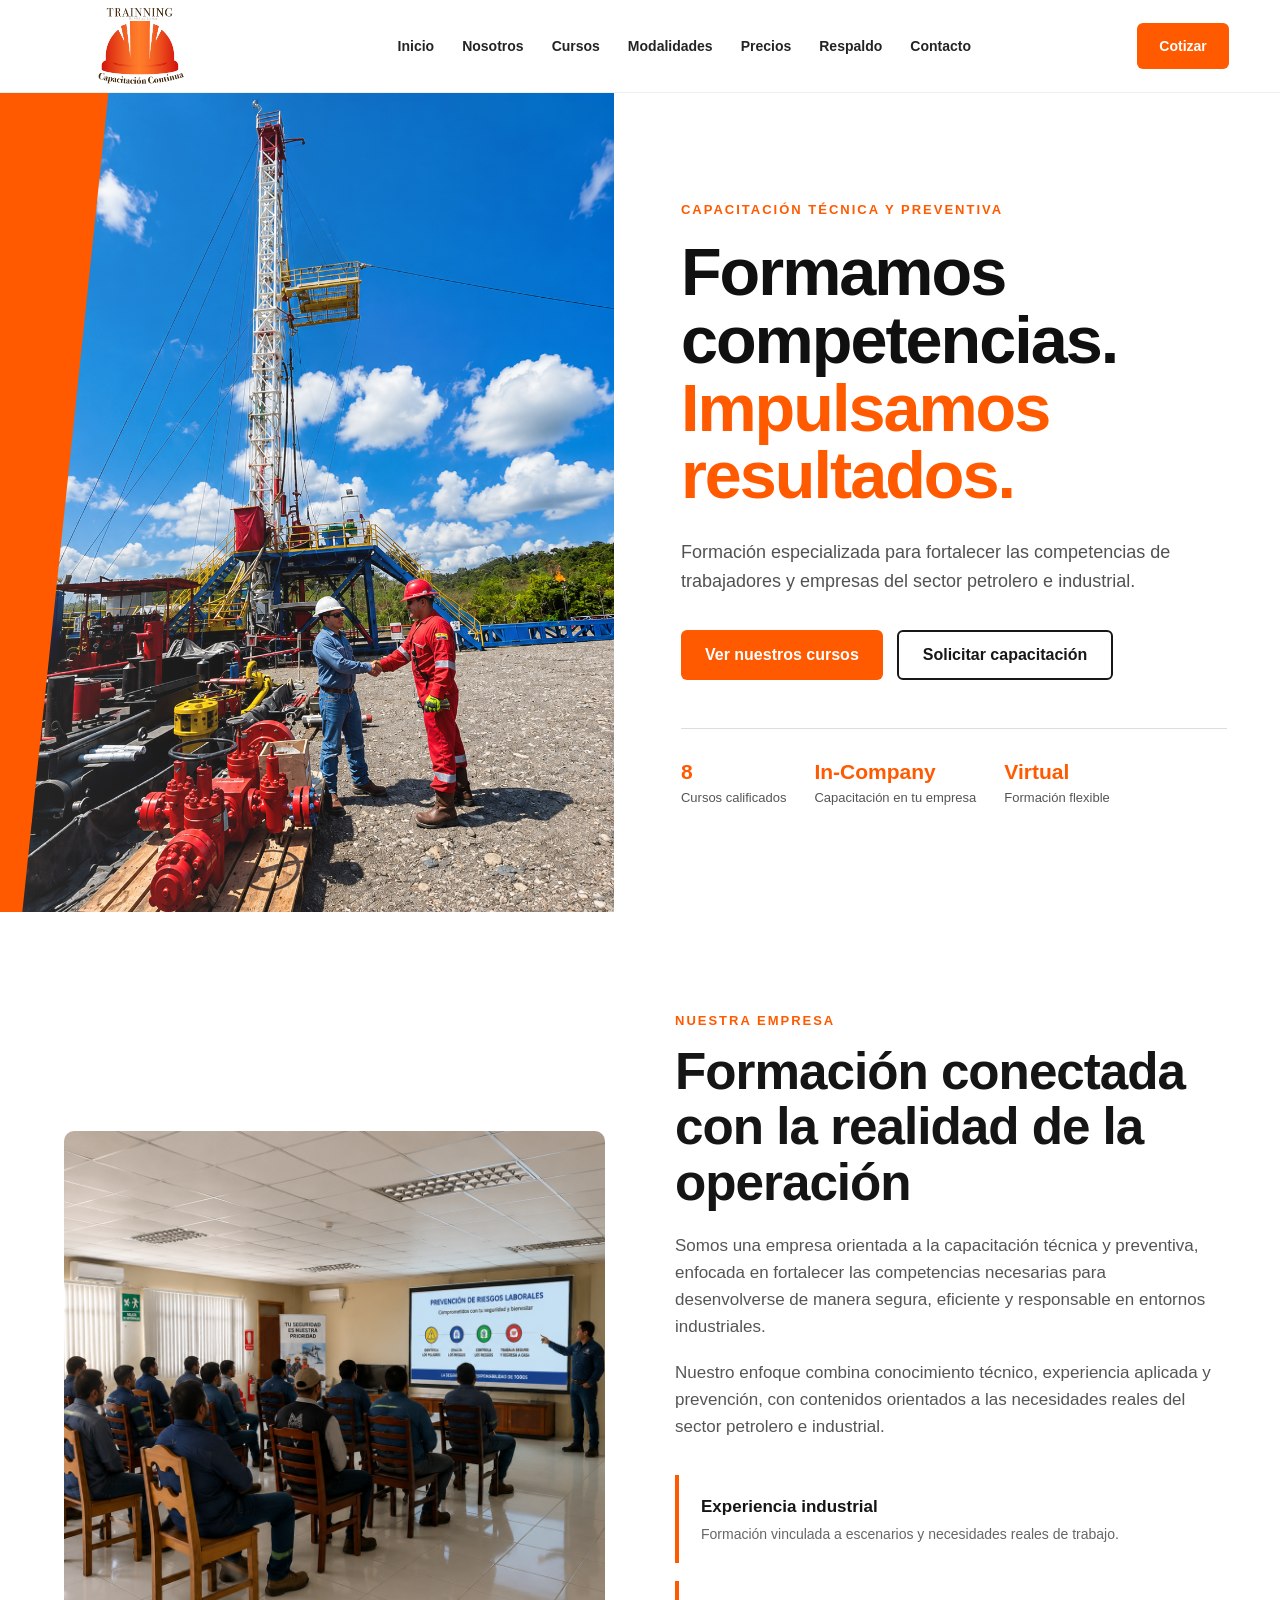
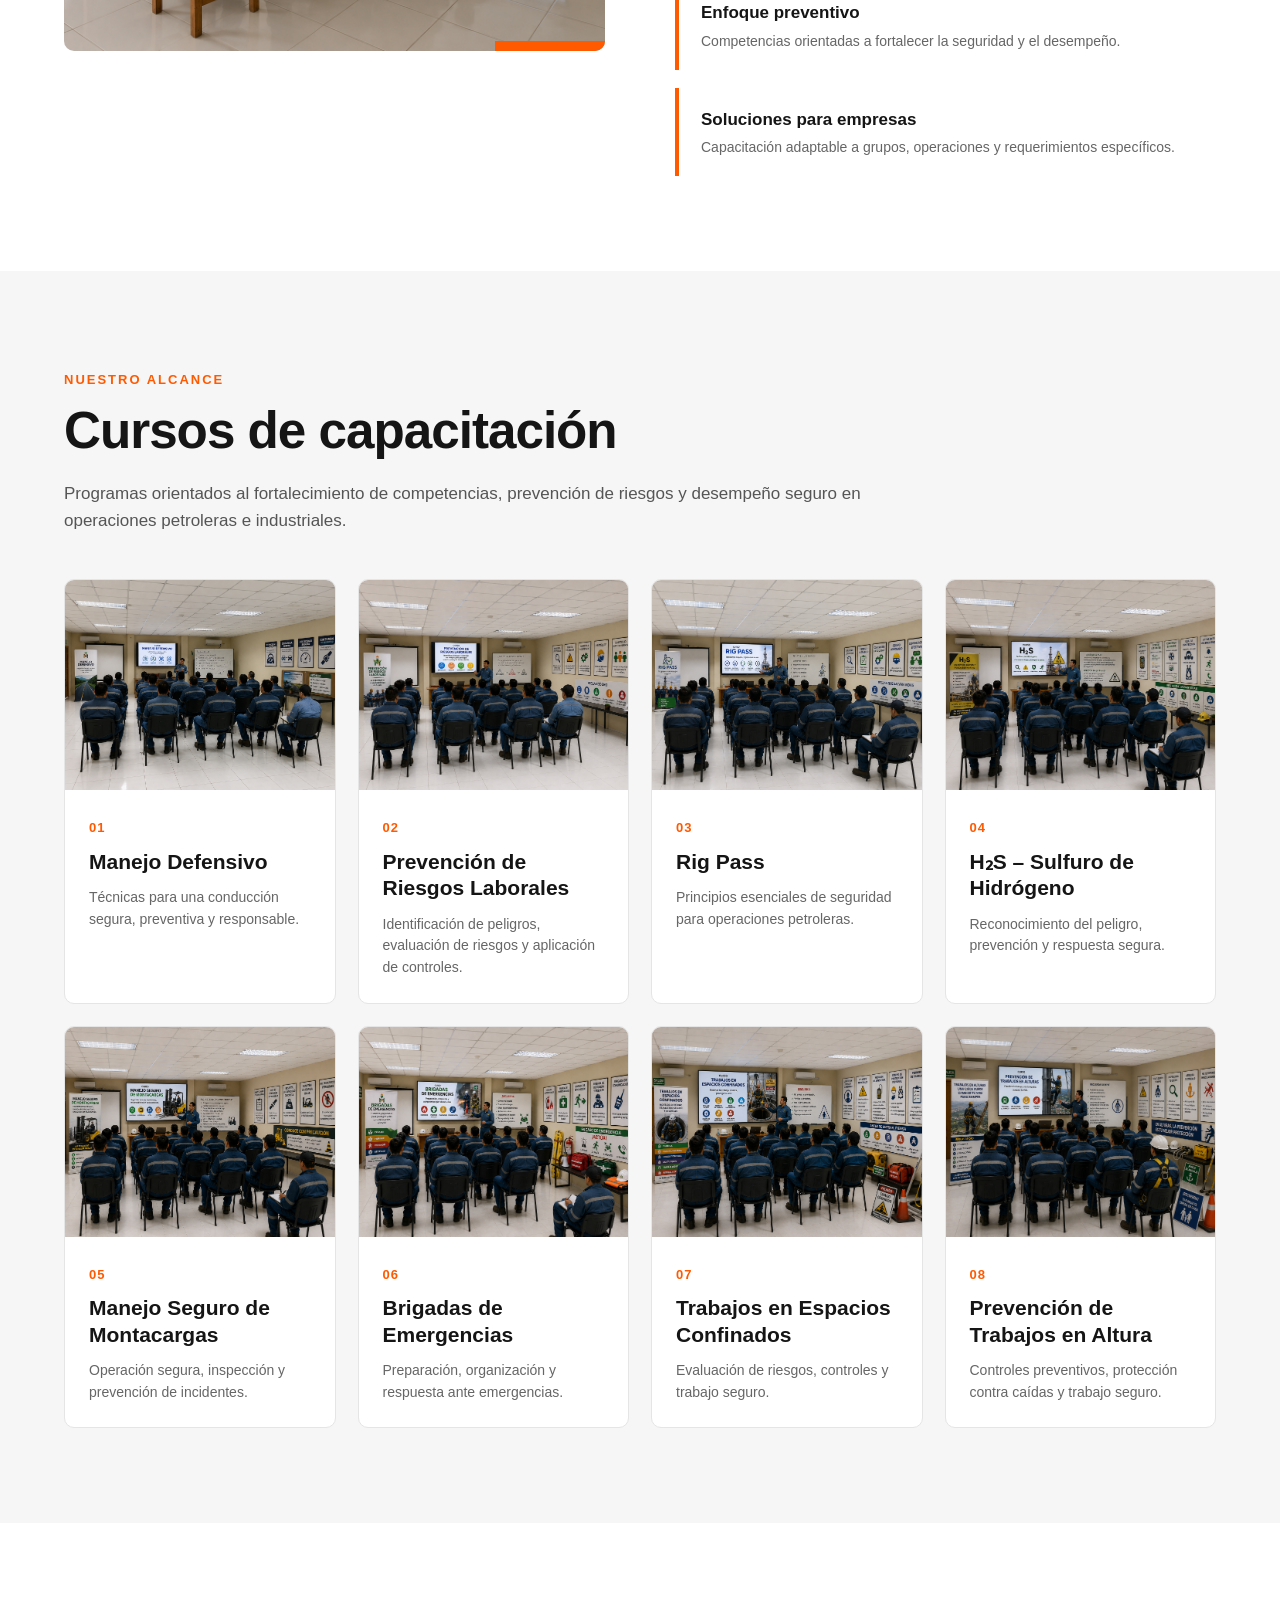
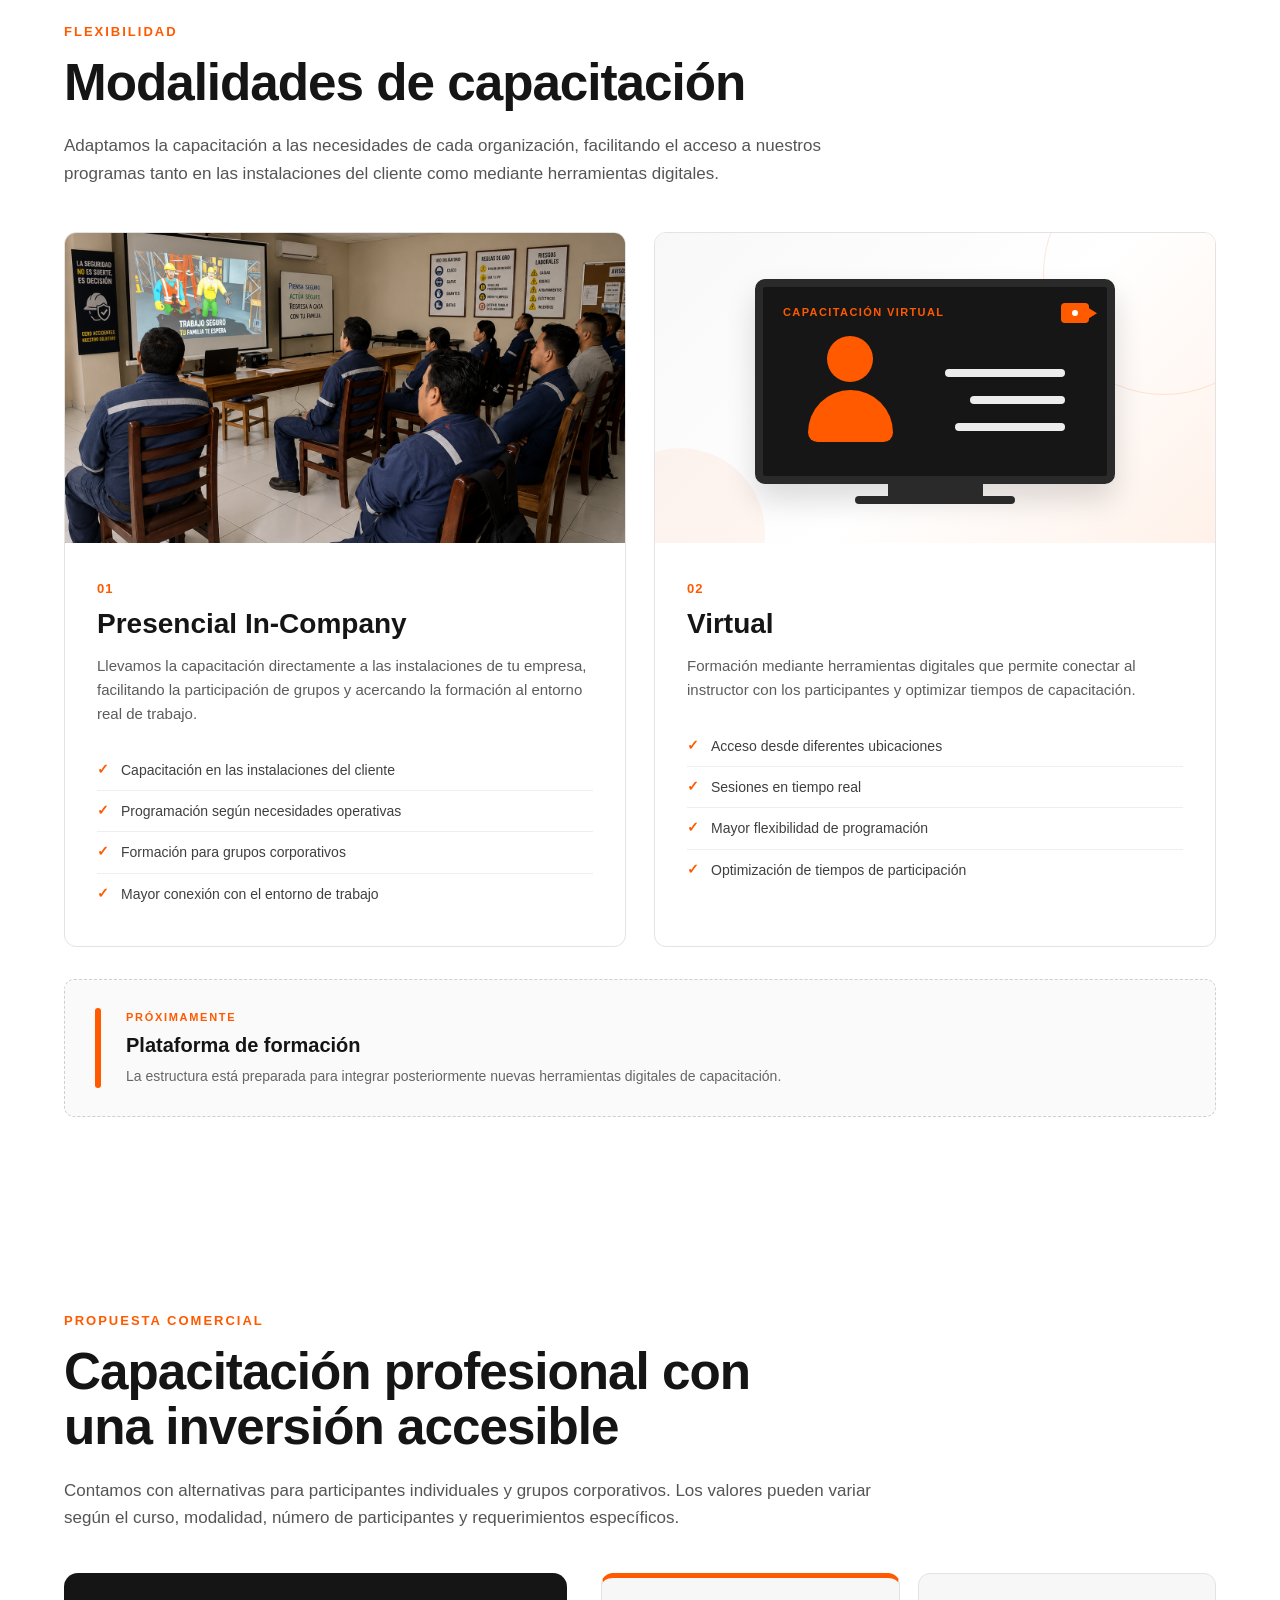
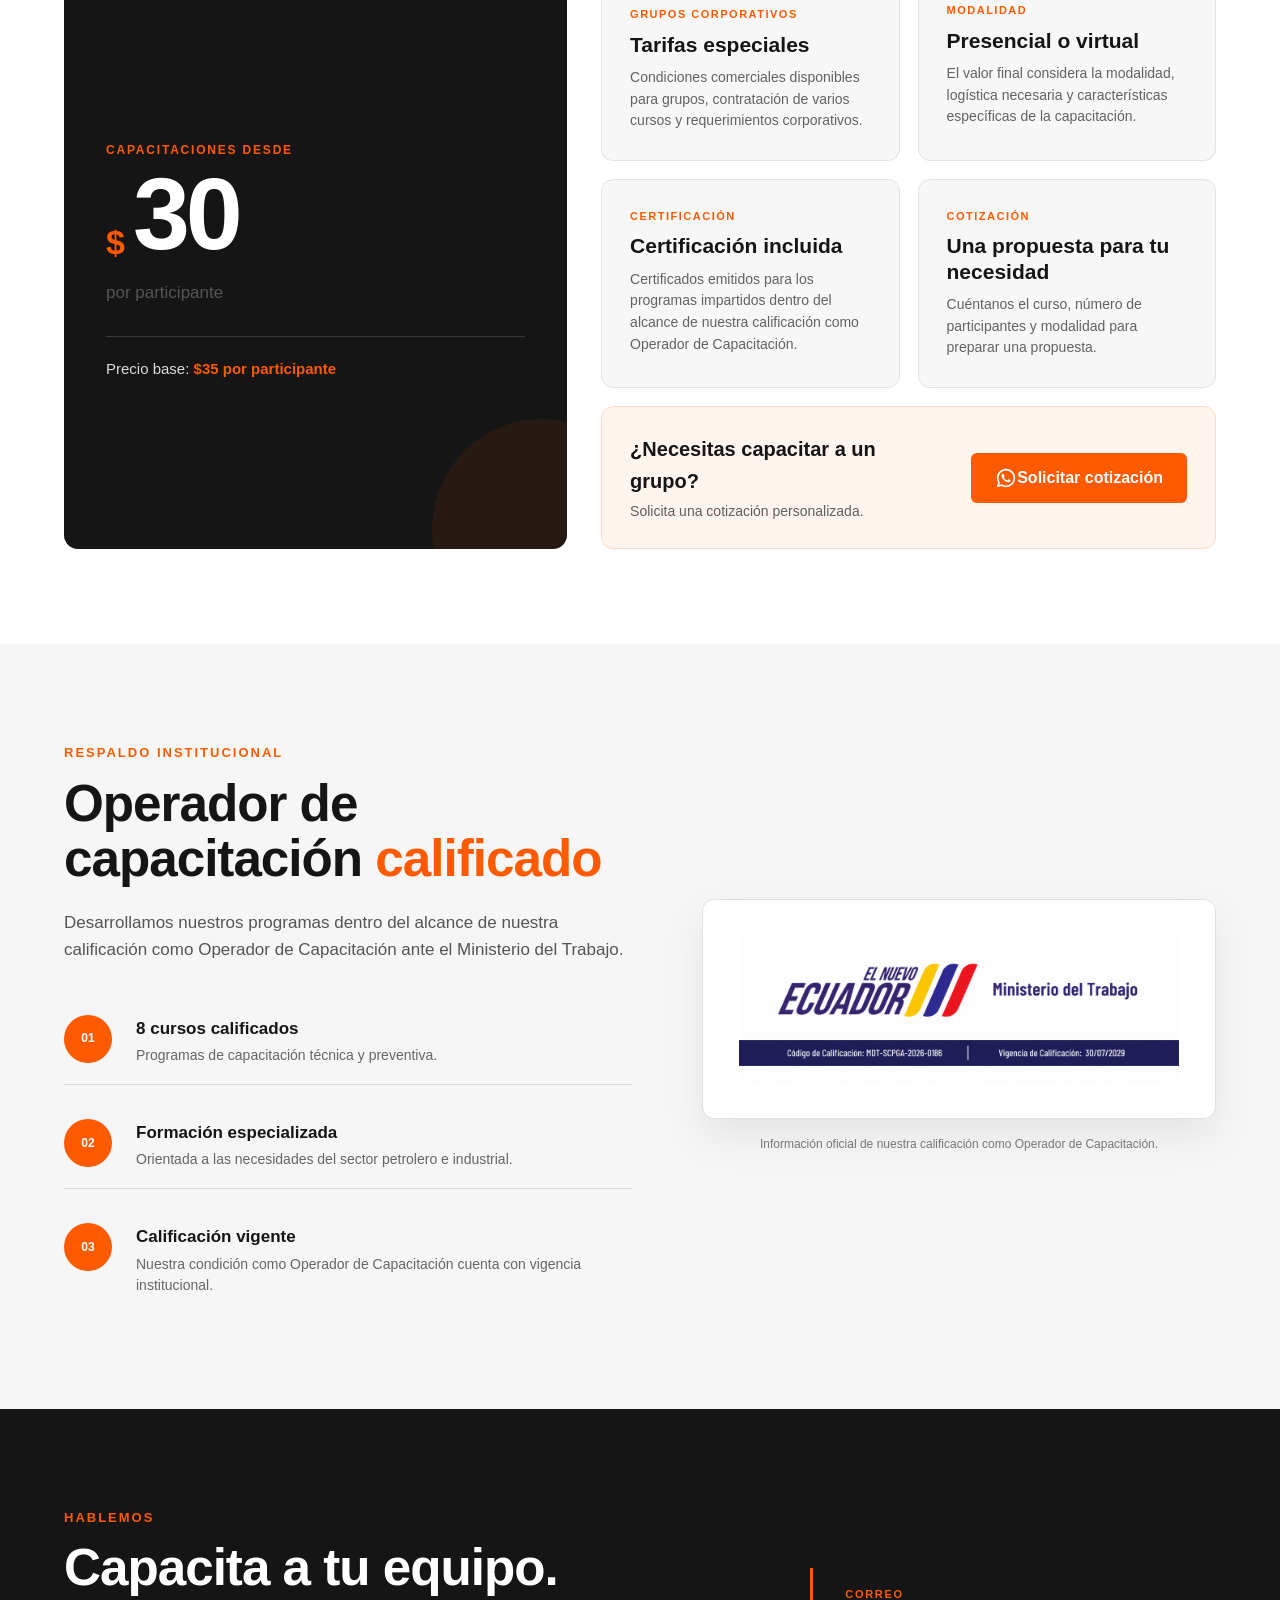
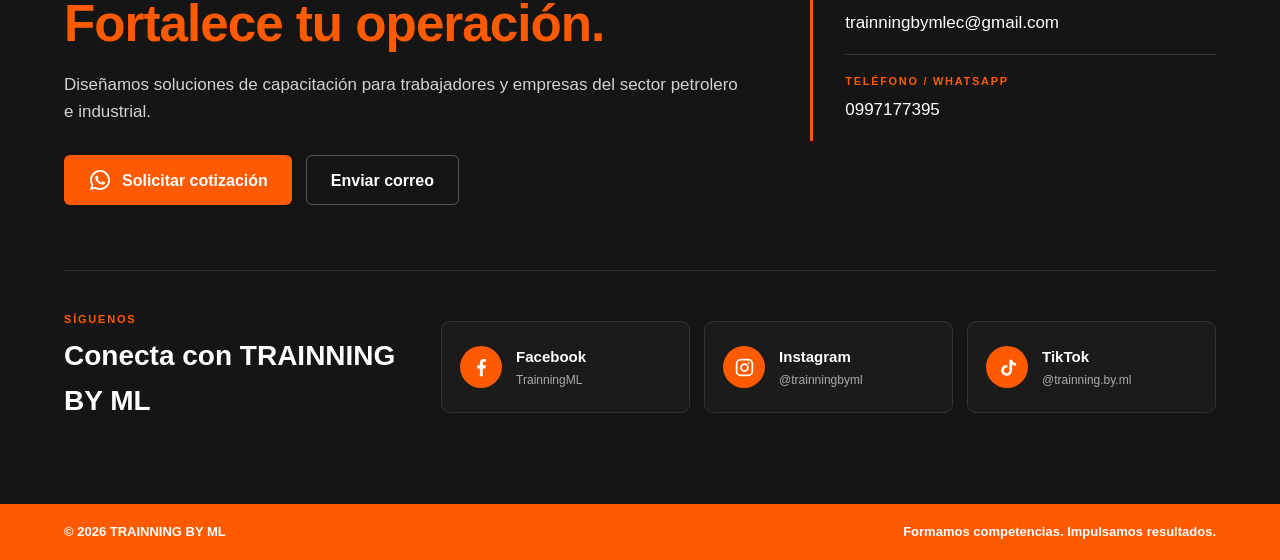
==== index.html @ af225817 "Add files via upload" ====
<!DOCTYPE html>
<html lang="es">

<head>
    <meta charset="UTF-8">
    <meta name="viewport" content="width=device-width, initial-scale=1.0">
    <meta name="description" content="Capacitación técnica y preventiva para el sector petrolero e industrial.">
    <title>TRAINNING BY ML | Capacitación Continua</title>
    <link rel="icon" type="image/png" href="imagenes/favicon.png">
    <link rel="stylesheet" href="estilos.css">
</head>

<body>

    <header class="encabezado">
        <div class="contenedor-menu">

            <a href="#inicio" class="marca">
                <img src="imagenes/logo-trainning.png"
                     alt="TRAINNING BY ML Capacitación Continua"
                     class="logo">
            </a>

            <nav class="menu">
                <a href="#inicio">Inicio</a>
                <a href="#nosotros">Nosotros</a>
                <a href="#cursos">Cursos</a>
                <a href="#modalidades">Modalidades</a>
                <a href="#precios">Precios</a>
                <a href="#respaldo">Respaldo</a>
                <a href="#contacto">Contacto</a>
            </nav>

            <a href="https://wa.me/593997177395"
               class="boton-menu"
               target="_blank"
               rel="noopener noreferrer">
                Cotizar
            </a>

        </div>
    </header>

    <main>

        <section id="inicio" class="hero">

            <div class="hero-imagen">
                <img src="imagenes/portada.png"
                     alt="Capacitación para el sector petrolero e industrial">
            </div>

            <div class="hero-contenido">

                <div class="hero-texto">

                    <span class="etiqueta">
                        CAPACITACIÓN TÉCNICA Y PREVENTIVA
                    </span>

                    <h1>
                        Formamos competencias.
                        <span>Impulsamos resultados.</span>
                    </h1>

                    <p class="hero-descripcion">
                        Formación especializada para fortalecer las competencias
                        de trabajadores y empresas del sector petrolero e industrial.
                    </p>

                    <div class="hero-botones">

                        <a href="#cursos"
                           class="boton boton-principal">
                            Ver nuestros cursos
                        </a>

                        <a href="https://wa.me/593997177395"
                           target="_blank"
                           rel="noopener noreferrer"
                           class="boton boton-secundario">
                            Solicitar capacitación
                        </a>

                    </div>

                    <div class="hero-datos">

                        <div class="dato">
                            <strong>8</strong>
                            <span>Cursos calificados</span>
                        </div>

                        <div class="dato">
                            <strong>In-Company</strong>
                            <span>Capacitación en tu empresa</span>
                        </div>

                        <div class="dato">
                            <strong>Virtual</strong>
                            <span>Formación flexible</span>
                        </div>

                    </div>

                </div>

            </div>

        </section>


        <section id="nosotros" class="seccion nosotros">

            <div class="contenedor nosotros-grid">

                <div class="nosotros-imagen">
                    <img src="imagenes/quienes-somos.png"
                         alt="Capacitación técnica y preventiva">
                </div>

                <div class="nosotros-contenido">

                    <span class="subtitulo">NUESTRA EMPRESA</span>

                    <h2>
                        Formación conectada con la realidad de la operación
                    </h2>

                    <p>
                        Somos una empresa orientada a la capacitación técnica
                        y preventiva, enfocada en fortalecer las competencias
                        necesarias para desenvolverse de manera segura,
                        eficiente y responsable en entornos industriales.
                    </p>

                    <p>
                        Nuestro enfoque combina conocimiento técnico,
                        experiencia aplicada y prevención, con contenidos
                        orientados a las necesidades reales del sector
                        petrolero e industrial.
                    </p>

                    <div class="nosotros-puntos">

                        <div class="punto">
                            <strong>Experiencia industrial</strong>
                            <span>
                                Formación vinculada a escenarios
                                y necesidades reales de trabajo.
                            </span>
                        </div>

                        <div class="punto">
                            <strong>Enfoque preventivo</strong>
                            <span>
                                Competencias orientadas a fortalecer
                                la seguridad y el desempeño.
                            </span>
                        </div>

                        <div class="punto">
                            <strong>Soluciones para empresas</strong>
                            <span>
                                Capacitación adaptable a grupos,
                                operaciones y requerimientos específicos.
                            </span>
                        </div>

                    </div>

                </div>

            </div>

        </section>


        <section id="cursos" class="seccion seccion-gris">

            <div class="contenedor">

                <span class="subtitulo">NUESTRO ALCANCE</span>

                <h2>Cursos de capacitación</h2>

                <p class="intro-cursos">
                    Programas orientados al fortalecimiento de competencias,
                    prevención de riesgos y desempeño seguro en operaciones
                    petroleras e industriales.
                </p>

                <div class="cursos">

                    <article class="curso curso-imagen">
                        <img src="imagenes/manejo-defensivo.png"
                             alt="Curso de Manejo Defensivo">
                        <div class="curso-contenido">
                            <span class="curso-numero">01</span>
                            <h3>Manejo Defensivo</h3>
                            <p>
                                Técnicas para una conducción segura,
                                preventiva y responsable.
                            </p>
                        </div>
                    </article>

                    <article class="curso curso-imagen">
                        <img src="imagenes/riesgos-laborales.png"
                             alt="Curso de Prevención de Riesgos Laborales">
                        <div class="curso-contenido">
                            <span class="curso-numero">02</span>
                            <h3>Prevención de Riesgos Laborales</h3>
                            <p>
                                Identificación de peligros, evaluación
                                de riesgos y aplicación de controles.
                            </p>
                        </div>
                    </article>

                    <article class="curso curso-imagen">
                        <img src="imagenes/rig-pass.png"
                             alt="Curso Rig Pass">
                        <div class="curso-contenido">
                            <span class="curso-numero">03</span>
                            <h3>Rig Pass</h3>
                            <p>
                                Principios esenciales de seguridad
                                para operaciones petroleras.
                            </p>
                        </div>
                    </article>

                    <article class="curso curso-imagen">
                        <img src="imagenes/h2s.png"
                             alt="Curso H2S Sulfuro de Hidrógeno">
                        <div class="curso-contenido">
                            <span class="curso-numero">04</span>
                            <h3>H₂S – Sulfuro de Hidrógeno</h3>
                            <p>
                                Reconocimiento del peligro,
                                prevención y respuesta segura.
                            </p>
                        </div>
                    </article>

                    <article class="curso curso-imagen">
                        <img src="imagenes/montacargas.png"
                             alt="Curso Manejo Seguro de Montacargas">
                        <div class="curso-contenido">
                            <span class="curso-numero">05</span>
                            <h3>Manejo Seguro de Montacargas</h3>
                            <p>
                                Operación segura, inspección
                                y prevención de incidentes.
                            </p>
                        </div>
                    </article>

                    <article class="curso curso-imagen">
                        <img src="imagenes/brigadas.png"
                             alt="Curso Brigadas de Emergencias">
                        <div class="curso-contenido">
                            <span class="curso-numero">06</span>
                            <h3>Brigadas de Emergencias</h3>
                            <p>
                                Preparación, organización
                                y respuesta ante emergencias.
                            </p>
                        </div>
                    </article>

                    <article class="curso curso-imagen">
                        <img src="imagenes/espacios-confinados.png"
                             alt="Curso Trabajos en Espacios Confinados">
                        <div class="curso-contenido">
                            <span class="curso-numero">07</span>
                            <h3>Trabajos en Espacios Confinados</h3>
                            <p>
                                Evaluación de riesgos,
                                controles y trabajo seguro.
                            </p>
                        </div>
                    </article>

                    <article class="curso curso-imagen">
                        <img src="imagenes/trabajos-altura.png"
                             alt="Curso Prevención de Trabajos en Altura">
                        <div class="curso-contenido">
                            <span class="curso-numero">08</span>
                            <h3>Prevención de Trabajos en Altura</h3>
                            <p>
                                Controles preventivos, protección
                                contra caídas y trabajo seguro.
                            </p>
                        </div>
                    </article>

                </div>

            </div>

        </section>


        <section id="modalidades" class="seccion modalidades-seccion">

            <div class="contenedor">

                <span class="subtitulo">FLEXIBILIDAD</span>

                <h2>Modalidades de capacitación</h2>

                <p class="modalidades-intro">
                    Adaptamos la capacitación a las necesidades de cada
                    organización, facilitando el acceso a nuestros programas
                    tanto en las instalaciones del cliente como mediante
                    herramientas digitales.
                </p>

                <div class="modalidades-grid">

                    <article class="modalidad-card modalidad-presencial">

                        <div class="modalidad-foto">
                            <img src="imagenes/modalidad-incompany.png"
                                 alt="Capacitación presencial In-Company">
                        </div>

                        <div class="modalidad-info">

                            <span class="modalidad-numero">01</span>

                            <h3>Presencial In-Company</h3>

                            <p>
                                Llevamos la capacitación directamente
                                a las instalaciones de tu empresa,
                                facilitando la participación de grupos
                                y acercando la formación al entorno real
                                de trabajo.
                            </p>

                            <ul>
                                <li>Capacitación en las instalaciones del cliente</li>
                                <li>Programación según necesidades operativas</li>
                                <li>Formación para grupos corporativos</li>
                                <li>Mayor conexión con el entorno de trabajo</li>
                            </ul>

                        </div>

                    </article>

                    <article class="modalidad-card modalidad-virtual">

                        <div class="virtual-grafico">

                            <div class="monitor">

                                <div class="monitor-pantalla">

                                    <div class="camara">
                                        <span></span>
                                    </div>

                                    <div class="persona-virtual">
                                        <div class="cabeza"></div>
                                        <div class="cuerpo"></div>
                                    </div>

                                    <div class="linea-virtual linea-1"></div>
                                    <div class="linea-virtual linea-2"></div>
                                    <div class="linea-virtual linea-3"></div>

                                </div>

                                <div class="monitor-base"></div>

                            </div>

                        </div>

                        <div class="modalidad-info">

                            <span class="modalidad-numero">02</span>

                            <h3>Virtual</h3>

                            <p>
                                Formación mediante herramientas digitales
                                que permite conectar al instructor con los
                                participantes y optimizar tiempos de capacitación.
                            </p>

                            <ul>
                                <li>Acceso desde diferentes ubicaciones</li>
                                <li>Sesiones en tiempo real</li>
                                <li>Mayor flexibilidad de programación</li>
                                <li>Optimización de tiempos de participación</li>
                            </ul>

                        </div>

                    </article>

                </div>

                <div class="modalidades-futuro">

                    <div class="futuro-linea"></div>

                    <div>
                        <span>PRÓXIMAMENTE</span>
                        <strong>Plataforma de formación</strong>
                        <p>
                            La estructura está preparada para integrar
                            posteriormente nuevas herramientas digitales
                            de capacitación.
                        </p>
                    </div>

                </div>

            </div>

        </section>


        <section id="precios" class="seccion precios-seccion">

            <div class="contenedor">

                <div class="precios-cabecera">

                    <span class="subtitulo">PROPUESTA COMERCIAL</span>

                    <h2>
                        Capacitación profesional con una inversión accesible
                    </h2>

                    <p>
                        Contamos con alternativas para participantes individuales
                        y grupos corporativos. Los valores pueden variar según
                        el curso, modalidad, número de participantes y
                        requerimientos específicos.
                    </p>

                </div>

                <div class="precios-grid">

                    <div class="precio-principal">

                        <span class="precio-etiqueta">
                            CAPACITACIONES DESDE
                        </span>

                        <div class="precio-desde">
                            <span class="precio-signo">$</span>
                            <strong class="precio-valor">30</strong>
                        </div>

                        <p class="precio-persona">
                            por participante
                        </p>

                        <div class="precio-base">
                            Precio base: <strong>$35 por participante</strong>
                        </div>

                    </div>

                    <div class="precio-detalles">

                        <article class="precio-card destacada">
                            <span>GRUPOS CORPORATIVOS</span>
                            <h3>Tarifas especiales</h3>
                            <p>
                                Condiciones comerciales disponibles para grupos,
                                contratación de varios cursos y requerimientos
                                corporativos.
                            </p>
                        </article>

                        <article class="precio-card">
                            <span>MODALIDAD</span>
                            <h3>Presencial o virtual</h3>
                            <p>
                                El valor final considera la modalidad,
                                logística necesaria y características
                                específicas de la capacitación.
                            </p>
                        </article>

                        <article class="precio-card">
                            <span>CERTIFICACIÓN</span>
                            <h3>Certificación incluida</h3>
                            <p>
                                Certificados emitidos para los programas
                                impartidos dentro del alcance de nuestra
                                calificación como Operador de Capacitación.
                            </p>
                        </article>

                        <article class="precio-card">
                            <span>COTIZACIÓN</span>
                            <h3>Una propuesta para tu necesidad</h3>
                            <p>
                                Cuéntanos el curso, número de participantes
                                y modalidad para preparar una propuesta.
                            </p>
                        </article>

                        <div class="precio-cta">

                            <div>
                                <strong>¿Necesitas capacitar a un grupo?</strong>
                                <p>
                                    Solicita una cotización personalizada.
                                </p>
                            </div>

                            <a href="https://wa.me/593997177395"
                               target="_blank"
                               rel="noopener noreferrer"
                               class="boton boton-principal">

                                <svg class="icono-svg" viewBox="0 0 24 24" aria-hidden="true">
                                    <path d="M12.04 2C6.52 2 2.04 6.48 2.04 12c0 1.76.46 3.48 1.34 4.99L2 22l5.15-1.35A9.94 9.94 0 0 0 12.04 22C17.56 22 22 17.52 22 12S17.56 2 12.04 2Zm0 18.18a8.1 8.1 0 0 1-4.13-1.13l-.3-.18-3.06.8.82-2.98-.2-.31A8.15 8.15 0 1 1 12.04 20.18Zm4.47-6.09c-.24-.12-1.45-.71-1.67-.79-.22-.08-.38-.12-.54.12-.16.24-.63.79-.77.95-.14.16-.28.18-.52.06-.24-.12-1.02-.38-1.94-1.2-.72-.64-1.2-1.43-1.34-1.67-.14-.24-.02-.37.1-.49.11-.11.24-.28.36-.42.12-.14.16-.24.24-.4.08-.16.04-.3-.02-.42-.06-.12-.54-1.3-.74-1.78-.19-.47-.39-.41-.54-.42h-.46c-.16 0-.42.06-.64.3-.22.24-.84.82-.84 2s.86 2.32.98 2.48c.12.16 1.69 2.58 4.1 3.62.57.25 1.02.4 1.37.51.58.18 1.1.16 1.51.1.46-.07 1.45-.59 1.65-1.16.2-.57.2-1.06.14-1.16-.06-.1-.22-.16-.46-.28Z"/>
                                </svg>

                                Solicitar cotización
                            </a>

                        </div>

                    </div>

                </div>

            </div>

        </section>


        <section id="respaldo" class="seccion seccion-gris">

            <div class="contenedor respaldo-contenido">

                <div class="respaldo-texto">

                    <span class="subtitulo">RESPALDO INSTITUCIONAL</span>

                    <h2>
                        Operador de capacitación
                        <span class="texto-naranja">calificado</span>
                    </h2>

                    <p class="respaldo-intro">
                        Desarrollamos nuestros programas dentro del alcance
                        de nuestra calificación como Operador de Capacitación
                        ante el Ministerio del Trabajo.
                    </p>

                    <div class="respaldo-puntos">

                        <div class="respaldo-punto">

                            <span class="respaldo-icono">01</span>

                            <div>
                                <strong>8 cursos calificados</strong>
                                <p>
                                    Programas de capacitación técnica y preventiva.
                                </p>
                            </div>

                        </div>

                        <div class="respaldo-punto">

                            <span class="respaldo-icono">02</span>

                            <div>
                                <strong>Formación especializada</strong>
                                <p>
                                    Orientada a las necesidades del
                                    sector petrolero e industrial.
                                </p>
                            </div>

                        </div>

                        <div class="respaldo-punto">

                            <span class="respaldo-icono">03</span>

                            <div>
                                <strong>Calificación vigente</strong>
                                <p>
                                    Nuestra condición como Operador de Capacitación
                                    cuenta con vigencia institucional.
                                </p>
                            </div>

                        </div>

                    </div>

                </div>

                <div class="respaldo-imagen">

                    <div class="respaldo-imagen-marco">
                        <img src="imagenes/respaldo-mdt.png"
                             alt="Calificación como Operador de Capacitación ante el Ministerio del Trabajo">
                    </div>

                    <p class="respaldo-nota">
                        Información oficial de nuestra calificación
                        como Operador de Capacitación.
                    </p>

                </div>

            </div>

        </section>


        <section id="contacto" class="contacto">

            <div class="contenedor">

                <div class="contacto-superior">

                    <div class="contacto-mensaje">

                        <span class="subtitulo">HABLEMOS</span>

                        <h2>
                            Capacita a tu equipo.
                            <span>Fortalece tu operación.</span>
                        </h2>

                        <p>
                            Diseñamos soluciones de capacitación para
                            trabajadores y empresas del sector petrolero
                            e industrial.
                        </p>

                        <div class="contacto-botones">

                            <a href="https://wa.me/593997177395"
                               target="_blank"
                               rel="noopener noreferrer"
                               class="contacto-boton contacto-whatsapp">

                                <svg class="icono-svg icono-svg-grande" viewBox="0 0 24 24" aria-hidden="true">
                                    <path d="M12.04 2C6.52 2 2.04 6.48 2.04 12c0 1.76.46 3.48 1.34 4.99L2 22l5.15-1.35A9.94 9.94 0 0 0 12.04 22C17.56 22 22 17.52 22 12S17.56 2 12.04 2Zm0 18.18a8.1 8.1 0 0 1-4.13-1.13l-.3-.18-3.06.8.82-2.98-.2-.31A8.15 8.15 0 1 1 12.04 20.18Zm4.47-6.09c-.24-.12-1.45-.71-1.67-.79-.22-.08-.38-.12-.54.12-.16.24-.63.79-.77.95-.14.16-.28.18-.52.06-.24-.12-1.02-.38-1.94-1.2-.72-.64-1.2-1.43-1.34-1.67-.14-.24-.02-.37.1-.49.11-.11.24-.28.36-.42.12-.14.16-.24.24-.4.08-.16.04-.3-.02-.42-.06-.12-.54-1.3-.74-1.78-.19-.47-.39-.41-.54-.42h-.46c-.16 0-.42.06-.64.3-.22.24-.84.82-.84 2s.86 2.32.98 2.48c.12.16 1.69 2.58 4.1 3.62.57.25 1.02.4 1.37.51.58.18 1.1.16 1.51.1.46-.07 1.45-.59 1.65-1.16.2-.57.2-1.06.14-1.16-.06-.1-.22-.16-.46-.28Z"/>
                                </svg>

                                Solicitar cotización
                            </a>

                            <a href="mailto:trainningbymlec@gmail.com"
                               class="contacto-boton contacto-email">
                                Enviar correo
                            </a>

                        </div>

                    </div>

                    <div class="contacto-datos">

                        <div class="contacto-dato">
                            <span>CORREO</span>
                            <a href="mailto:trainningbymlec@gmail.com">
                                trainningbymlec@gmail.com
                            </a>
                        </div>

                        <div class="contacto-dato">
                            <span>TELÉFONO / WHATSAPP</span>
                            <a href="https://wa.me/593997177395"
                               target="_blank"
                               rel="noopener noreferrer">
                                0997177395
                            </a>
                        </div>

                    </div>

                </div>


                <div class="redes-bloque">

                    <div>
                        <span class="redes-etiqueta">SÍGUENOS</span>
                        <h3>Conecta con TRAINNING BY ML</h3>
                    </div>

                    <div class="redes-sociales">

                        <a href="https://www.facebook.com/TrainningML/"
                           target="_blank"
                           rel="noopener noreferrer"
                           class="red-social">

                            <span class="red-icono">
                                <svg viewBox="0 0 24 24" aria-hidden="true">
                                    <path d="M13.5 22v-9h3l.45-3.5H13.5V7.26c0-1.01.28-1.7 1.73-1.7H17V2.43c-.31-.04-1.36-.13-2.58-.13-2.55 0-4.3 1.56-4.3 4.42V9.5H7.24V13h2.88v9h3.38Z"/>
                                </svg>
                            </span>

                            <div>
                                <strong>Facebook</strong>
                                <small>TrainningML</small>
                            </div>

                        </a>


                        <a href="https://www.instagram.com/trainningbyml/"
                           target="_blank"
                           rel="noopener noreferrer"
                           class="red-social">

                            <span class="red-icono">
                                <svg viewBox="0 0 24 24" aria-hidden="true">
                                    <path d="M7.75 2h8.5A5.76 5.76 0 0 1 22 7.75v8.5A5.76 5.76 0 0 1 16.25 22h-8.5A5.76 5.76 0 0 1 2 16.25v-8.5A5.76 5.76 0 0 1 7.75 2Zm0 2A3.75 3.75 0 0 0 4 7.75v8.5A3.75 3.75 0 0 0 7.75 20h8.5A3.75 3.75 0 0 0 20 16.25v-8.5A3.75 3.75 0 0 0 16.25 4h-8.5Zm8.87 1.5a1.13 1.13 0 1 1 0 2.25 1.13 1.13 0 0 1 0-2.25ZM12 7a5 5 0 1 1 0 10 5 5 0 0 1 0-10Zm0 2a3 3 0 1 0 0 6 3 3 0 0 0 0-6Z"/>
                                </svg>
                            </span>

                            <div>
                                <strong>Instagram</strong>
                                <small>@trainningbyml</small>
                            </div>

                        </a>


                        <a href="https://www.tiktok.com/@trainning.by.ml"
                           target="_blank"
                           rel="noopener noreferrer"
                           class="red-social">

                            <span class="red-icono">
                                <svg viewBox="0 0 24 24" aria-hidden="true">
                                    <path d="M14.2 3h3.05c.22 1.35 1.04 2.53 2.23 3.2.72.41 1.54.63 2.37.64v3.08a8.2 8.2 0 0 1-4.61-1.42v6.74a6.23 6.23 0 1 1-5.38-6.17v3.13a3.17 3.17 0 1 0 2.34 3.04V3Z"/>
                                </svg>
                            </span>

                            <div>
                                <strong>TikTok</strong>
                                <small>@trainning.by.ml</small>
                            </div>

                        </a>

                    </div>

                </div>

            </div>

        </section>

    </main>


    <footer>

        <div class="footer-contenido">

            <p>© 2026 TRAINNING BY ML</p>

            <p>
                Formamos competencias. Impulsamos resultados.
            </p>

        </div>

    </footer>

</body>

</html>
---- estilos.css ----
* {
    box-sizing: border-box;
}

html {
    scroll-behavior: smooth;
}

body {
    margin: 0;
    font-family: Arial, Helvetica, sans-serif;
    background: #ffffff;
    color: #151515;
    line-height: 1.6;
}

img {
    max-width: 100%;
    display: block;
}

a {
    text-decoration: none;
    color: inherit;
}

.contenedor {
    width: min(1180px, 90%);
    margin: 0 auto;
}


/* =========================
   MENÚ SUPERIOR
========================= */

.encabezado {
    position: sticky;
    top: 0;
    z-index: 1000;
    background: rgba(255, 255, 255, 0.96);
    border-bottom: 1px solid #eeeeee;
}

.contenedor-menu {
    width: min(1220px, 92%);
    margin: 0 auto;
    min-height: 92px;
    display: flex;
    align-items: center;
    justify-content: space-between;
    gap: 30px;
}

.marca {
    display: flex;
    align-items: center;
}

.logo {
    width: 180px;
    max-height: 78px;
    object-fit: contain;
}

.menu {
    display: flex;
    align-items: center;
    gap: 28px;
}

.menu a {
    font-size: 14px;
    font-weight: 700;
    color: #242424;
    transition: 0.2s ease;
}

.menu a:hover {
    color: #ff5a00;
}

.boton-menu {
    background: #ff5a00;
    color: white;
    padding: 12px 22px;
    border-radius: 6px;
    font-size: 14px;
    font-weight: 700;
    transition: 0.2s ease;
}

.boton-menu:hover {
    transform: translateY(-2px);
}


/* =========================
   PORTADA
========================= */

.hero {
    min-height: calc(100vh - 92px);
    position: relative;
    overflow: hidden;
    display: grid;
    grid-template-columns: 48% 52%;
    background: white;
}

.hero-contenido {
    display: flex;
    align-items: center;
    position: relative;
    z-index: 2;
    padding: 70px 8% 70px 10%;
}

.hero-texto {
    max-width: 650px;
}

.etiqueta {
    display: inline-block;
    color: #ff5a00;
    font-size: 13px;
    font-weight: 800;
    letter-spacing: 2px;
    margin-bottom: 18px;
}

.hero h1 {
    margin: 0;
    font-size: clamp(48px, 5.2vw, 82px);
    line-height: 1.02;
    letter-spacing: -2px;
    color: #101010;
}

.hero h1 span {
    display: block;
    color: #ff5a00;
}

.hero-descripcion {
    margin-top: 28px;
    max-width: 590px;
    font-size: 18px;
    color: #525252;
}

.hero-botones {
    margin-top: 34px;
    display: flex;
    flex-wrap: wrap;
    gap: 14px;
}

.boton {
    display: inline-flex;
    align-items: center;
    justify-content: center;
    min-height: 50px;
    padding: 0 24px;
    border-radius: 6px;
    font-weight: 700;
    transition: 0.2s ease;
}

.boton:hover {
    transform: translateY(-2px);
}

.boton-principal {
    background: #ff5a00;
    color: #ffffff;
}

.boton-secundario {
    border: 2px solid #171717;
    color: #171717;
    background: white;
}

.hero-datos {
    display: flex;
    gap: 28px;
    margin-top: 48px;
    padding-top: 26px;
    border-top: 1px solid #dddddd;
}

.dato {
    display: flex;
    flex-direction: column;
}

.dato strong {
    color: #ff5a00;
    font-size: 21px;
}

.dato span {
    font-size: 13px;
    color: #555555;
}

.hero-imagen {
    position: relative;
    overflow: hidden;
    min-height: 660px;
}

.hero-imagen::before {
    content: "";
    position: absolute;
    inset: 0;
    background: linear-gradient(
        90deg,
        rgba(255, 255, 255, 0.15),
        rgba(255, 255, 255, 0)
    );
    z-index: 1;
    pointer-events: none;
}

.hero-imagen::after {
    content: "";
    position: absolute;
    top: -10%;
    left: -65px;
    width: 130px;
    height: 120%;
    background: #ff5a00;
    transform: rotate(6deg);
    z-index: 2;
}

.hero-imagen img {
    width: 100%;
    height: 100%;
    object-fit: cover;
    object-position: center center;
}


/* =========================
   SECCIONES GENERALES
========================= */

.seccion {
    padding: 95px 0;
}

.seccion-gris {
    background: #f6f6f6;
}

.subtitulo {
    display: inline-block;
    color: #ff5a00;
    font-size: 13px;
    font-weight: 800;
    letter-spacing: 2px;
    margin-bottom: 12px;
}

.seccion h2,
.contacto h2 {
    margin: 0 0 22px;
    max-width: 760px;
    font-size: clamp(34px, 4vw, 54px);
    line-height: 1.08;
    letter-spacing: -1px;
}

.seccion p {
    max-width: 820px;
    font-size: 17px;
    color: #555555;
}


/* =========================
   QUIÉNES SOMOS
========================= */

.nosotros {
    background: #ffffff;
}

.nosotros-grid {
    display: grid;
    grid-template-columns: 1fr 1fr;
    gap: 70px;
    align-items: center;
}

.nosotros-imagen {
    position: relative;
    overflow: hidden;
    border-radius: 10px;
    min-height: 520px;
}

.nosotros-imagen::after {
    content: "";
    position: absolute;
    right: 0;
    bottom: 0;
    width: 110px;
    height: 10px;
    background: #ff5a00;
}

.nosotros-imagen img {
    width: 100%;
    height: 100%;
    min-height: 520px;
    object-fit: cover;
    object-position: center center;
}

.nosotros-contenido h2 {
    max-width: 680px;
}

.nosotros-contenido p {
    margin-bottom: 18px;
}

.nosotros-puntos {
    margin-top: 35px;
    display: grid;
    gap: 18px;
}

.punto {
    padding: 18px 0 18px 22px;
    border-left: 4px solid #ff5a00;
}

.punto strong {
    display: block;
    font-size: 17px;
    color: #151515;
    margin-bottom: 4px;
}

.punto span {
    display: block;
    color: #666666;
    font-size: 14px;
    line-height: 1.5;
}


/* =========================
   CURSOS
========================= */

.intro-cursos {
    margin-bottom: 0;
}

.cursos {
    margin-top: 45px;
    display: grid;
    grid-template-columns: repeat(4, 1fr);
    gap: 22px;
}

.curso {
    background: #ffffff;
    border-radius: 10px;
    overflow: hidden;
    border: 1px solid #e5e5e5;
    transition: 0.25s ease;
}

.curso:hover {
    transform: translateY(-6px);
    border-color: #ff5a00;
    box-shadow: 0 18px 35px rgba(0, 0, 0, 0.10);
}

.curso-imagen > img {
    width: 100%;
    height: 210px;
    object-fit: cover;
}

.curso-contenido {
    padding: 24px;
}

.curso-numero {
    display: inline-block;
    color: #ff5a00;
    font-size: 13px;
    font-weight: 800;
    letter-spacing: 1px;
    margin-bottom: 10px;
}

.curso h3 {
    margin: 0 0 12px;
    font-size: 21px;
    line-height: 1.25;
    color: #151515;
}

.curso p {
    margin: 0;
    font-size: 14px;
    line-height: 1.55;
    color: #666666;
}


/* =========================
   MODALIDADES
========================= */

.modalidades-seccion {
    background: #ffffff;
}

.modalidades-intro {
    margin-bottom: 0;
}

.modalidades-grid {
    margin-top: 45px;
    display: grid;
    grid-template-columns: repeat(2, 1fr);
    gap: 28px;
}

.modalidad-card {
    background: #ffffff;
    border: 1px solid #e3e3e3;
    border-radius: 12px;
    overflow: hidden;
    transition: 0.25s ease;
}

.modalidad-card:hover {
    transform: translateY(-5px);
    box-shadow: 0 18px 38px rgba(0, 0, 0, 0.09);
    border-color: #ff5a00;
}

.modalidad-foto {
    height: 310px;
    overflow: hidden;
}

.modalidad-foto img {
    width: 100%;
    height: 100%;
    object-fit: cover;
}

.modalidad-info {
    padding: 32px;
}

.modalidad-numero {
    display: inline-block;
    color: #ff5a00;
    font-weight: 800;
    font-size: 13px;
    letter-spacing: 1px;
    margin-bottom: 8px;
}

.modalidad-info h3 {
    margin: 0 0 14px;
    font-size: 28px;
    line-height: 1.15;
}

.modalidad-info p {
    margin-top: 0;
    font-size: 15px;
    color: #5c5c5c;
}

.modalidad-info ul {
    margin: 24px 0 0;
    padding: 0;
    list-style: none;
}

.modalidad-info li {
    position: relative;
    padding: 9px 0 9px 24px;
    font-size: 14px;
    color: #3f3f3f;
    border-bottom: 1px solid #eeeeee;
}

.modalidad-info li:last-child {
    border-bottom: none;
}

.modalidad-info li::before {
    content: "✓";
    position: absolute;
    left: 0;
    top: 8px;
    color: #ff5a00;
    font-weight: 900;
}


/* =========================
   GRÁFICO VIRTUAL
========================= */

.virtual-grafico {
    height: 310px;
    background:
        linear-gradient(135deg, #f8f8f8 0%, #ffffff 55%, #fff1e9 100%);
    display: flex;
    align-items: center;
    justify-content: center;
    padding: 35px;
    position: relative;
    overflow: hidden;
}

.virtual-grafico::before {
    content: "";
    position: absolute;
    width: 240px;
    height: 240px;
    border: 1px solid rgba(255, 90, 0, 0.15);
    border-radius: 50%;
    top: -80px;
    right: -70px;
}

.virtual-grafico::after {
    content: "";
    position: absolute;
    width: 170px;
    height: 170px;
    background: rgba(255, 90, 0, 0.05);
    border-radius: 50%;
    left: -60px;
    bottom: -75px;
}

.monitor {
    width: min(360px, 90%);
    position: relative;
    z-index: 2;
}

.monitor-pantalla {
    height: 205px;
    background: #161616;
    border: 8px solid #2a2a2a;
    border-radius: 10px;
    position: relative;
    overflow: hidden;
    box-shadow: 0 16px 30px rgba(0, 0, 0, 0.14);
}

.monitor-pantalla::before {
    content: "CAPACITACIÓN VIRTUAL";
    position: absolute;
    left: 20px;
    top: 17px;
    font-size: 11px;
    font-weight: 800;
    letter-spacing: 1.4px;
    color: #ff5a00;
}

.camara {
    position: absolute;
    top: 16px;
    right: 18px;
    width: 28px;
    height: 20px;
    background: #ff5a00;
    border-radius: 4px;
}

.camara::after {
    content: "";
    position: absolute;
    right: -8px;
    top: 5px;
    width: 8px;
    height: 10px;
    background: #ff5a00;
    clip-path: polygon(0 0, 100% 50%, 0 100%);
}

.camara span {
    display: block;
    width: 6px;
    height: 6px;
    border-radius: 50%;
    background: white;
    margin: 7px auto;
}

.persona-virtual {
    position: absolute;
    left: 42px;
    bottom: 30px;
    width: 90px;
    height: 110px;
}

.cabeza {
    width: 46px;
    height: 46px;
    margin: 0 auto;
    border-radius: 50%;
    background: #ff5a00;
}

.cuerpo {
    width: 85px;
    height: 52px;
    margin: 8px auto 0;
    border-radius: 45px 45px 10px 10px;
    background: #ff5a00;
}

.linea-virtual {
    position: absolute;
    right: 42px;
    height: 8px;
    border-radius: 20px;
    background: #ededed;
}

.linea-1 {
    top: 82px;
    width: 120px;
}

.linea-2 {
    top: 109px;
    width: 95px;
}

.linea-3 {
    top: 136px;
    width: 110px;
}

.monitor-base {
    width: 95px;
    height: 12px;
    background: #2a2a2a;
    margin: 0 auto;
    position: relative;
}

.monitor-base::after {
    content: "";
    position: absolute;
    width: 160px;
    height: 8px;
    background: #2a2a2a;
    border-radius: 10px;
    left: 50%;
    bottom: -8px;
    transform: translateX(-50%);
}


/* =========================
   FUTURA PLATAFORMA
========================= */

.modalidades-futuro {
    margin-top: 32px;
    padding: 28px 30px;
    border: 1px dashed #cfcfcf;
    border-radius: 10px;
    display: flex;
    align-items: center;
    gap: 25px;
    background: #fafafa;
}

.futuro-linea {
    width: 6px;
    min-width: 6px;
    height: 80px;
    background: #ff5a00;
    border-radius: 10px;
}

.modalidades-futuro span {
    display: block;
    color: #ff5a00;
    font-size: 11px;
    font-weight: 800;
    letter-spacing: 1.7px;
    margin-bottom: 3px;
}

.modalidades-futuro strong {
    display: block;
    font-size: 20px;
    margin-bottom: 4px;
}

.modalidades-futuro p {
    margin: 0;
    font-size: 14px;
    color: #666666;
}



/* =========================
   PRECIOS / PROPUESTA COMERCIAL
========================= */

.precios-seccion {
    background: #ffffff;
}

.precios-cabecera {
    max-width: 820px;
    margin-bottom: 42px;
}

.precios-grid {
    display: grid;
    grid-template-columns: 0.9fr 1.1fr;
    gap: 34px;
    align-items: stretch;
}

.precio-principal {
    background: #151515;
    color: #ffffff;
    border-radius: 14px;
    padding: 42px;
    display: flex;
    flex-direction: column;
    justify-content: center;
    min-height: 370px;
    position: relative;
    overflow: hidden;
}

.precio-principal::after {
    content: "";
    position: absolute;
    width: 220px;
    height: 220px;
    border-radius: 50%;
    background: rgba(255, 90, 0, 0.08);
    right: -85px;
    bottom: -90px;
}

.precio-etiqueta {
    display: block;
    color: #ff5a00;
    font-size: 12px;
    font-weight: 800;
    letter-spacing: 1.8px;
    margin-bottom: 8px;
}

.precio-desde {
    display: flex;
    align-items: flex-end;
    gap: 8px;
    margin-bottom: 12px;
}

.precio-signo {
    font-size: 34px;
    line-height: 1;
    color: #ff5a00;
    font-weight: 800;
}

.precio-valor {
    font-size: clamp(72px, 8vw, 112px);
    line-height: 0.88;
    color: #ffffff;
    font-weight: 900;
    letter-spacing: -4px;
}

.precio-persona {
    margin: 8px 0 22px;
    font-size: 17px;
    color: #d4d4d4;
}

.precio-base {
    margin-top: 8px;
    padding-top: 20px;
    border-top: 1px solid #373737;
    font-size: 15px;
    color: #dcdcdc;
}

.precio-base strong {
    color: #ff5a00;
}

.precio-detalles {
    display: grid;
    grid-template-columns: 1fr 1fr;
    gap: 18px;
}

.precio-card {
    background: #f7f7f7;
    border: 1px solid #e3e3e3;
    border-radius: 12px;
    padding: 28px;
}

.precio-card.destacada {
    border-top: 5px solid #ff5a00;
}

.precio-card span {
    display: block;
    color: #ff5a00;
    font-size: 11px;
    font-weight: 800;
    letter-spacing: 1.5px;
    margin-bottom: 8px;
}

.precio-card h3 {
    margin: 0 0 10px;
    font-size: 21px;
    line-height: 1.2;
}

.precio-card p {
    margin: 0;
    font-size: 14px;
    line-height: 1.55;
    color: #626262;
}

.precio-cta {
    grid-column: 1 / -1;
    background: #fff4ee;
    border: 1px solid #ffd9c4;
    border-radius: 12px;
    padding: 26px 28px;
    display: flex;
    justify-content: space-between;
    align-items: center;
    gap: 30px;
}

.precio-cta strong {
    display: block;
    font-size: 20px;
    margin-bottom: 3px;
}

.precio-cta p {
    margin: 0;
    font-size: 14px;
    color: #5f5f5f;
}

.precio-cta a {
    flex: 0 0 auto;
}


/* =========================
   ICONOS DE REDES / WHATSAPP
========================= */

.icono-svg {
    width: 22px;
    height: 22px;
    display: block;
    fill: currentColor;
}

.icono-svg-grande {
    width: 24px;
    height: 24px;
}

.contacto-boton {
    gap: 10px;
}

.red-icono {
    background: #ff5a00;
    color: #ffffff;
}

.red-icono svg {
    width: 21px;
    height: 21px;
    display: block;
    fill: currentColor;
}


/* =========================
   RESPALDO INSTITUCIONAL
========================= */

.respaldo-contenido {
    display: grid;
    grid-template-columns: 1.05fr 0.95fr;
    gap: 70px;
    align-items: center;
}

.respaldo-texto h2 {
    max-width: 620px;
}

.texto-naranja {
    color: #ff5a00;
}

.respaldo-intro {
    margin-bottom: 34px;
}

.respaldo-puntos {
    display: grid;
    gap: 16px;
}

.respaldo-punto {
    display: grid;
    grid-template-columns: 54px 1fr;
    gap: 18px;
    align-items: flex-start;
    padding: 18px 0;
    border-bottom: 1px solid #dddddd;
}

.respaldo-punto:last-child {
    border-bottom: none;
}

.respaldo-icono {
    width: 48px;
    height: 48px;
    border-radius: 50%;
    background: #ff5a00;
    color: #ffffff;
    display: flex;
    align-items: center;
    justify-content: center;
    font-size: 12px;
    font-weight: 800;
}

.respaldo-punto strong {
    display: block;
    margin-bottom: 3px;
    font-size: 17px;
    color: #151515;
}

.respaldo-punto p {
    margin: 0;
    font-size: 14px;
    line-height: 1.5;
    color: #666666;
}

.respaldo-imagen {
    display: flex;
    flex-direction: column;
    align-items: center;
}

.respaldo-imagen-marco {
    width: 100%;
    padding: 36px;
    background: #ffffff;
    border: 1px solid #e1e1e1;
    border-radius: 12px;
    box-shadow: 0 18px 42px rgba(0, 0, 0, 0.07);
}

.respaldo-imagen-marco img {
    width: 100%;
    height: auto;
    object-fit: contain;
}

.respaldo-nota {
    margin: 16px 0 0;
    text-align: center;
    font-size: 12px !important;
    color: #777777 !important;
    max-width: 420px !important;
}


/* =========================
   CONTACTO / CIERRE
========================= */

.contacto {
    padding: 95px 0 80px;
    background: #151515;
    color: #ffffff;
}

.contacto-superior {
    display: grid;
    grid-template-columns: 1.25fr 0.75fr;
    gap: 70px;
    align-items: center;
}

.contacto-mensaje h2 {
    color: #ffffff;
    margin-bottom: 20px;
}

.contacto-mensaje h2 span {
    display: block;
    color: #ff5a00;
}

.contacto-mensaje p {
    max-width: 700px;
    color: #d2d2d2;
    font-size: 17px;
}

.contacto-botones {
    margin-top: 30px;
    display: flex;
    flex-wrap: wrap;
    gap: 14px;
}

.contacto-boton {
    display: inline-flex;
    align-items: center;
    justify-content: center;
    min-height: 50px;
    padding: 0 24px;
    border-radius: 6px;
    font-weight: 700;
    transition: 0.2s ease;
}

.contacto-boton:hover {
    transform: translateY(-2px);
}

.contacto-whatsapp {
    background: #ff5a00;
    color: #ffffff;
}

.contacto-email {
    border: 1px solid #555555;
    background: transparent;
    color: #ffffff;
}

.contacto-datos {
    border-left: 3px solid #ff5a00;
    padding-left: 32px;
}

.contacto-dato {
    padding: 18px 0;
    border-bottom: 1px solid #333333;
}

.contacto-dato:last-child {
    border-bottom: none;
}

.contacto-dato span {
    display: block;
    margin-bottom: 5px;
    color: #ff5a00;
    font-size: 11px;
    letter-spacing: 1.7px;
    font-weight: 800;
}

.contacto-dato a {
    font-size: 17px;
    color: #ffffff;
    word-break: break-word;
}

.contacto-dato a:hover {
    color: #ff5a00;
}


/* =========================
   REDES SOCIALES
========================= */

.redes-bloque {
    margin-top: 65px;
    padding-top: 40px;
    border-top: 1px solid #2f2f2f;
    display: grid;
    grid-template-columns: 0.6fr 1.4fr;
    gap: 45px;
    align-items: center;
}

.redes-etiqueta {
    display: block;
    color: #ff5a00;
    font-size: 11px;
    letter-spacing: 1.8px;
    font-weight: 800;
    margin-bottom: 5px;
}

.redes-bloque h3 {
    margin: 0;
    font-size: 28px;
    color: #ffffff;
}

.redes-sociales {
    display: grid;
    grid-template-columns: repeat(3, 1fr);
    gap: 14px;
}

.red-social {
    min-height: 92px;
    padding: 18px;
    border: 1px solid #333333;
    border-radius: 9px;
    display: flex;
    align-items: center;
    gap: 14px;
    transition: 0.2s ease;
    background: #1b1b1b;
}

.red-social:hover {
    border-color: #ff5a00;
    transform: translateY(-3px);
}

.red-icono {
    width: 42px;
    height: 42px;
    min-width: 42px;
    border-radius: 50%;
    background: #ff5a00;
    color: #ffffff;
    display: flex;
    align-items: center;
    justify-content: center;
    font-weight: 900;
    font-size: 13px;
}

.red-social strong {
    display: block;
    color: #ffffff;
    font-size: 15px;
}

.red-social small {
    display: block;
    color: #aaaaaa;
    margin-top: 2px;
    font-size: 12px;
}


/* =========================
   PIE
========================= */

footer {
    background: #ff5a00;
    color: white;
    padding: 18px 0;
    font-size: 13px;
    font-weight: 700;
}

.footer-contenido {
    width: min(1180px, 90%);
    margin: 0 auto;
    display: flex;
    align-items: center;
    justify-content: space-between;
    gap: 25px;
}

.footer-contenido p {
    margin: 0;
}


/* =========================
   TABLET
========================= */

@media (max-width: 1050px) {

    .menu {
        display: none;
    }

    .hero {
        grid-template-columns: 1fr;
    }

    .hero-contenido {
        padding: 70px 7%;
    }

    .hero-imagen {
        min-height: 520px;
    }

    .hero-imagen::after {
        display: none;
    }

    .nosotros-grid {
        grid-template-columns: 1fr;
        gap: 45px;
    }

    .nosotros-imagen {
        min-height: 460px;
    }

    .nosotros-imagen img {
        min-height: 460px;
    }

    .cursos {
        grid-template-columns: repeat(2, 1fr);
    }

    .modalidades-grid {
        grid-template-columns: 1fr;
    }


    .precios-grid {
        grid-template-columns: 1fr;
    }

    .precio-detalles {
        grid-template-columns: 1fr 1fr;
    }

    .respaldo-contenido {
        grid-template-columns: 1fr;
        gap: 45px;
    }

    .respaldo-imagen {
        max-width: 700px;
        margin: 0 auto;
    }

    .contacto-superior {
        grid-template-columns: 1fr;
        gap: 45px;
    }

    .contacto-datos {
        border-left: none;
        border-top: 3px solid #ff5a00;
        padding-left: 0;
        padding-top: 20px;
    }

    .redes-bloque {
        grid-template-columns: 1fr;
        gap: 25px;
    }
}


/* =========================
   CELULAR
========================= */

@media (max-width: 700px) {

    .contenedor-menu {
        min-height: 76px;
    }

    .logo {
        width: 135px;
        max-height: 60px;
    }

    .boton-menu {
        padding: 10px 15px;
        font-size: 12px;
    }

    .hero {
        min-height: auto;
    }

    .hero-contenido {
        padding: 55px 6% 45px;
    }

    .hero h1 {
        font-size: 44px;
        letter-spacing: -1px;
    }

    .hero-descripcion {
        font-size: 16px;
    }

    .hero-botones {
        flex-direction: column;
    }

    .boton {
        width: 100%;
    }

    .hero-datos {
        flex-direction: column;
        gap: 14px;
    }

    .hero-imagen {
        min-height: 420px;
    }

    .seccion {
        padding: 70px 0;
    }

    .nosotros-grid {
        grid-template-columns: 1fr;
        gap: 35px;
    }

    .nosotros-imagen {
        min-height: 320px;
    }

    .nosotros-imagen img {
        min-height: 320px;
    }

    .cursos {
        grid-template-columns: 1fr;
    }

    .curso-imagen > img {
        height: 240px;
    }

    .modalidades-grid {
        grid-template-columns: 1fr;
    }

    .modalidad-foto,
    .virtual-grafico {
        height: 250px;
    }

    .modalidad-info {
        padding: 25px;
    }

    .modalidad-info h3 {
        font-size: 24px;
    }

    .modalidades-futuro {
        align-items: flex-start;
        padding: 24px;
    }

    .futuro-linea {
        height: 100px;
    }


    .precios-grid {
        grid-template-columns: 1fr;
    }

    .precio-principal {
        padding: 30px 24px;
        min-height: 320px;
    }

    .precio-detalles {
        grid-template-columns: 1fr;
    }

    .precio-cta {
        grid-column: auto;
        flex-direction: column;
        align-items: flex-start;
    }

    .precio-cta a {
        width: 100%;
    }

    .respaldo-contenido {
        grid-template-columns: 1fr;
        gap: 35px;
    }

    .respaldo-imagen-marco {
        padding: 20px;
    }

    .respaldo-punto {
        grid-template-columns: 45px 1fr;
        gap: 14px;
    }

    .respaldo-icono {
        width: 42px;
        height: 42px;
    }

    .contacto {
        padding: 75px 0 60px;
    }

    .contacto-superior {
        grid-template-columns: 1fr;
        gap: 35px;
    }

    .contacto-botones {
        flex-direction: column;
    }

    .contacto-boton {
        width: 100%;
    }

    .redes-bloque {
        margin-top: 45px;
        padding-top: 30px;
        grid-template-columns: 1fr;
    }

    .redes-sociales {
        grid-template-columns: 1fr;
    }

    .footer-contenido {
        flex-direction: column;
        text-align: center;
        gap: 5px;
    }
}
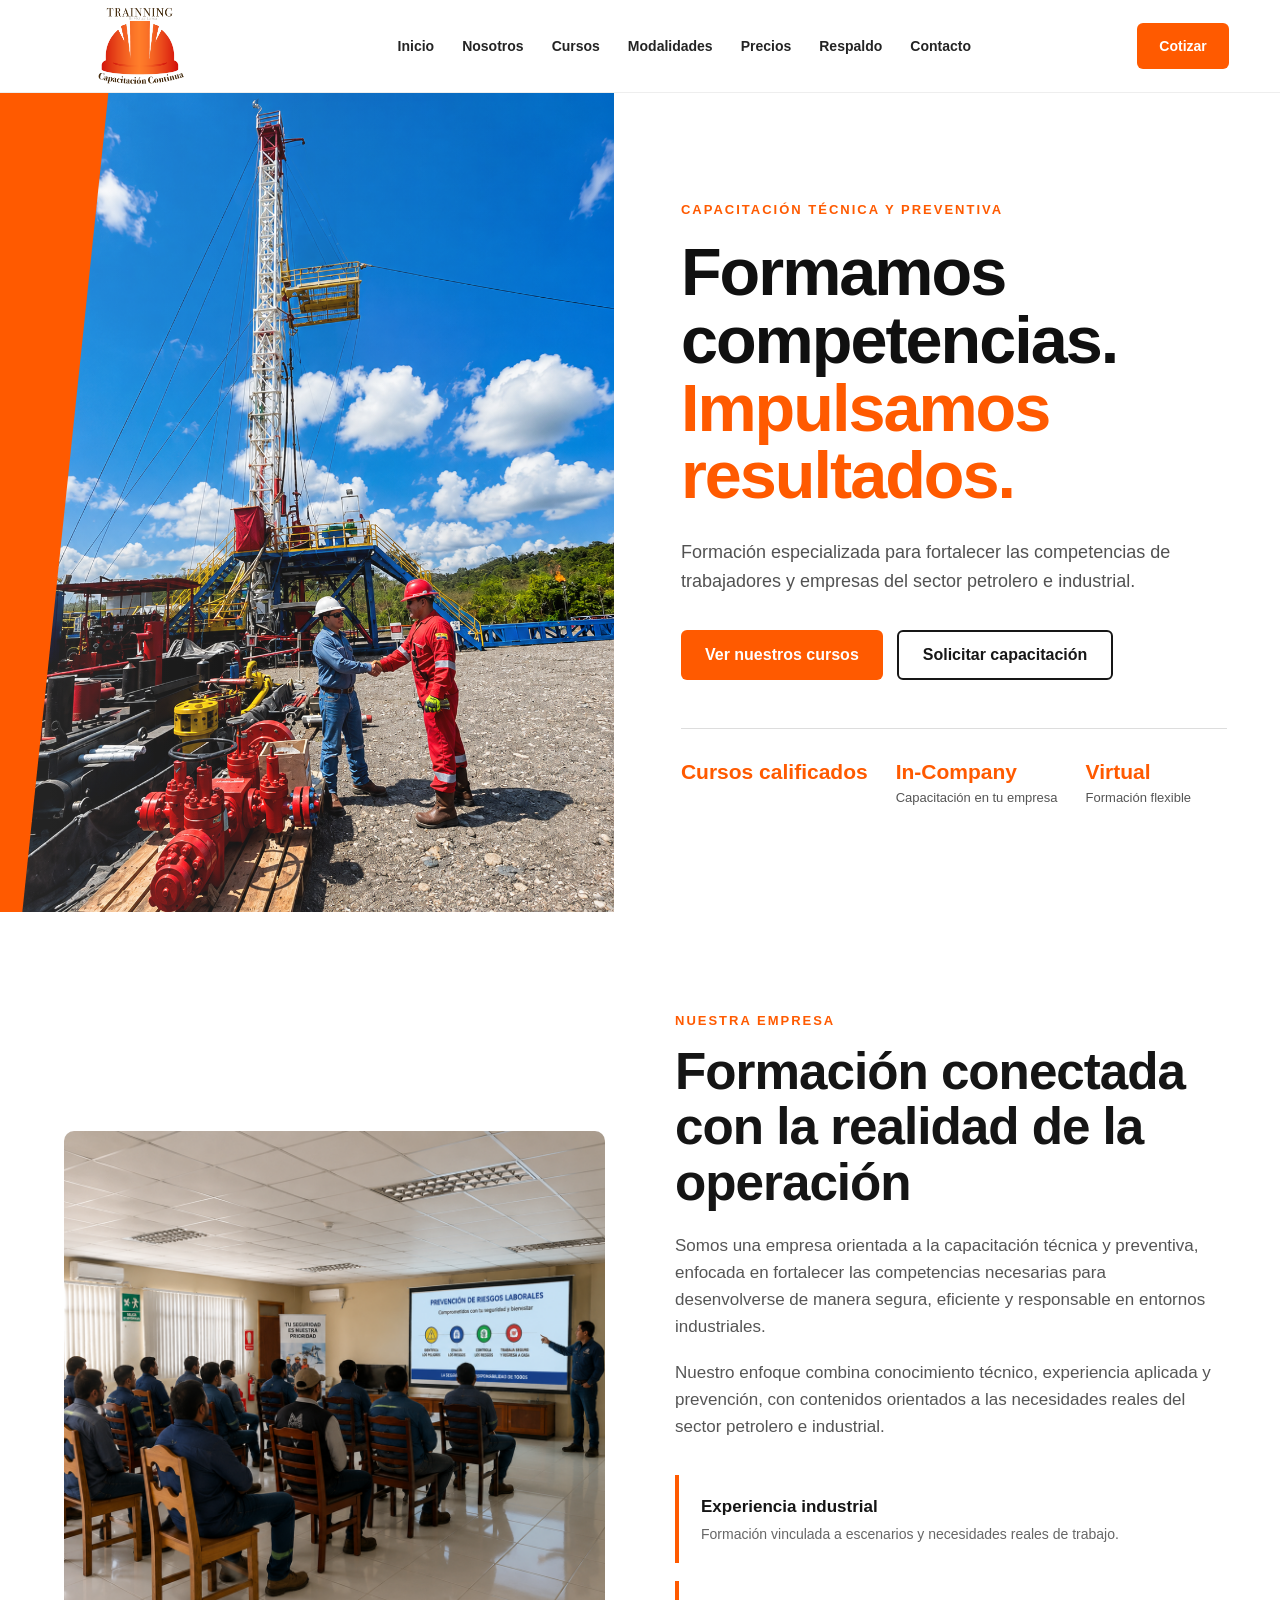
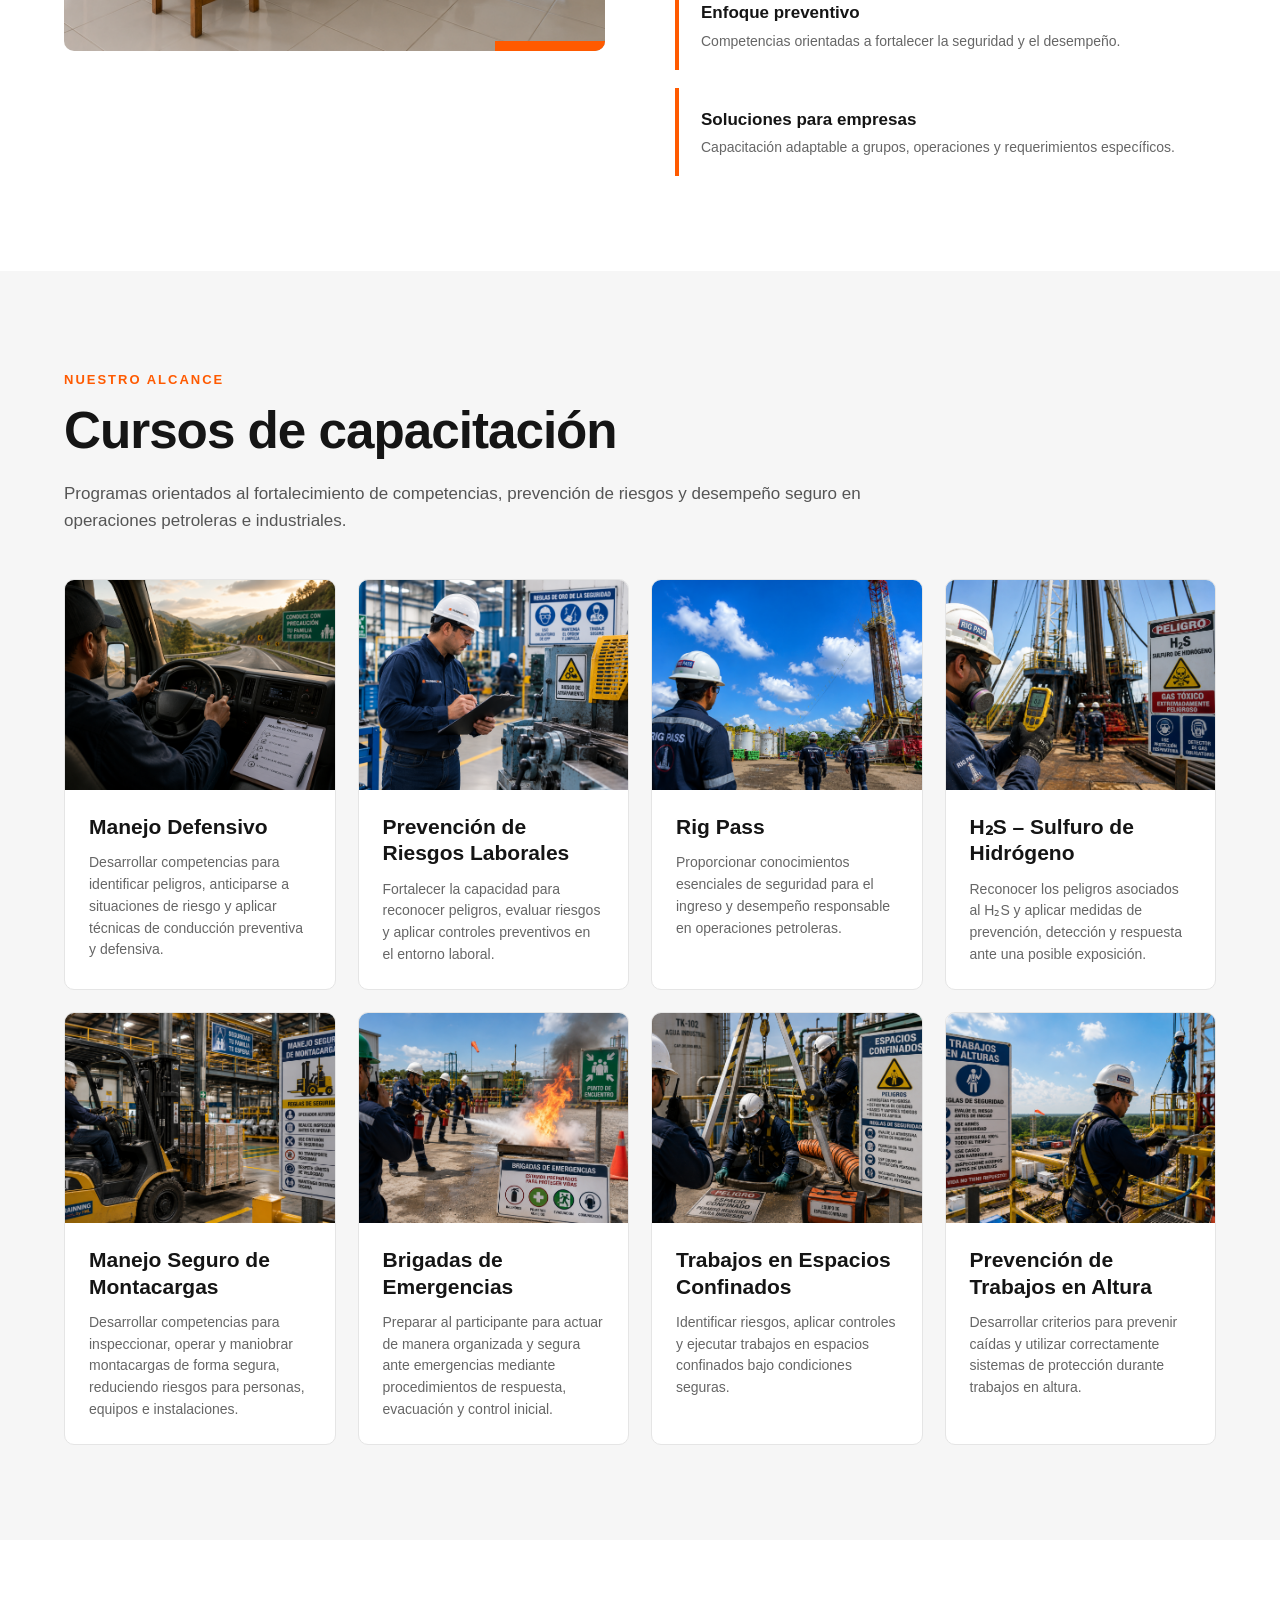
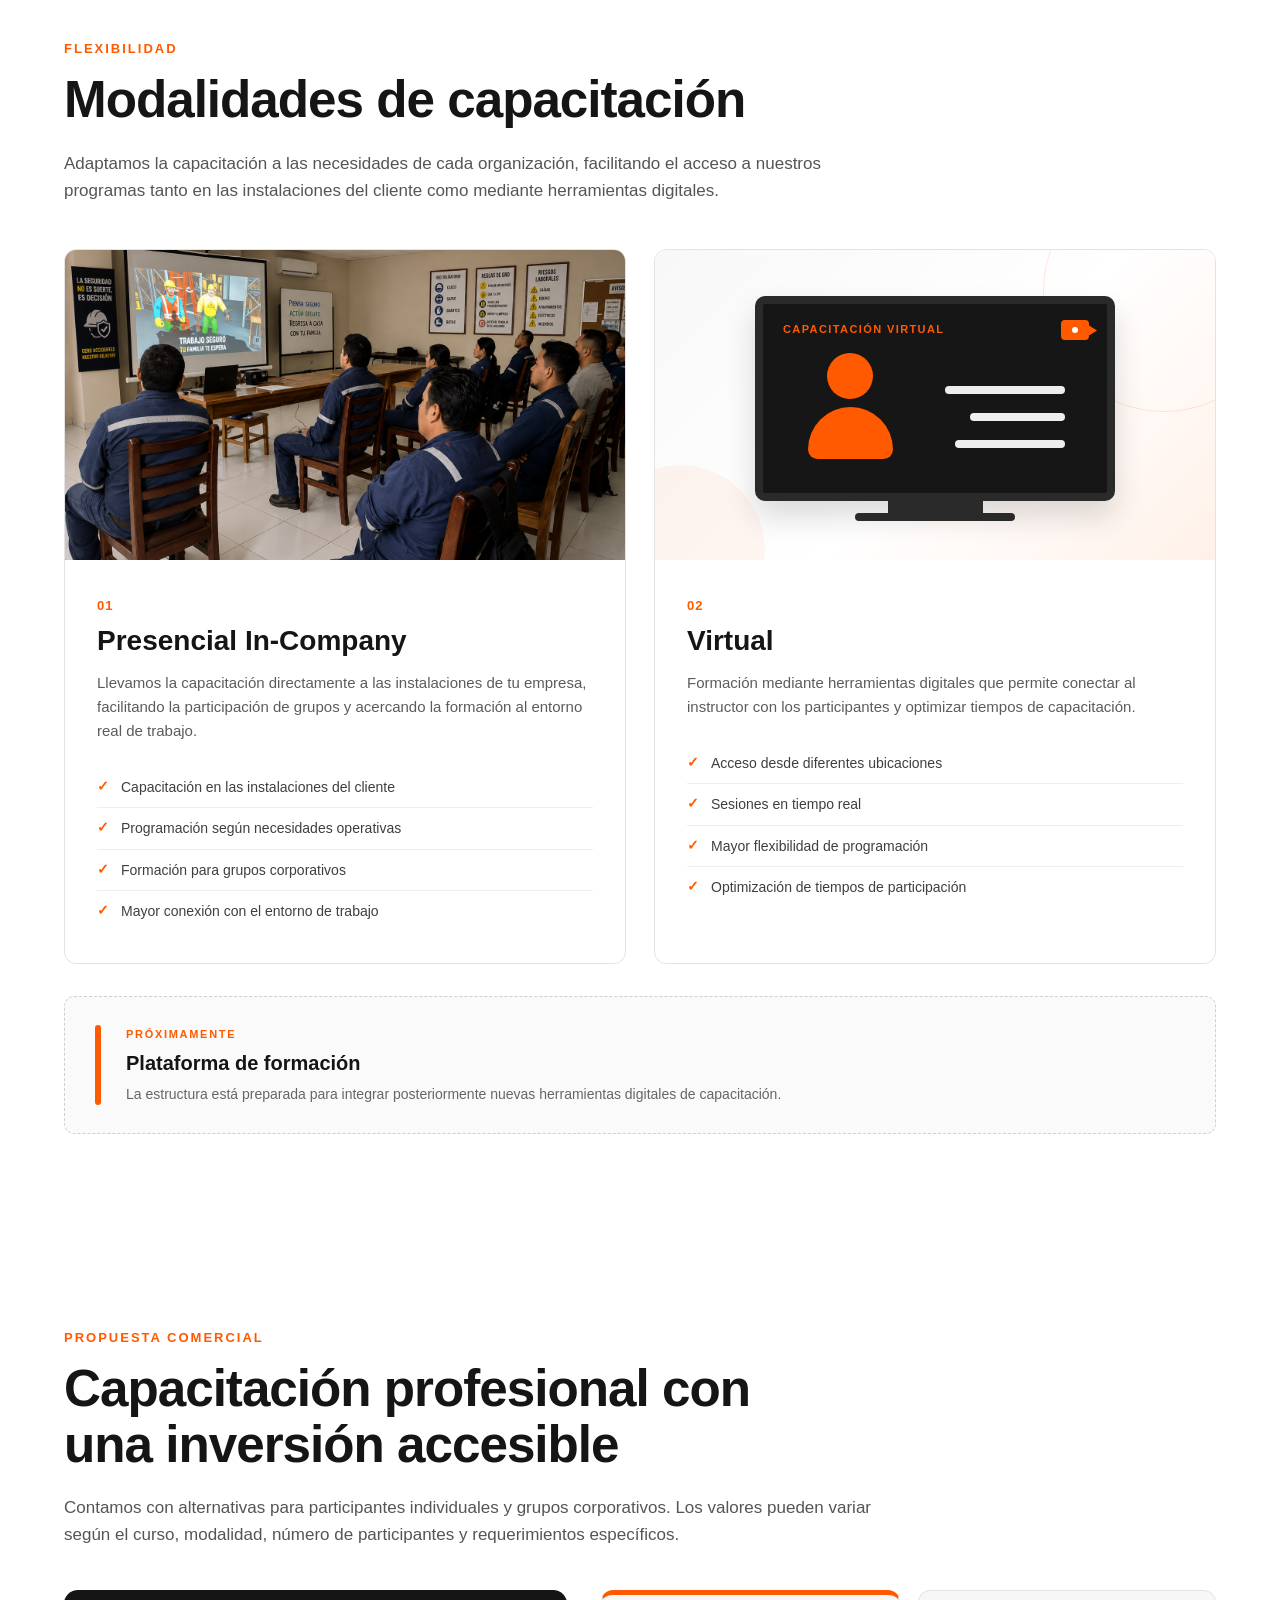
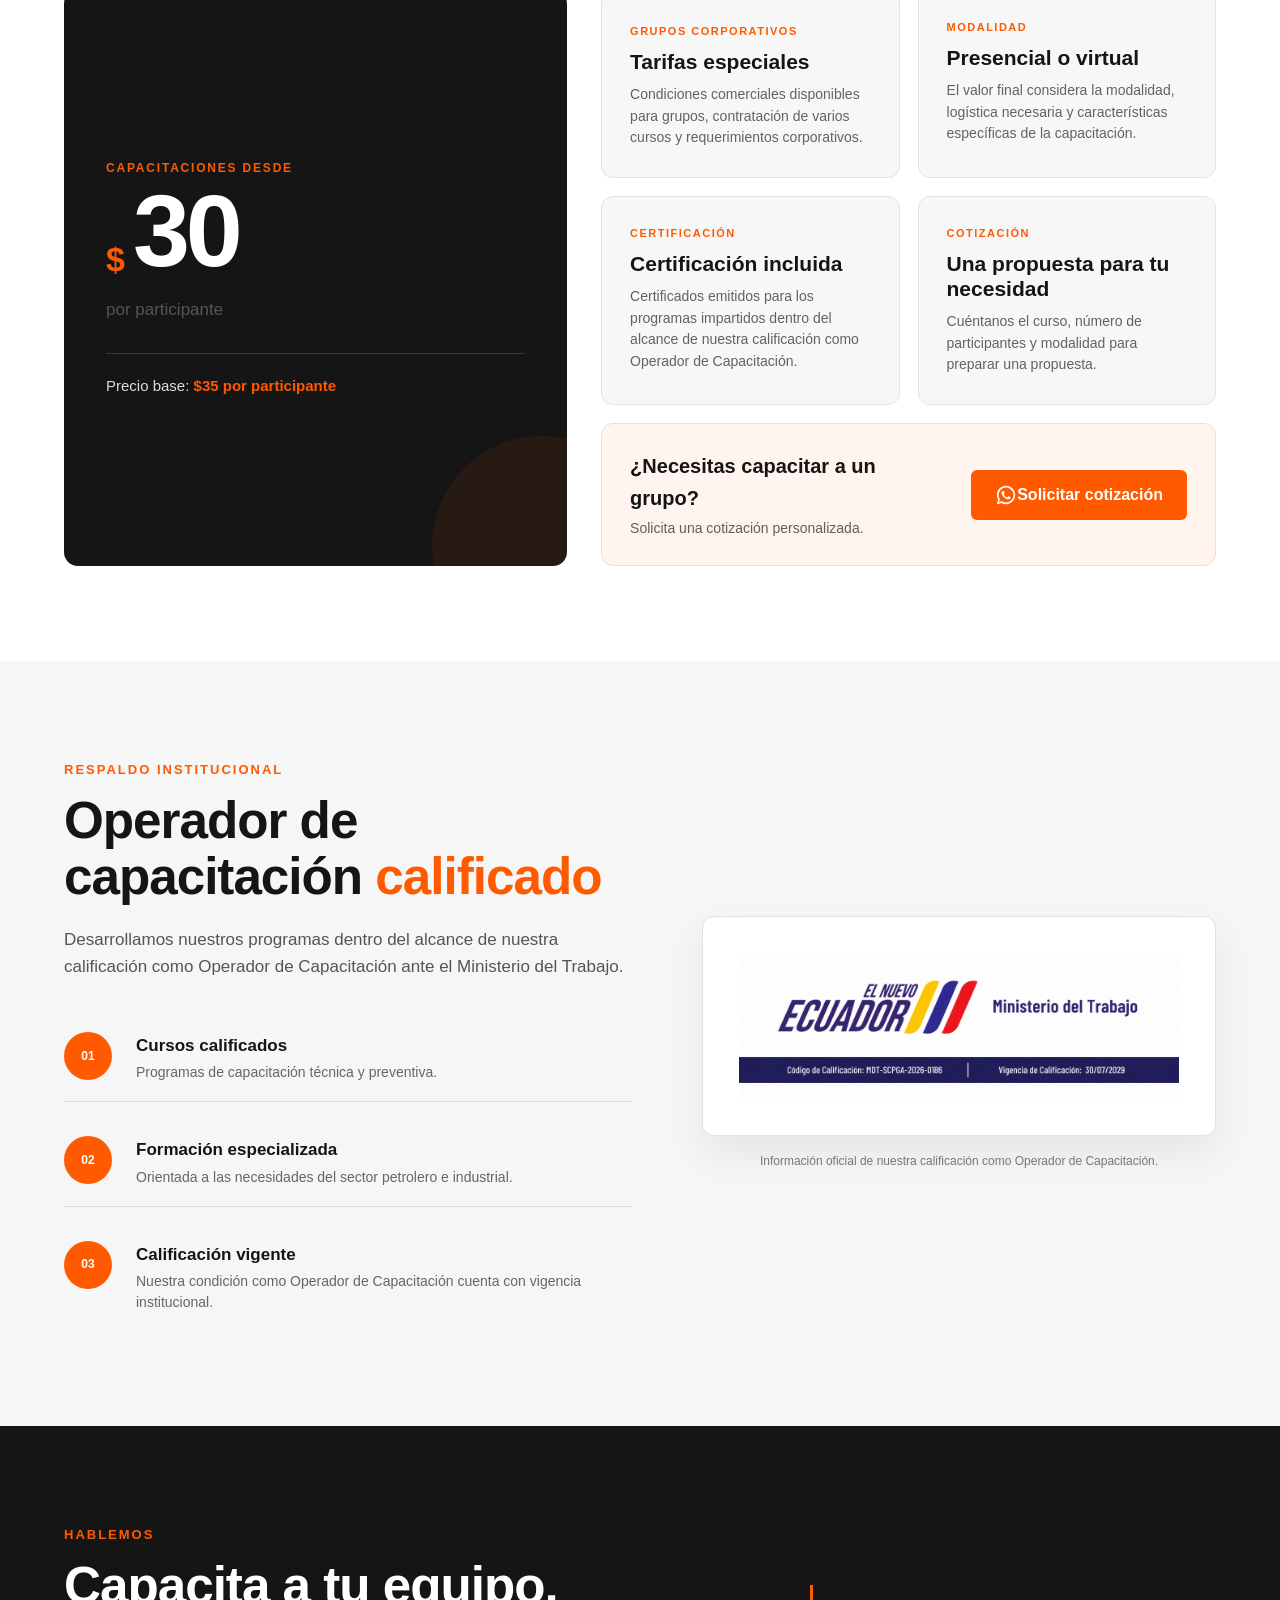
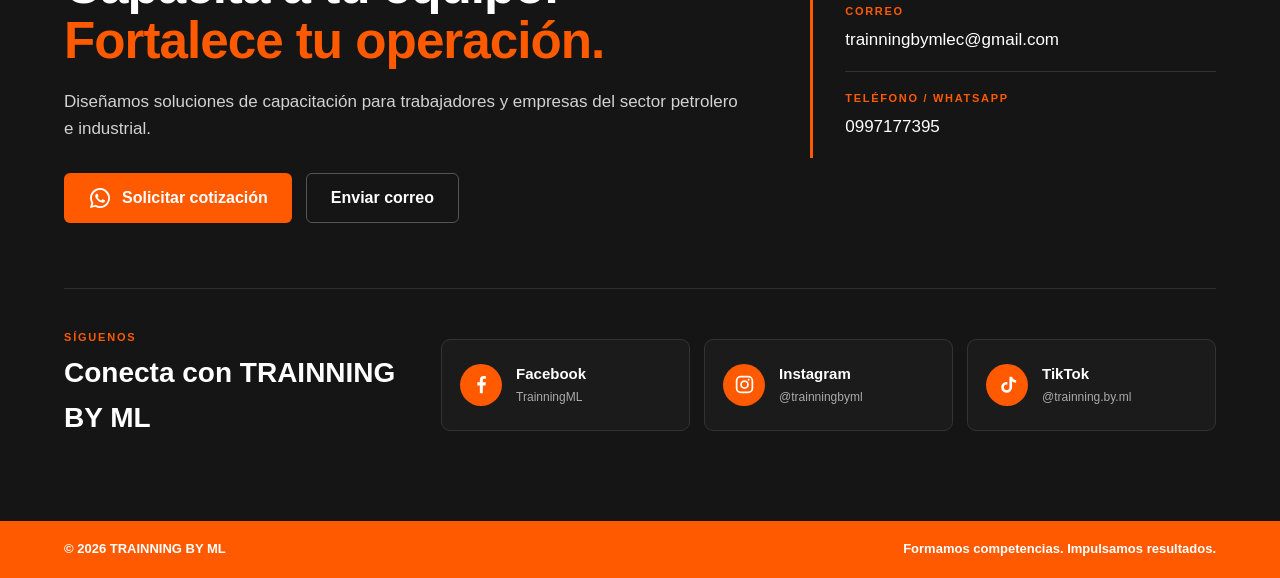
==== commit 9d671faf: "Add files via upload" ====
--- a/index.html
+++ b/index.html
@@ -87,8 +87,7 @@
                     <div class="hero-datos">
 
                         <div class="dato">
-                            <strong>8</strong>
-                            <span>Cursos calificados</span>
+                            <strong>Cursos calificados</strong>
                         </div>
 
                         <div class="dato">
@@ -196,11 +195,9 @@
                         <img src="imagenes/manejo-defensivo.png"
                              alt="Curso de Manejo Defensivo">
                         <div class="curso-contenido">
-                            <span class="curso-numero">01</span>
-                            <h3>Manejo Defensivo</h3>
-                            <p>
-                                Técnicas para una conducción segura,
-                                preventiva y responsable.
+<h3>Manejo Defensivo</h3>
+                            <p>
+                                Desarrollar competencias para identificar peligros, anticiparse a situaciones de riesgo y aplicar técnicas de conducción preventiva y defensiva.
                             </p>
                         </div>
                     </article>
@@ -209,11 +206,9 @@
                         <img src="imagenes/riesgos-laborales.png"
                              alt="Curso de Prevención de Riesgos Laborales">
                         <div class="curso-contenido">
-                            <span class="curso-numero">02</span>
-                            <h3>Prevención de Riesgos Laborales</h3>
-                            <p>
-                                Identificación de peligros, evaluación
-                                de riesgos y aplicación de controles.
+<h3>Prevención de Riesgos Laborales</h3>
+                            <p>
+                                Fortalecer la capacidad para reconocer peligros, evaluar riesgos y aplicar controles preventivos en el entorno laboral.
                             </p>
                         </div>
                     </article>
@@ -222,11 +217,9 @@
                         <img src="imagenes/rig-pass.png"
                              alt="Curso Rig Pass">
                         <div class="curso-contenido">
-                            <span class="curso-numero">03</span>
-                            <h3>Rig Pass</h3>
-                            <p>
-                                Principios esenciales de seguridad
-                                para operaciones petroleras.
+<h3>Rig Pass</h3>
+                            <p>
+                                Proporcionar conocimientos esenciales de seguridad para el ingreso y desempeño responsable en operaciones petroleras.
                             </p>
                         </div>
                     </article>
@@ -235,11 +228,9 @@
                         <img src="imagenes/h2s.png"
                              alt="Curso H2S Sulfuro de Hidrógeno">
                         <div class="curso-contenido">
-                            <span class="curso-numero">04</span>
-                            <h3>H₂S – Sulfuro de Hidrógeno</h3>
-                            <p>
-                                Reconocimiento del peligro,
-                                prevención y respuesta segura.
+<h3>H₂S – Sulfuro de Hidrógeno</h3>
+                            <p>
+                                Reconocer los peligros asociados al H₂S y aplicar medidas de prevención, detección y respuesta ante una posible exposición.
                             </p>
                         </div>
                     </article>
@@ -248,11 +239,9 @@
                         <img src="imagenes/montacargas.png"
                              alt="Curso Manejo Seguro de Montacargas">
                         <div class="curso-contenido">
-                            <span class="curso-numero">05</span>
-                            <h3>Manejo Seguro de Montacargas</h3>
-                            <p>
-                                Operación segura, inspección
-                                y prevención de incidentes.
+<h3>Manejo Seguro de Montacargas</h3>
+                            <p>
+                                Desarrollar competencias para inspeccionar, operar y maniobrar montacargas de forma segura, reduciendo riesgos para personas, equipos e instalaciones.
                             </p>
                         </div>
                     </article>
@@ -261,11 +250,9 @@
                         <img src="imagenes/brigadas.png"
                              alt="Curso Brigadas de Emergencias">
                         <div class="curso-contenido">
-                            <span class="curso-numero">06</span>
-                            <h3>Brigadas de Emergencias</h3>
-                            <p>
-                                Preparación, organización
-                                y respuesta ante emergencias.
+<h3>Brigadas de Emergencias</h3>
+                            <p>
+                                Preparar al participante para actuar de manera organizada y segura ante emergencias mediante procedimientos de respuesta, evacuación y control inicial.
                             </p>
                         </div>
                     </article>
@@ -274,11 +261,9 @@
                         <img src="imagenes/espacios-confinados.png"
                              alt="Curso Trabajos en Espacios Confinados">
                         <div class="curso-contenido">
-                            <span class="curso-numero">07</span>
-                            <h3>Trabajos en Espacios Confinados</h3>
-                            <p>
-                                Evaluación de riesgos,
-                                controles y trabajo seguro.
+<h3>Trabajos en Espacios Confinados</h3>
+                            <p>
+                                Identificar riesgos, aplicar controles y ejecutar trabajos en espacios confinados bajo condiciones seguras.
                             </p>
                         </div>
                     </article>
@@ -287,11 +272,9 @@
                         <img src="imagenes/trabajos-altura.png"
                              alt="Curso Prevención de Trabajos en Altura">
                         <div class="curso-contenido">
-                            <span class="curso-numero">08</span>
-                            <h3>Prevención de Trabajos en Altura</h3>
-                            <p>
-                                Controles preventivos, protección
-                                contra caídas y trabajo seguro.
+<h3>Prevención de Trabajos en Altura</h3>
+                            <p>
+                                Desarrollar criterios para prevenir caídas y utilizar correctamente sistemas de protección durante trabajos en altura.
                             </p>
                         </div>
                     </article>
@@ -570,7 +553,7 @@
                             <span class="respaldo-icono">01</span>
 
                             <div>
-                                <strong>8 cursos calificados</strong>
+                                <strong>Cursos calificados</strong>
                                 <p>
                                     Programas de capacitación técnica y preventiva.
                                 </p>
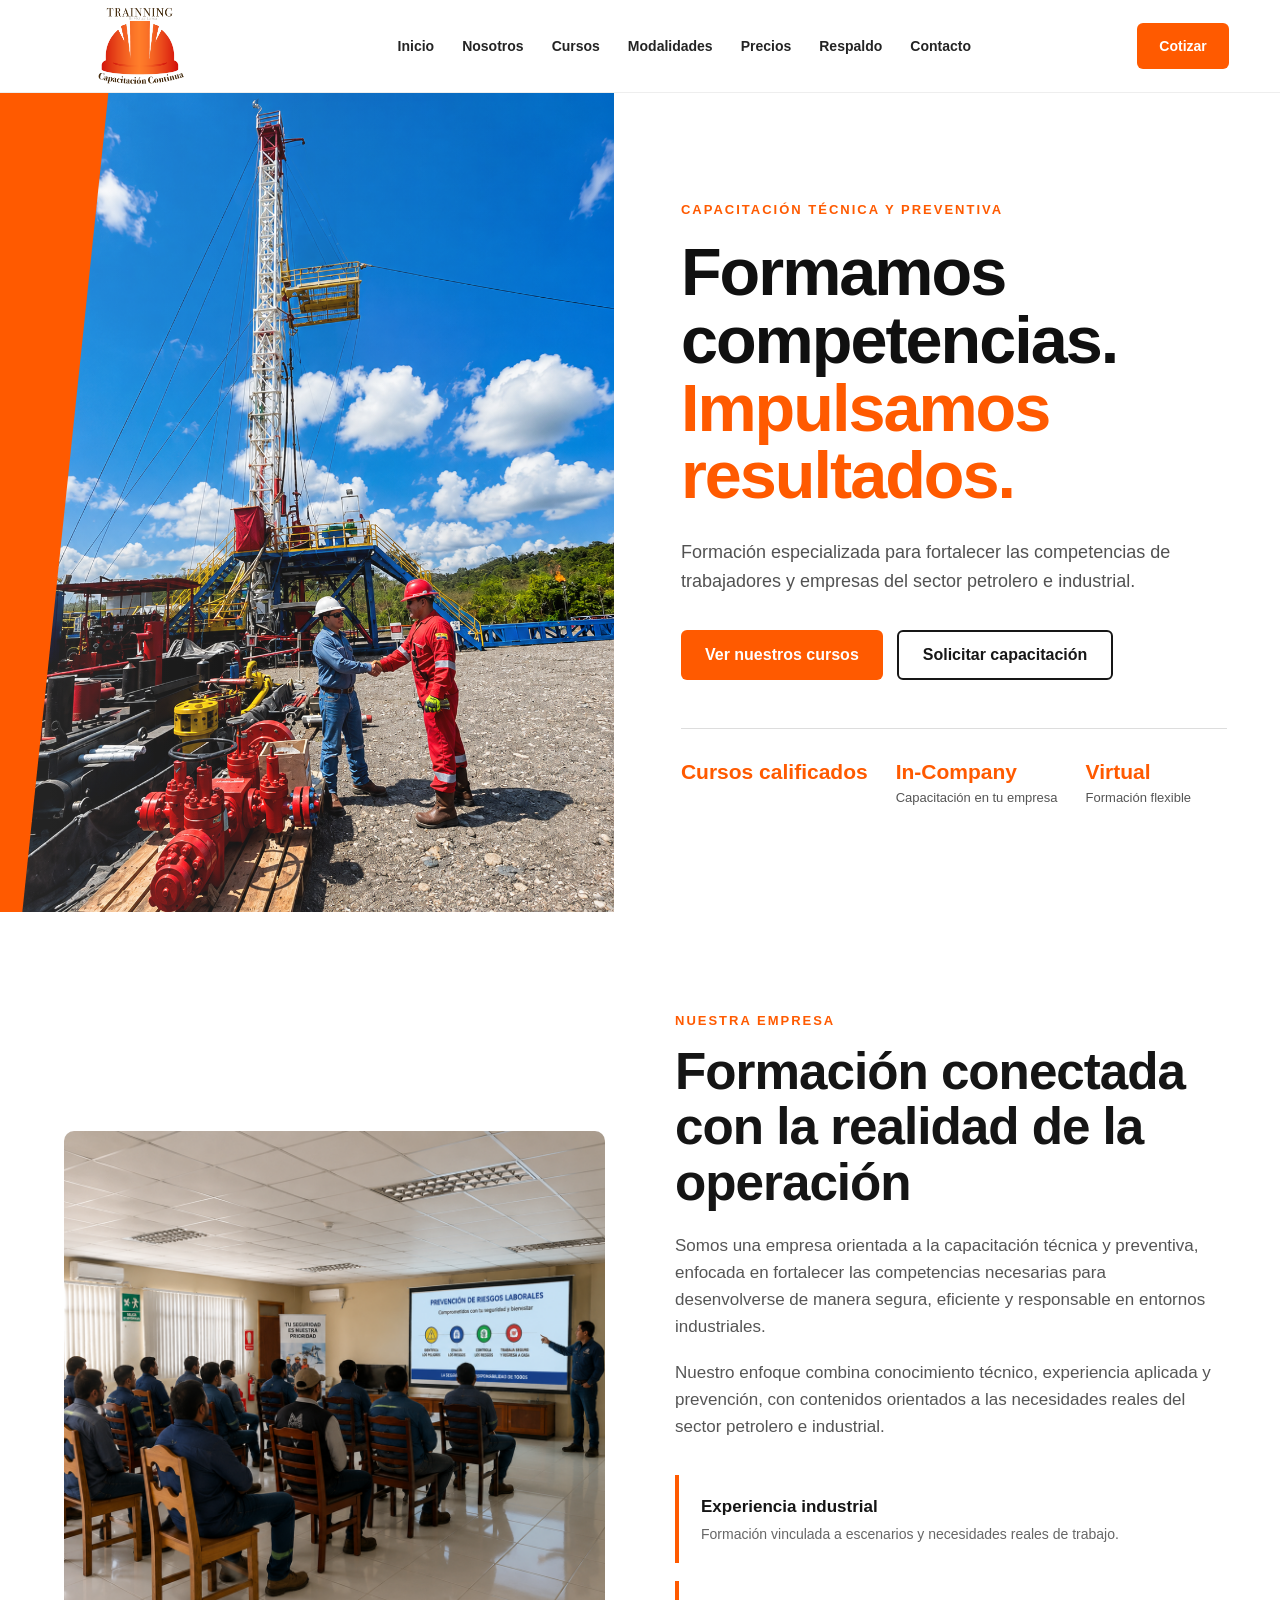
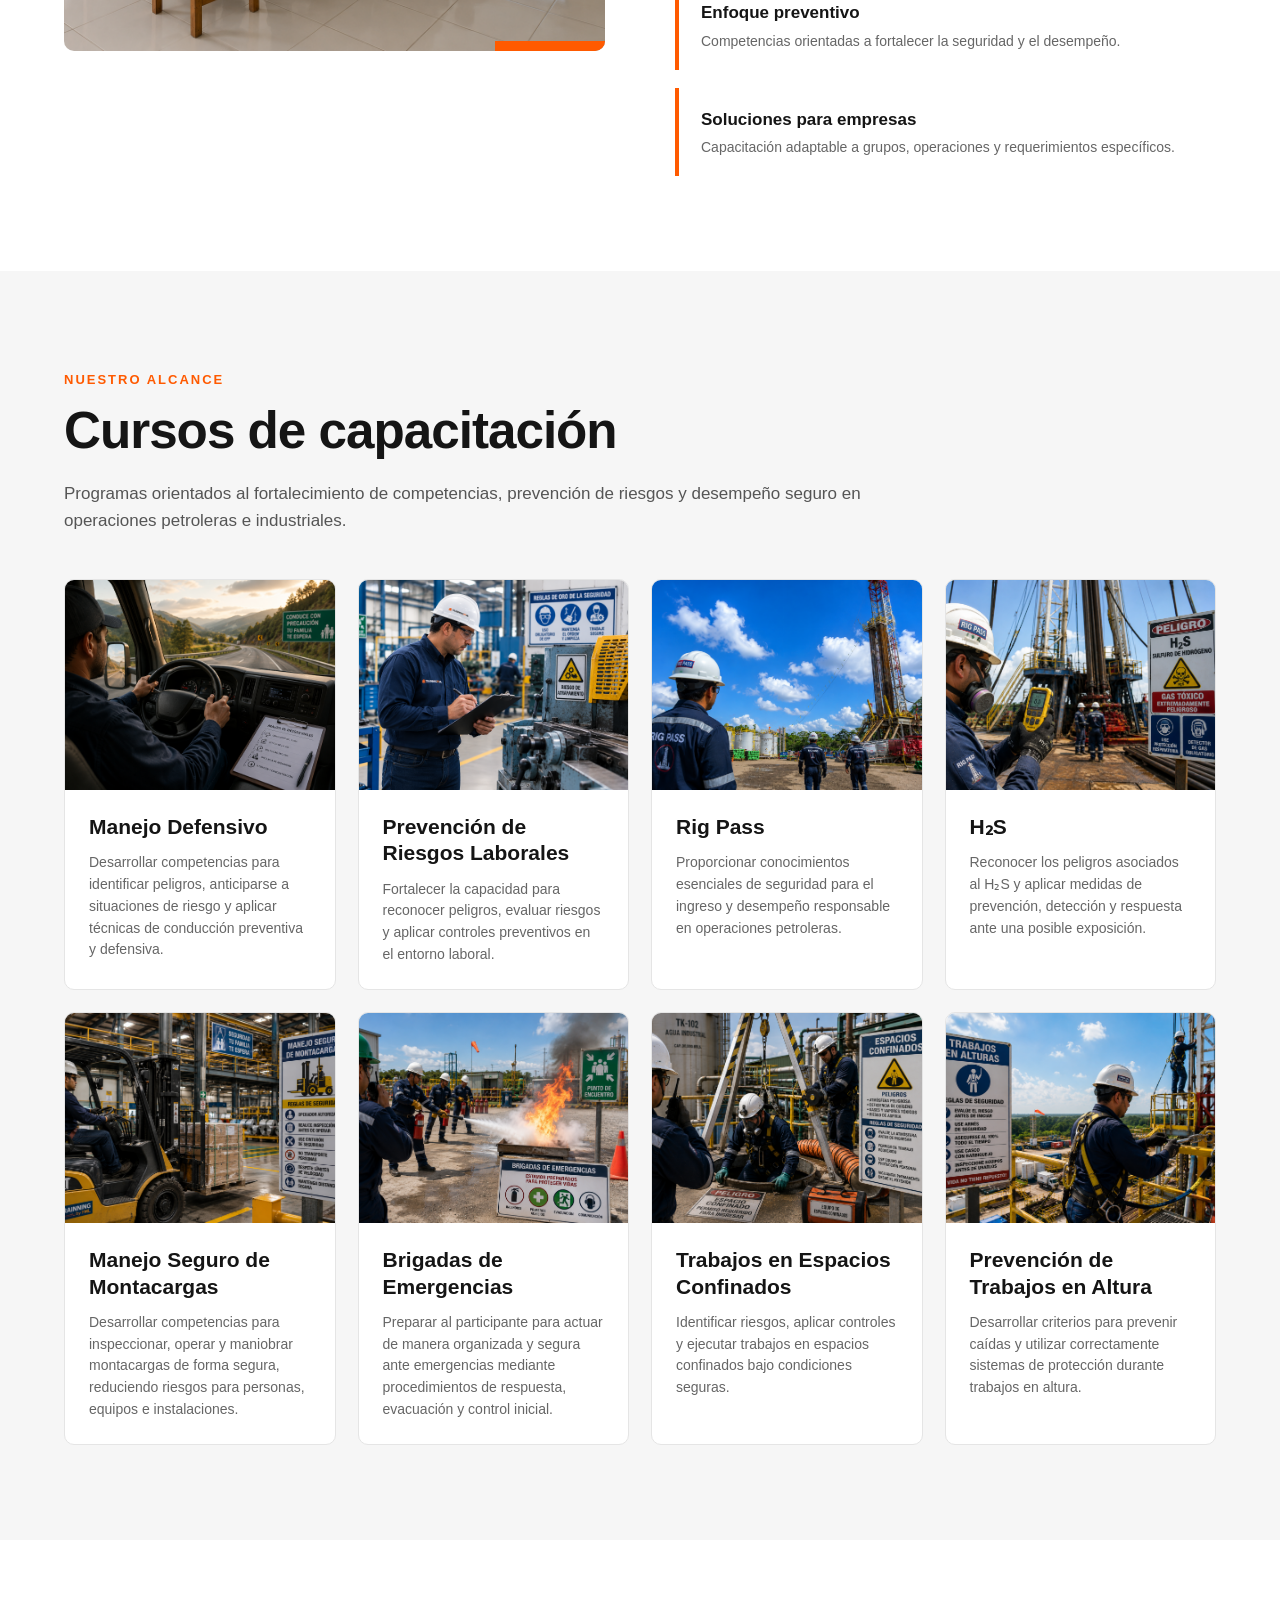
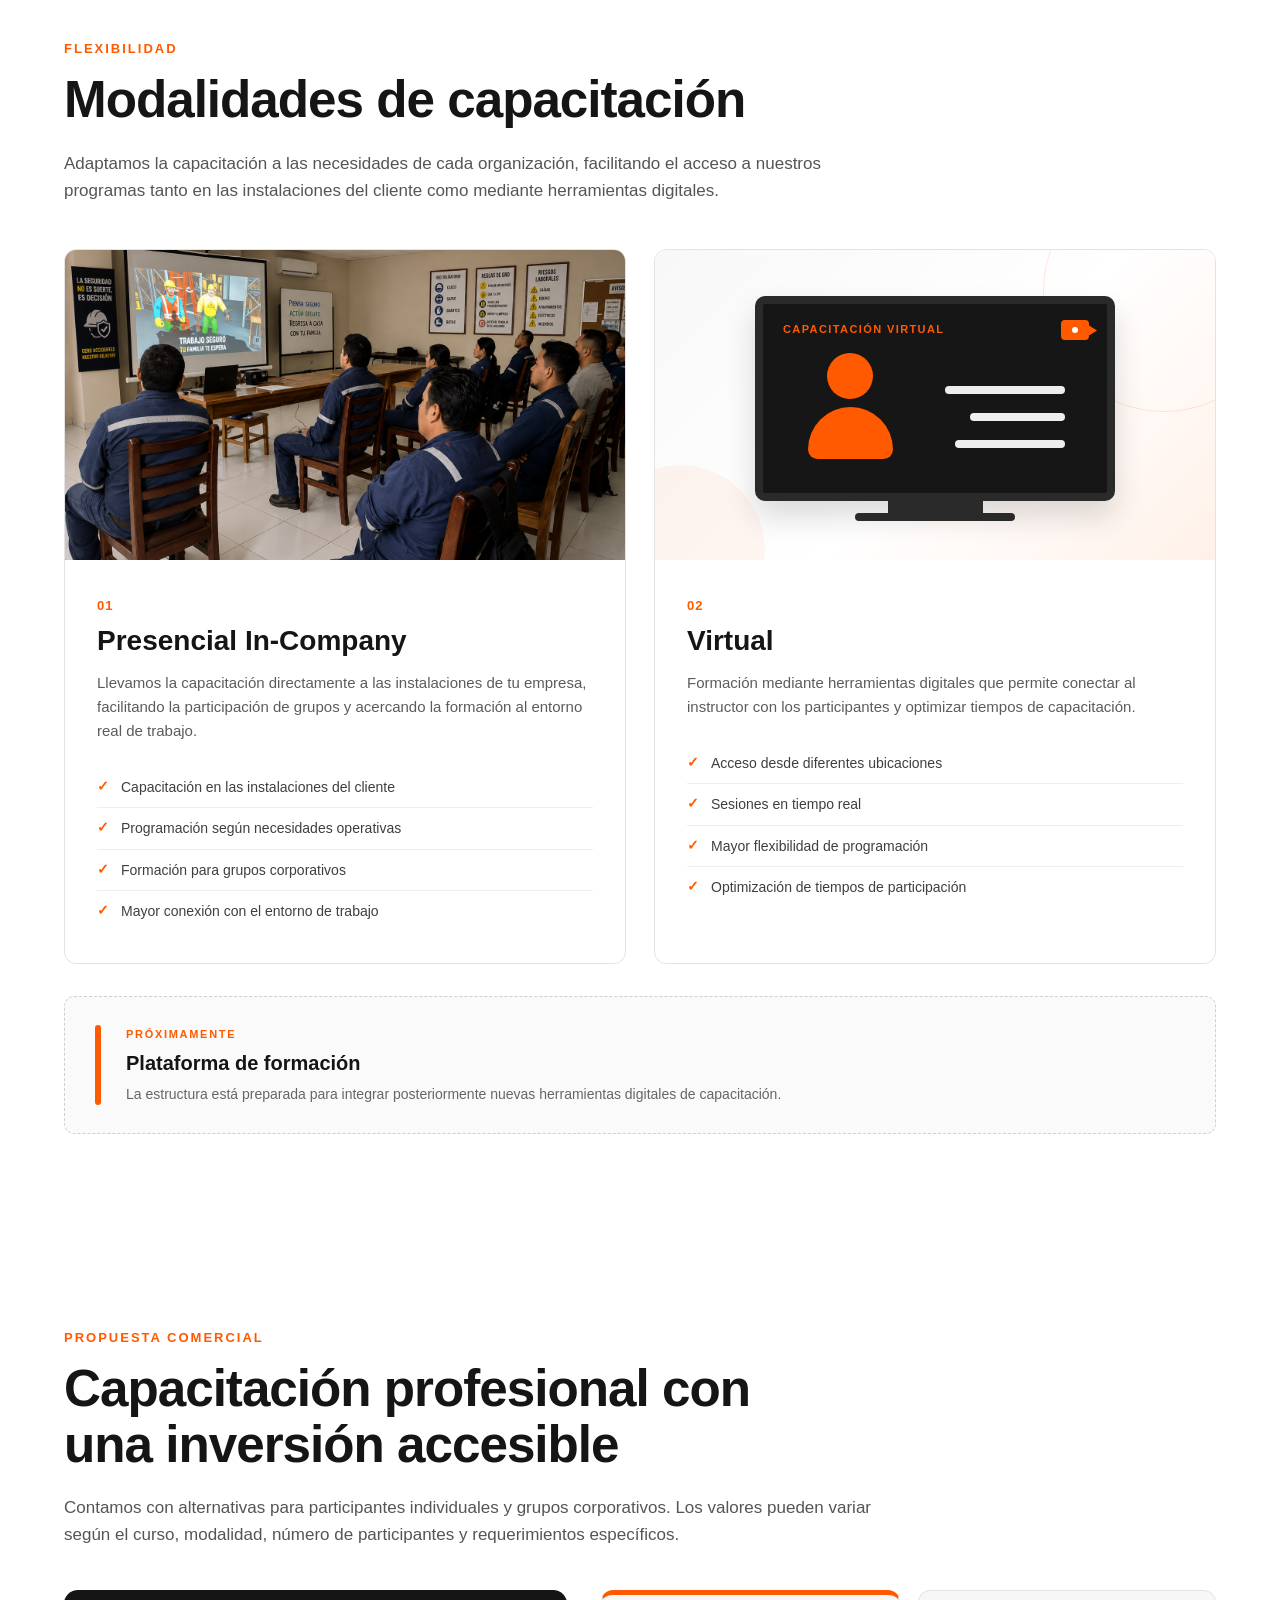
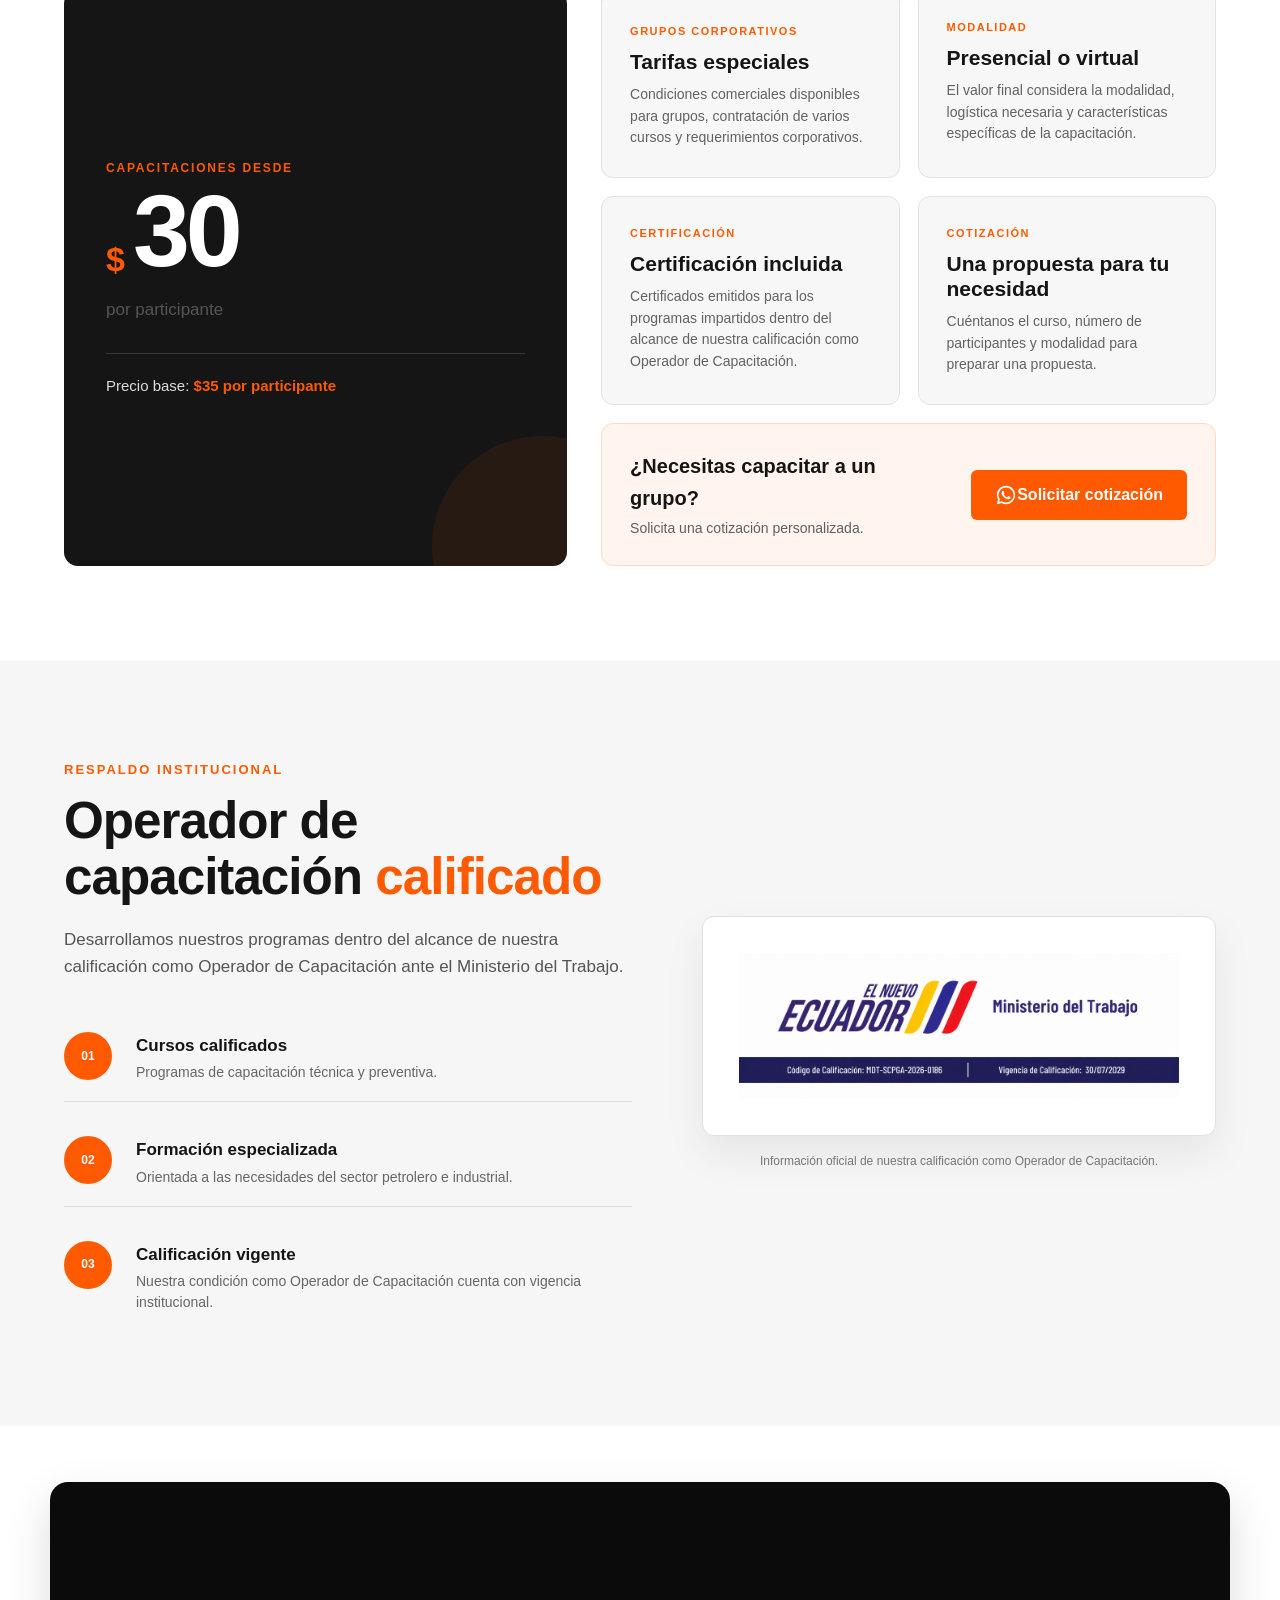
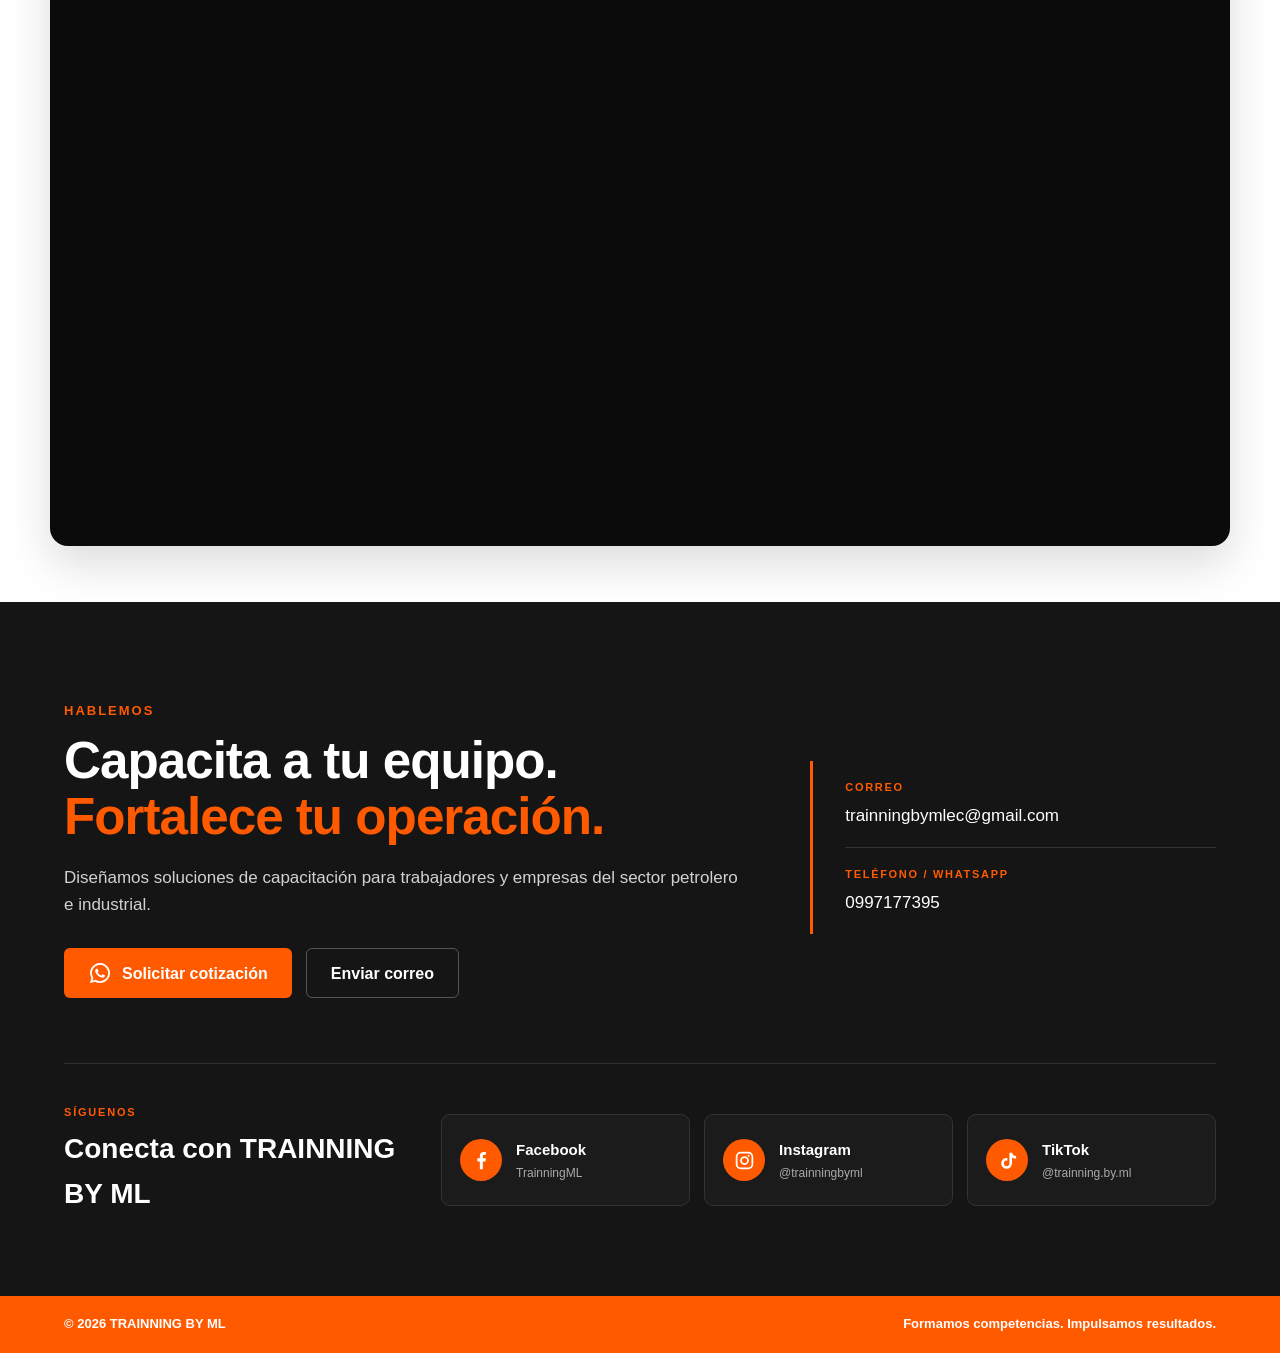
==== commit 5550114d: "Add files via upload" ====
--- a/index.html
+++ b/index.html
@@ -8,6 +8,41 @@
     <title>TRAINNING BY ML | Capacitación Continua</title>
     <link rel="icon" type="image/png" href="imagenes/favicon.png">
     <link rel="stylesheet" href="estilos.css">
+
+    <style>
+        .video-marca {
+            padding: 56px 20px;
+            background: #ffffff;
+        }
+
+        .contenedor-video-marca {
+            width: min(1180px, 100%);
+            margin: 0 auto;
+            aspect-ratio: 16 / 9;
+            overflow: hidden;
+            border-radius: 18px;
+            background: #0b0b0b;
+            box-shadow: 0 18px 45px rgba(0, 0, 0, 0.14);
+        }
+
+        .video-marca-player {
+            display: block;
+            width: 100%;
+            height: 100%;
+            object-fit: cover;
+        }
+
+        @media (max-width: 768px) {
+            .video-marca {
+                padding: 32px 14px;
+            }
+
+            .contenedor-video-marca {
+                border-radius: 12px;
+            }
+        }
+    </style>
+
 </head>
 
 <body>
@@ -228,7 +263,7 @@
                         <img src="imagenes/h2s.png"
                              alt="Curso H2S Sulfuro de Hidrógeno">
                         <div class="curso-contenido">
-<h3>H₂S – Sulfuro de Hidrógeno</h3>
+<h3>H₂S</h3>
                             <p>
                                 Reconocer los peligros asociados al H₂S y aplicar medidas de prevención, detección y respuesta ante una posible exposición.
                             </p>
@@ -612,7 +647,17 @@
         </section>
 
 
-        <section id="contacto" class="contacto">
+        
+    <section class="video-marca" aria-label="TRAINNING BY ML">
+        <div class="contenedor-video-marca">
+            <video class="video-marca-player" autoplay muted loop playsinline preload="auto">
+                <source src="videos/trainning-by-ml-logo.mp4" type="video/mp4">
+                Tu navegador no admite la reproducción de video HTML5.
+            </video>
+        </div>
+    </section>
+
+<section id="contacto" class="contacto">
 
             <div class="contenedor">
 
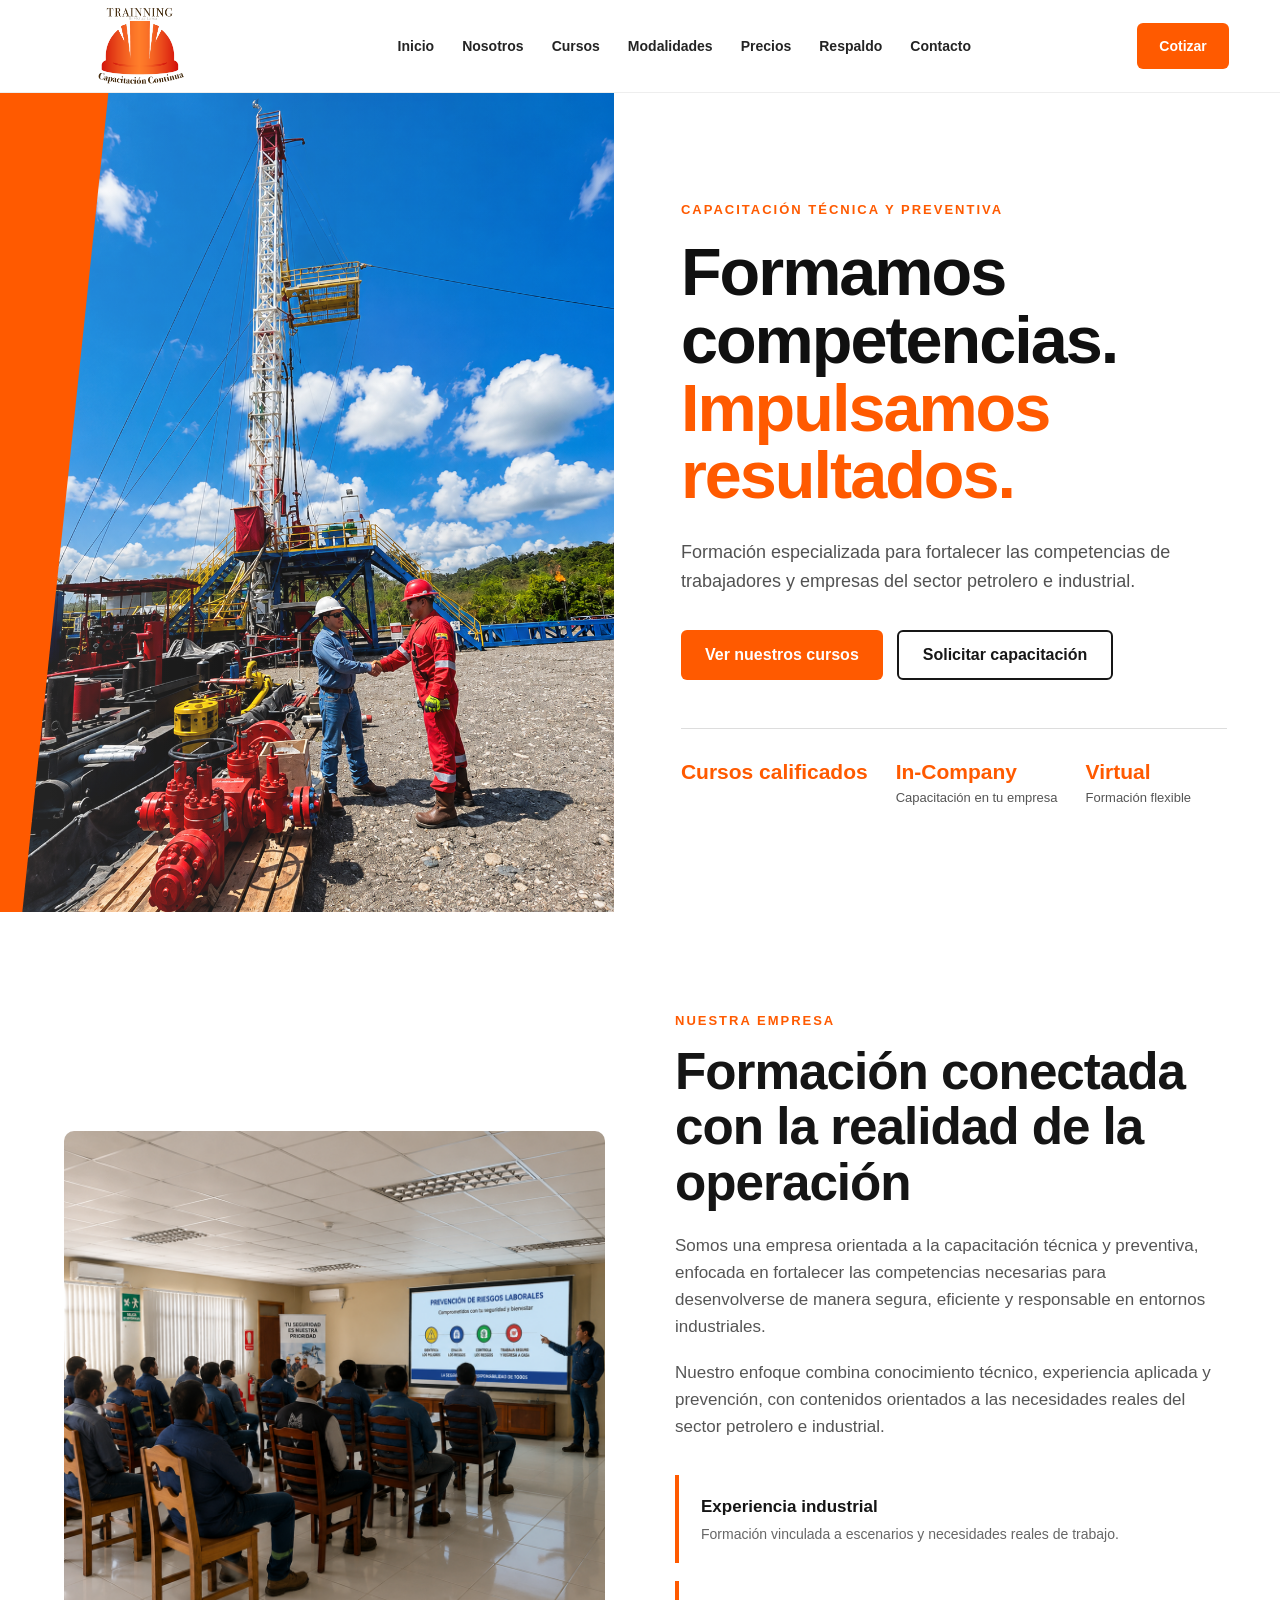
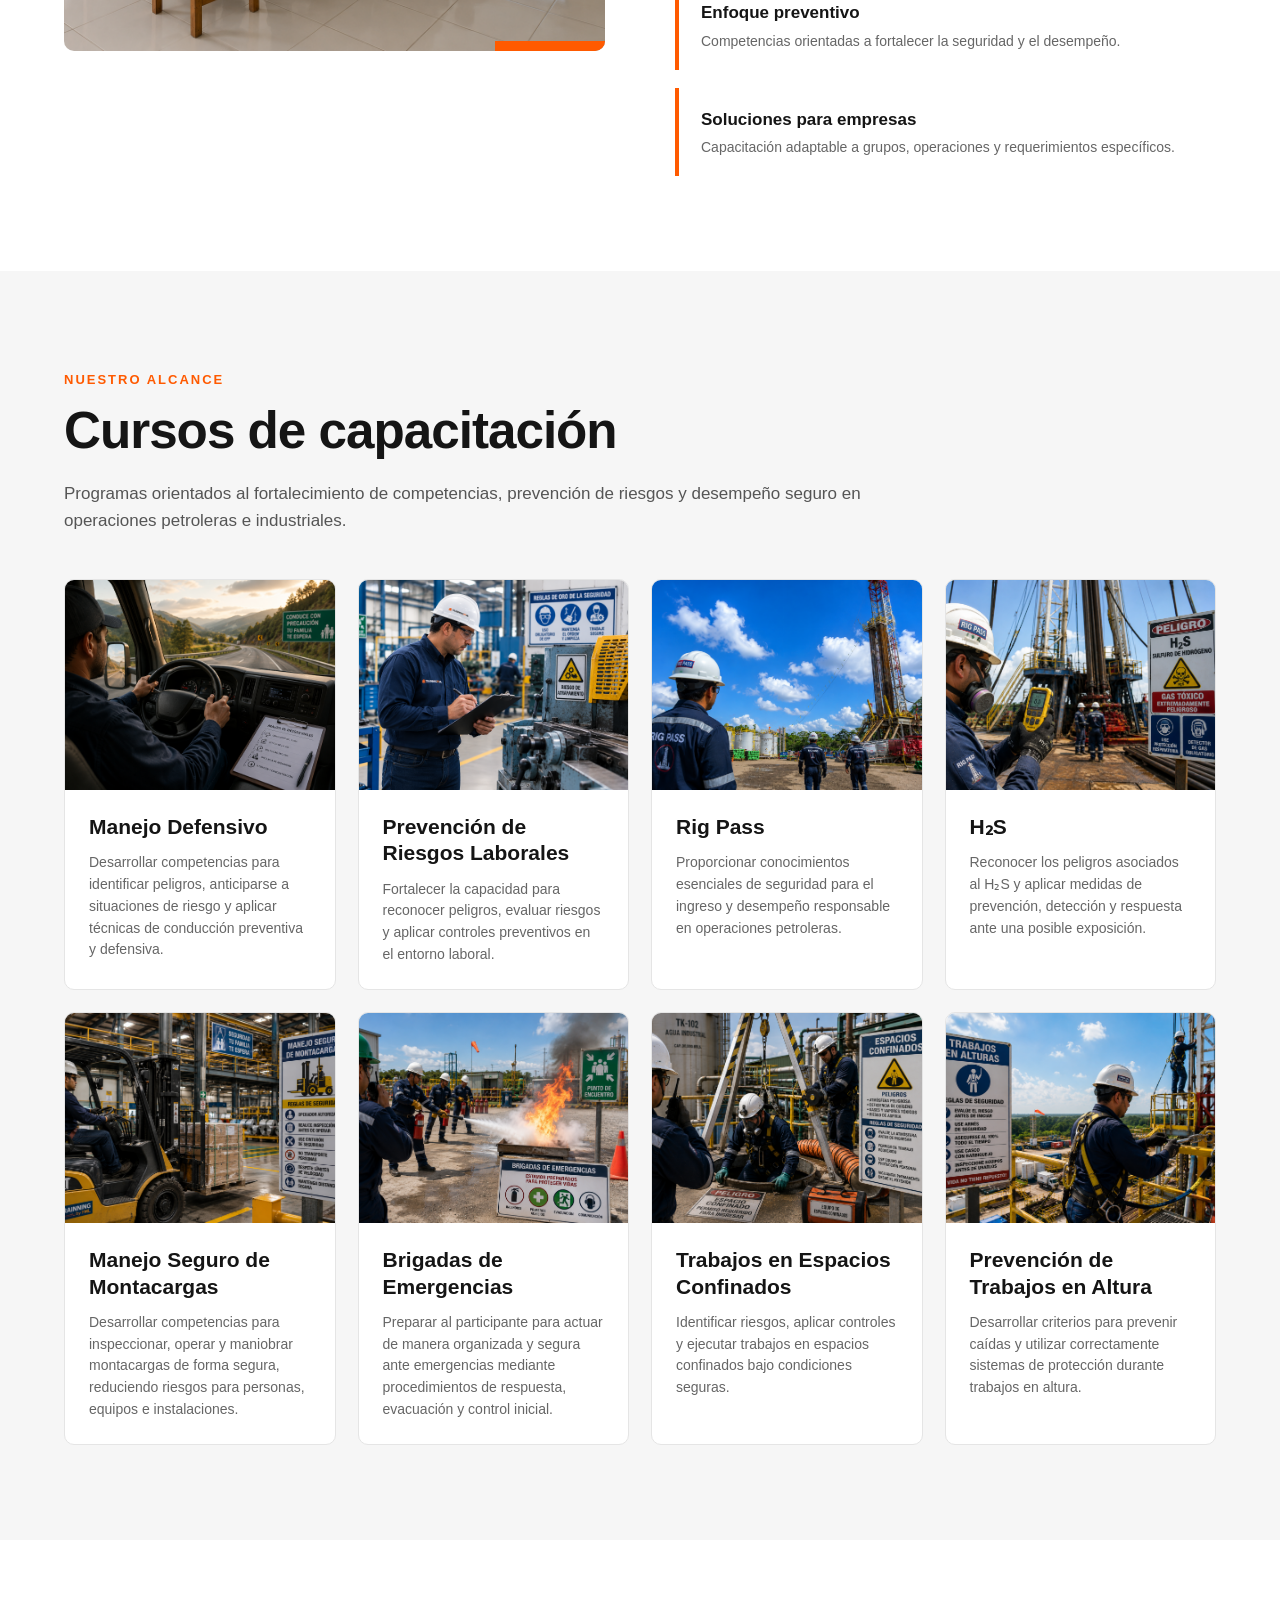
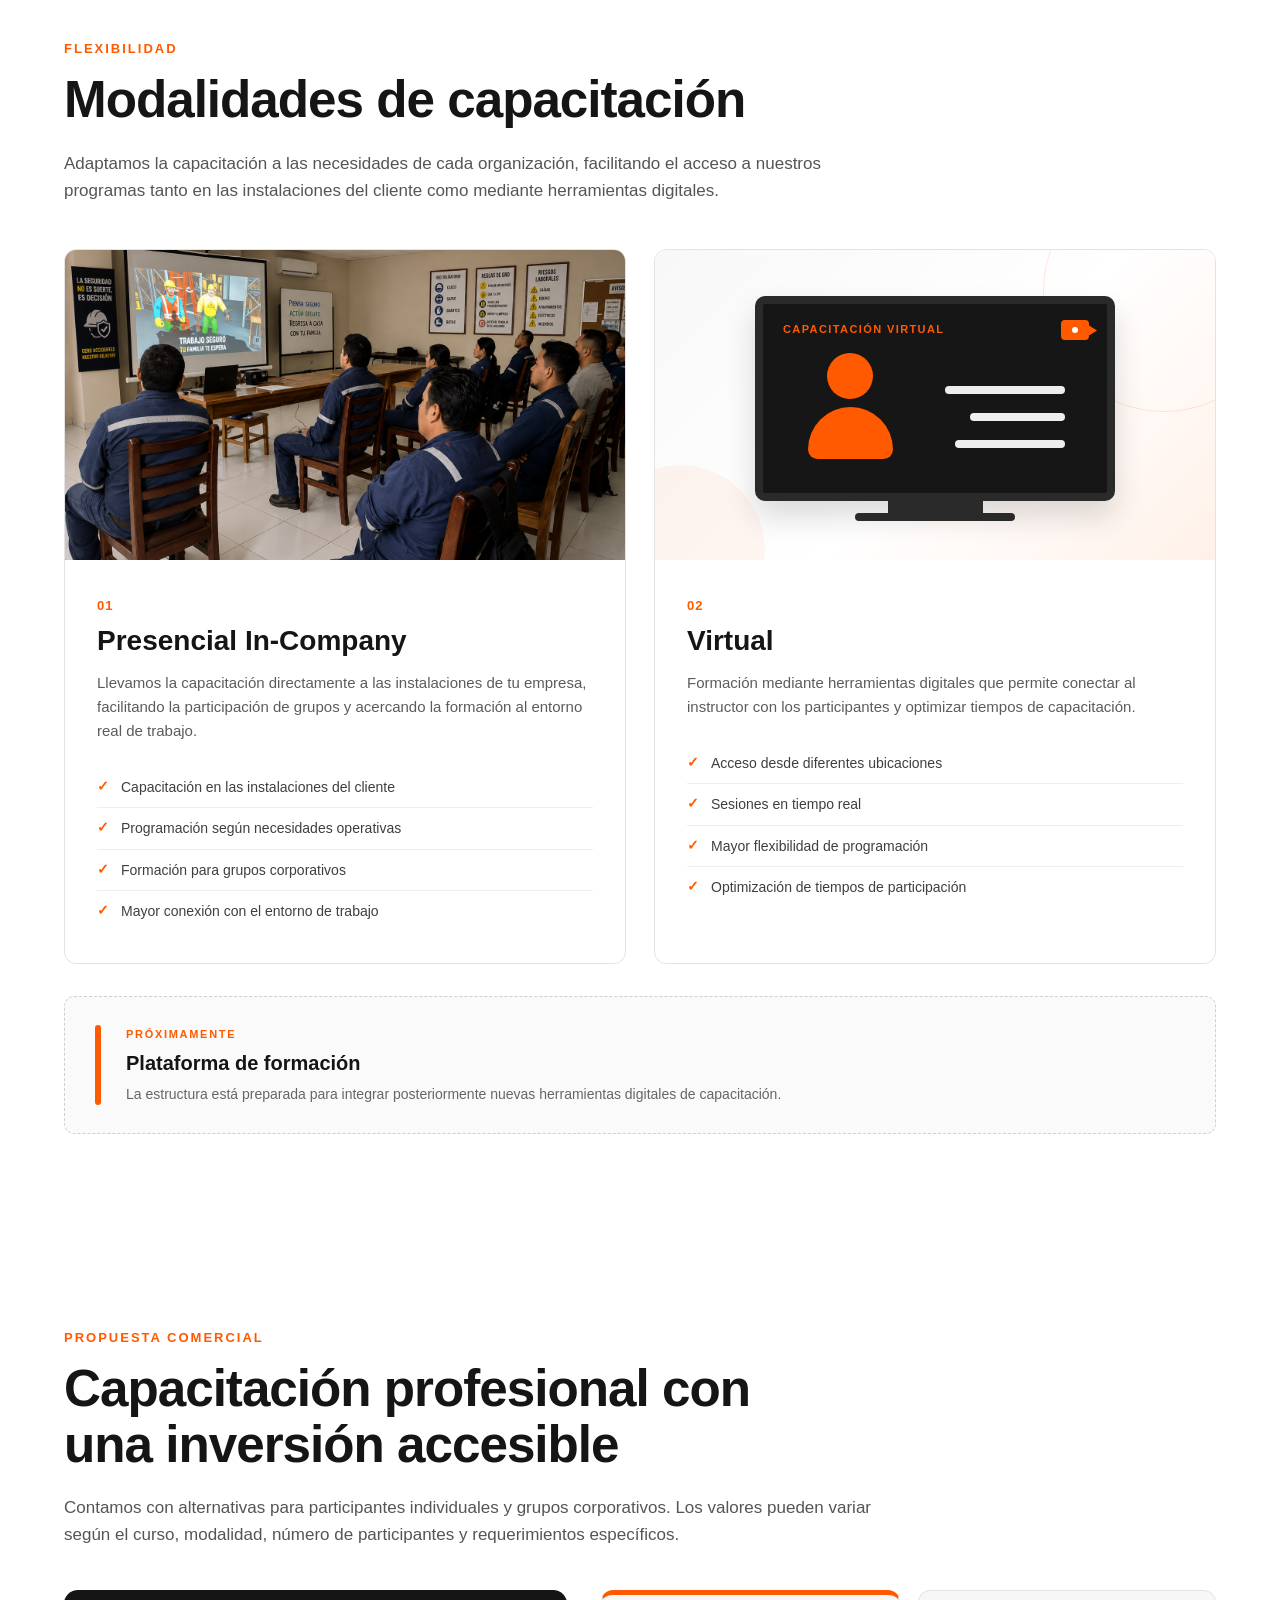
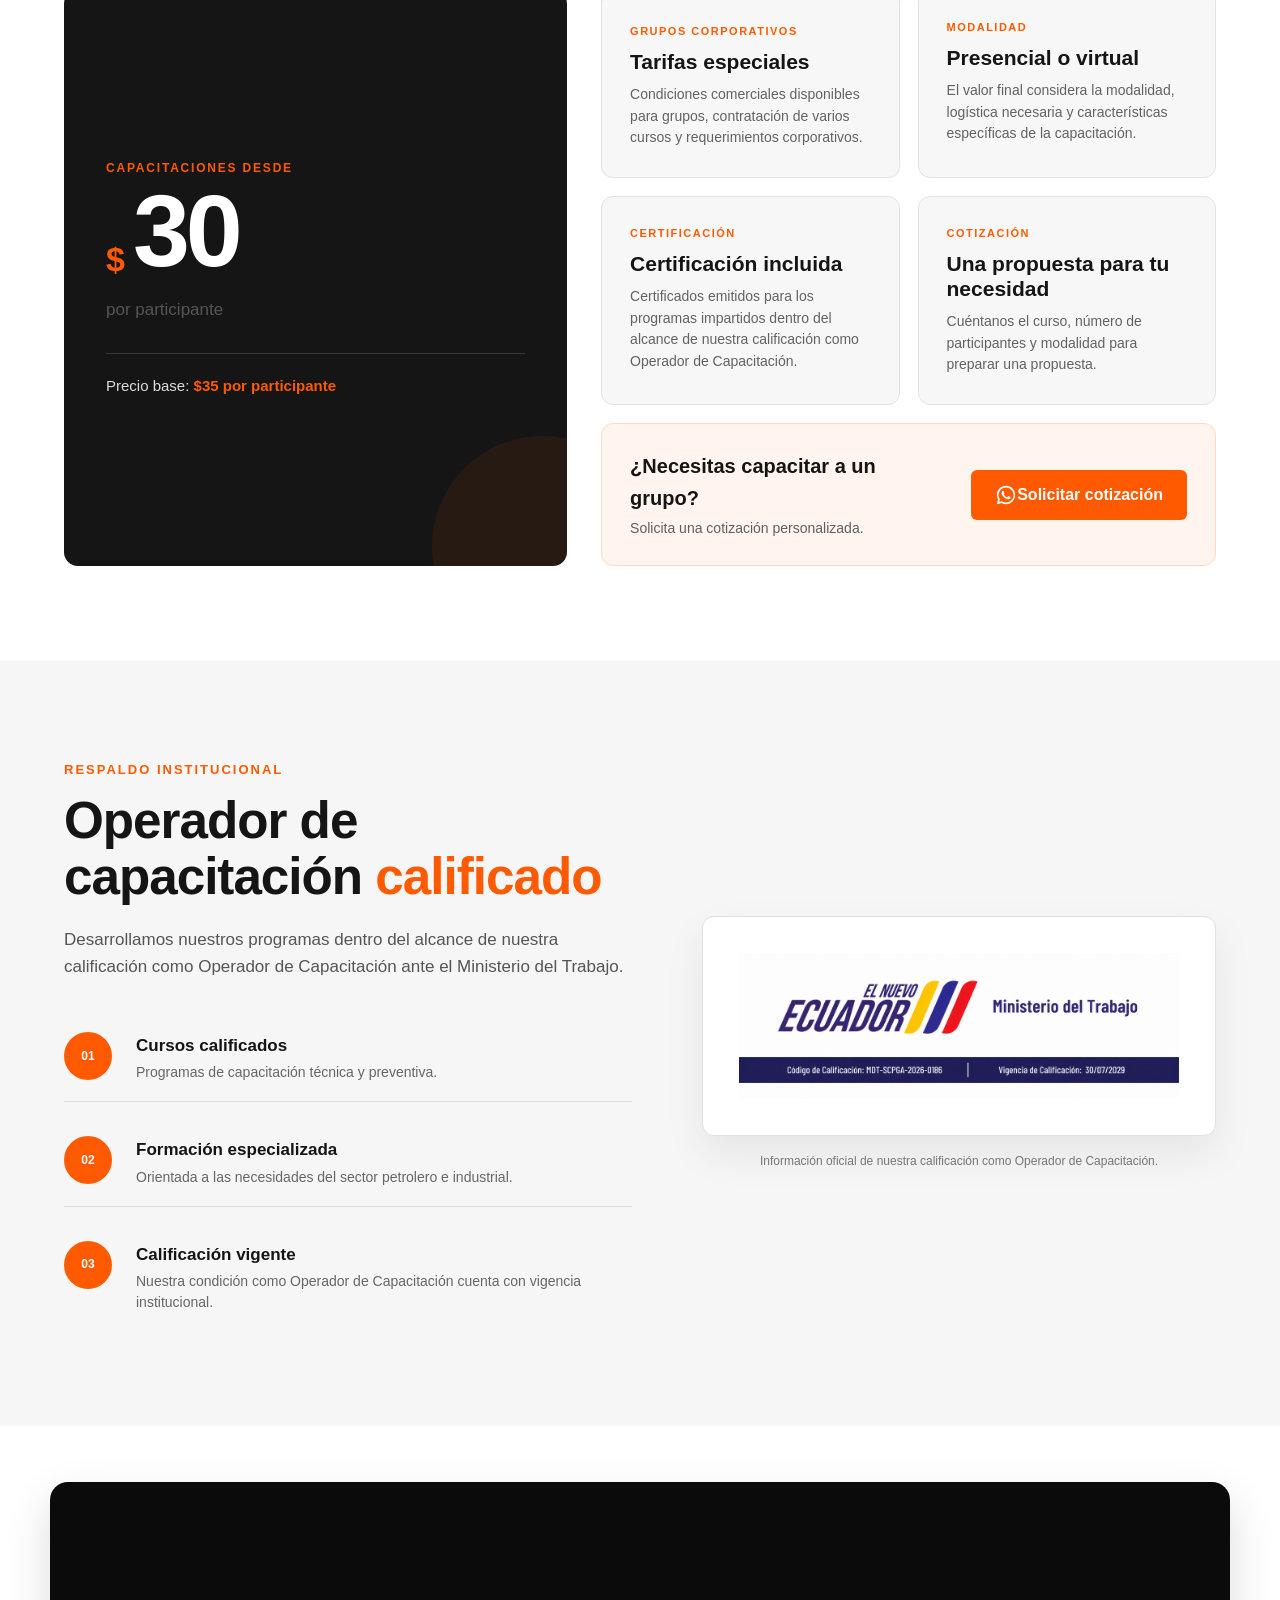
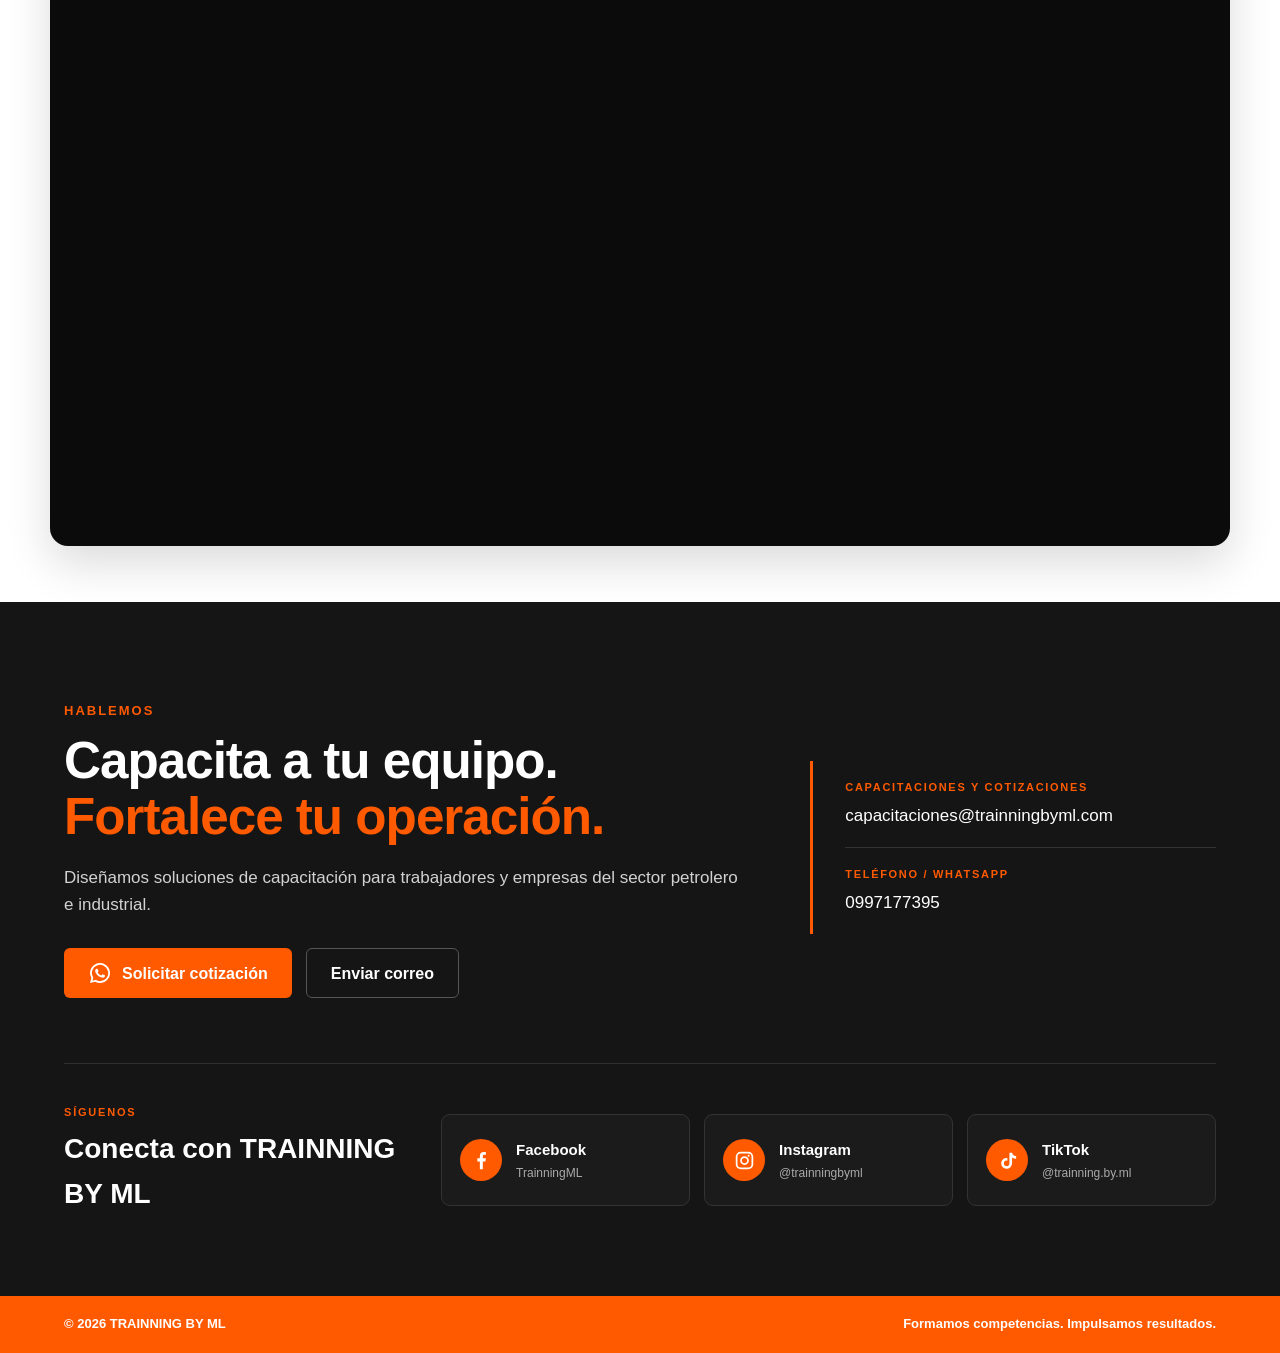
==== commit fc4fa5ce: "Add files via upload" ====
--- a/index.html
+++ b/index.html
@@ -692,7 +692,7 @@
                                 Solicitar cotización
                             </a>
 
-                            <a href="mailto:trainningbymlec@gmail.com"
+                            <a href="mailto:capacitaciones@trainningbyml.com"
                                class="contacto-boton contacto-email">
                                 Enviar correo
                             </a>
@@ -704,9 +704,9 @@
                     <div class="contacto-datos">
 
                         <div class="contacto-dato">
-                            <span>CORREO</span>
-                            <a href="mailto:trainningbymlec@gmail.com">
-                                trainningbymlec@gmail.com
+                            <span>CAPACITACIONES Y COTIZACIONES</span>
+                            <a href="mailto:capacitaciones@trainningbyml.com">
+                                capacitaciones@trainningbyml.com
                             </a>
                         </div>
 
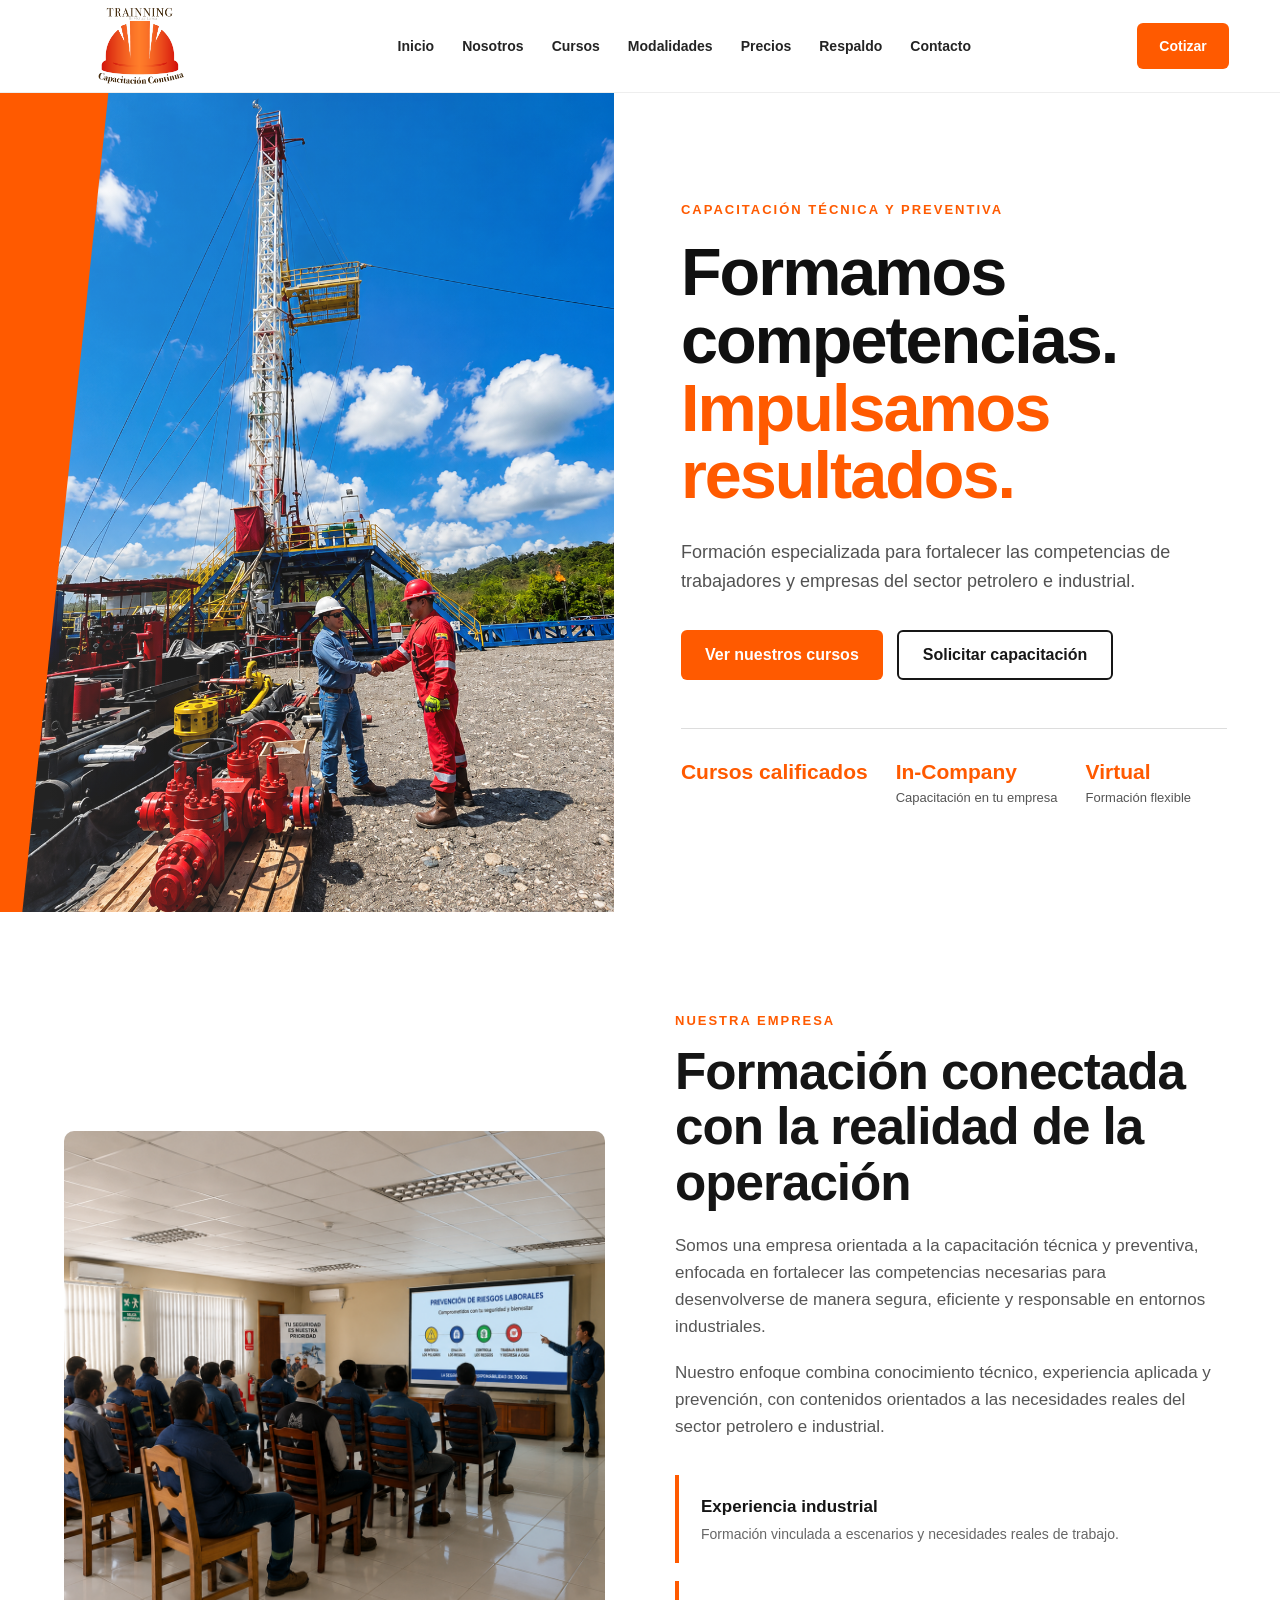
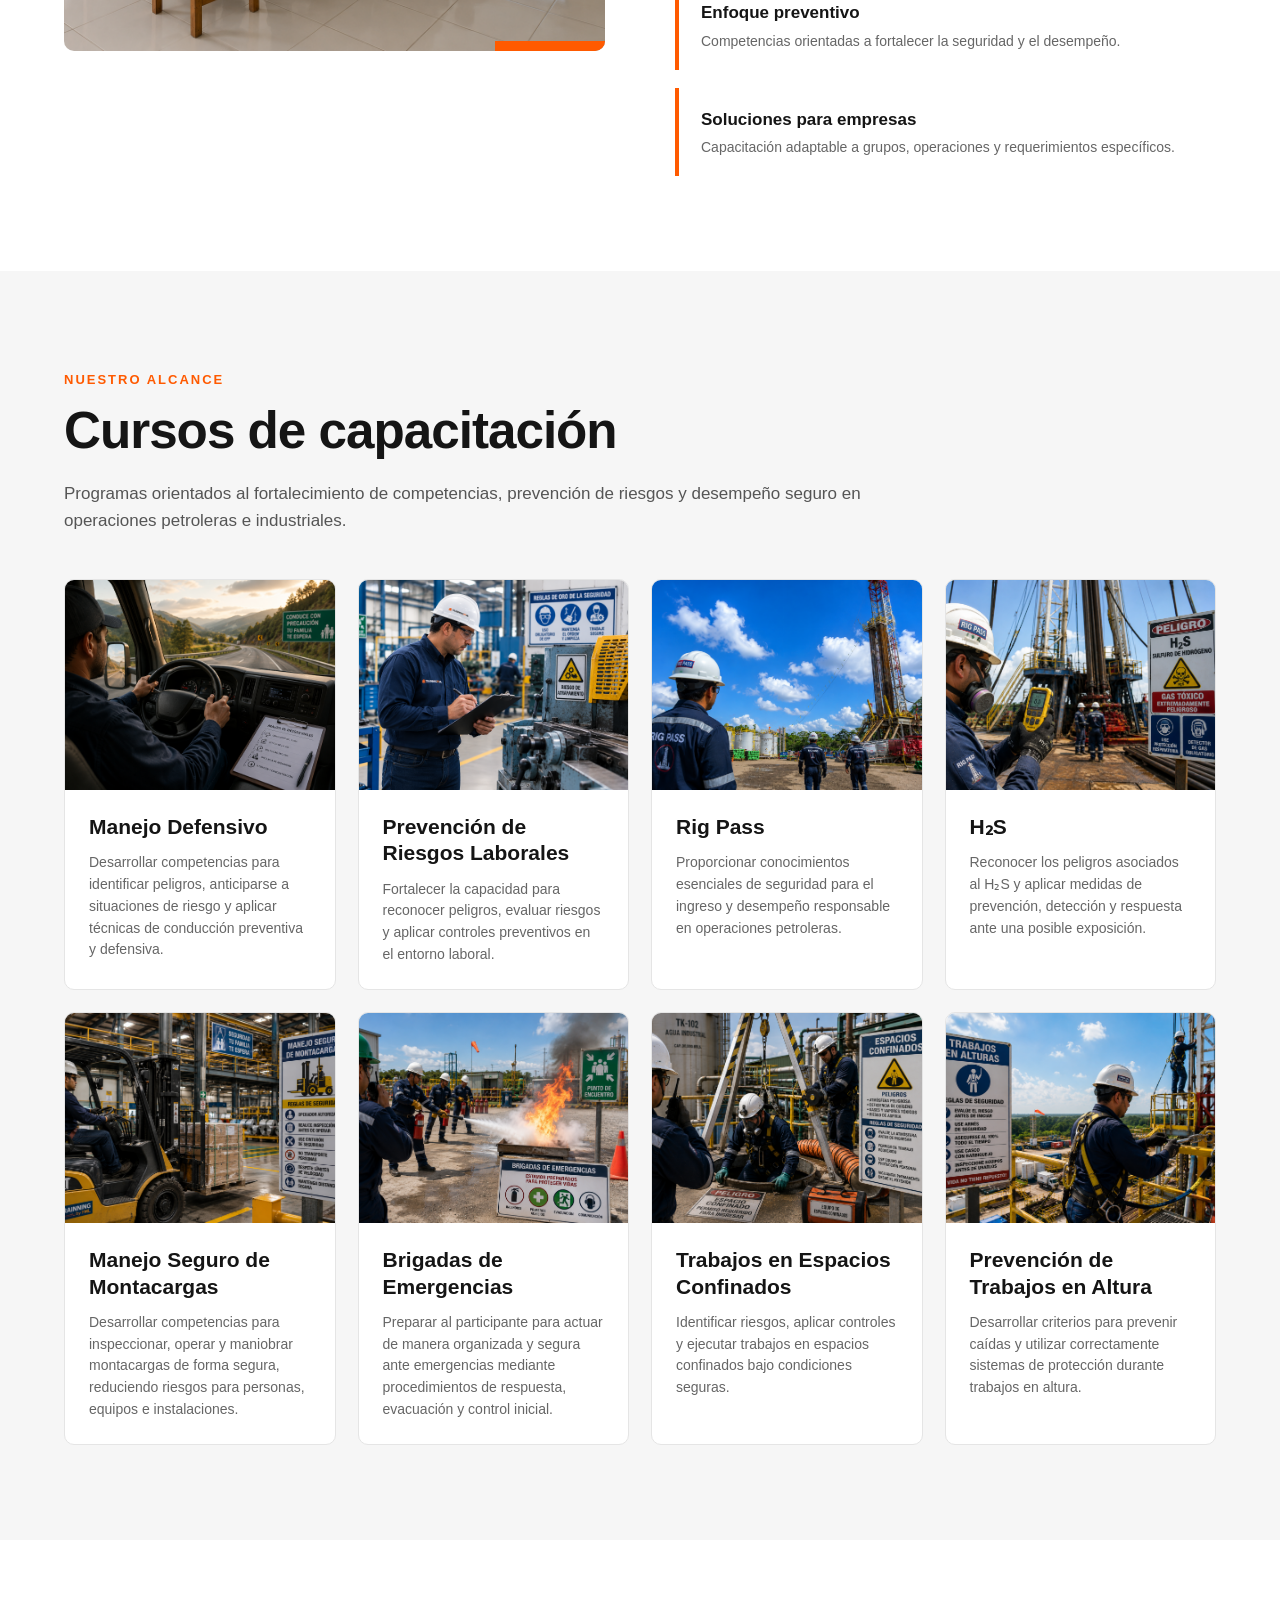
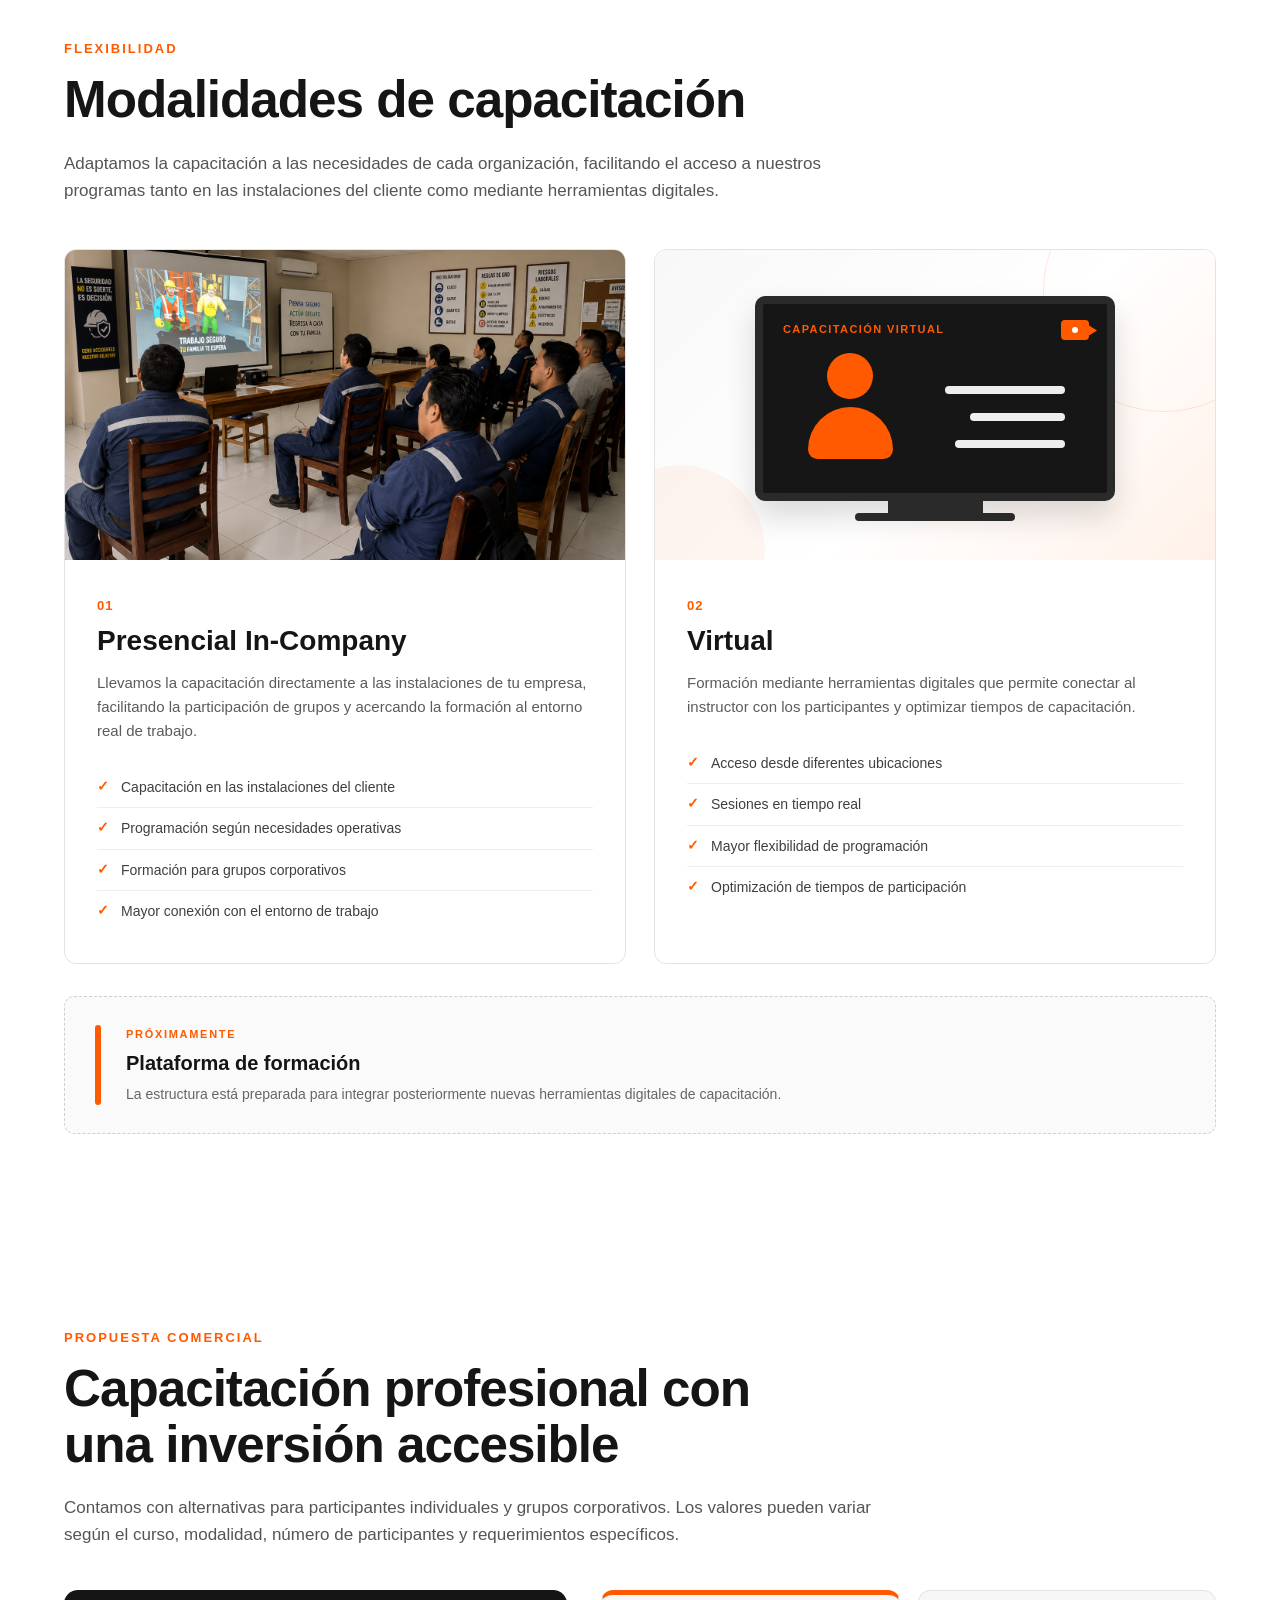
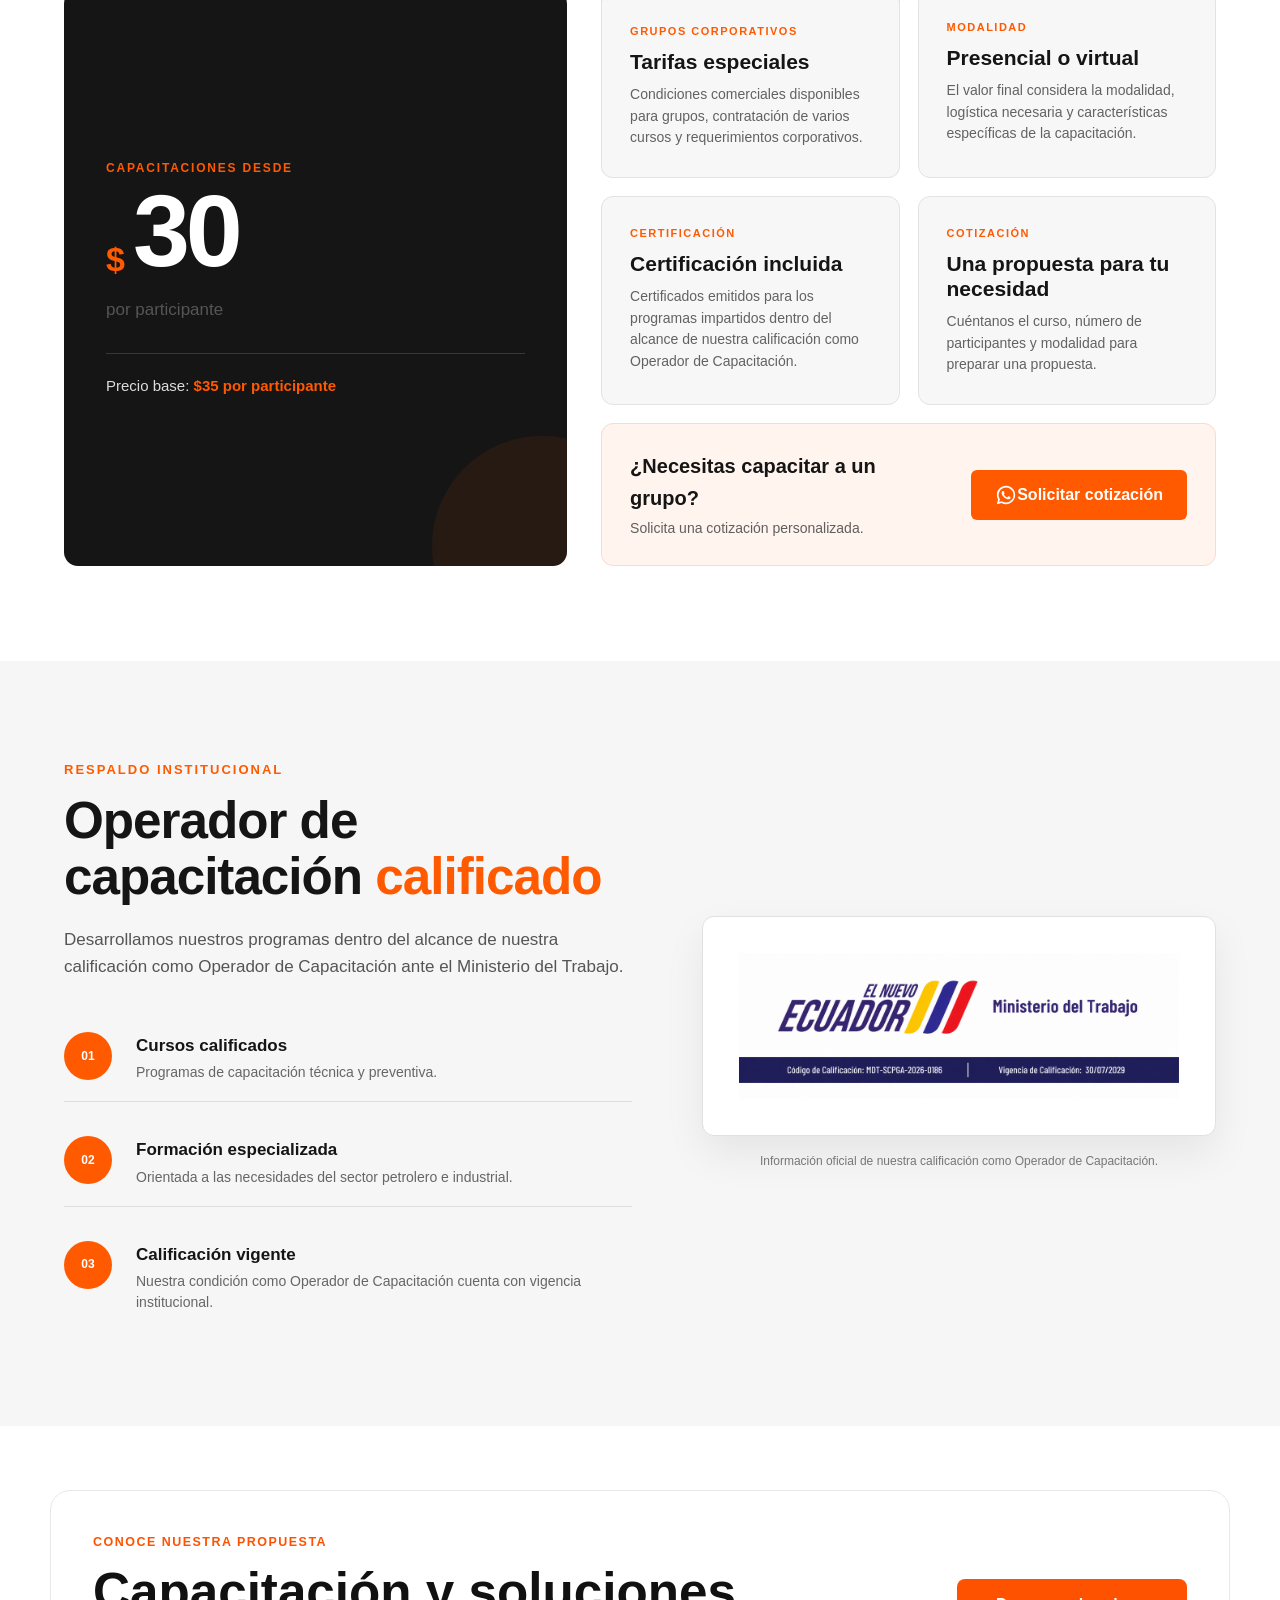
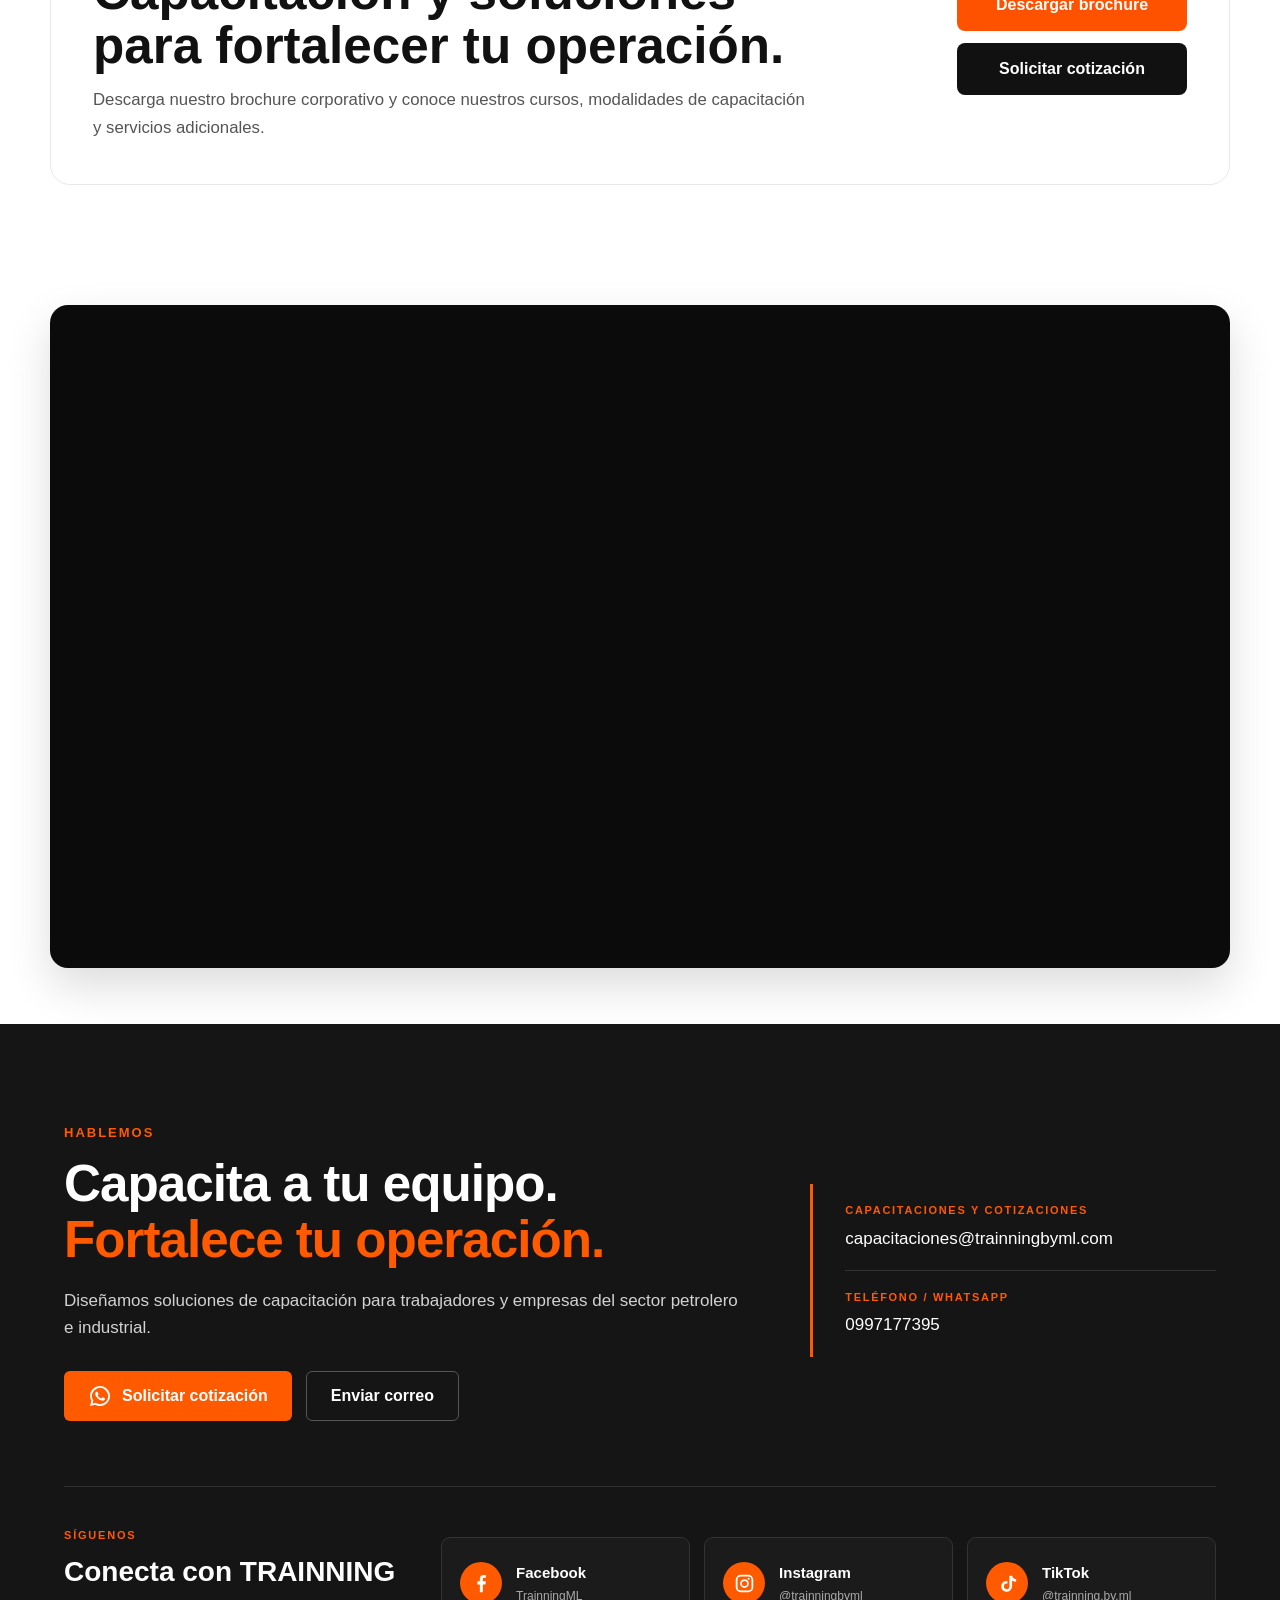
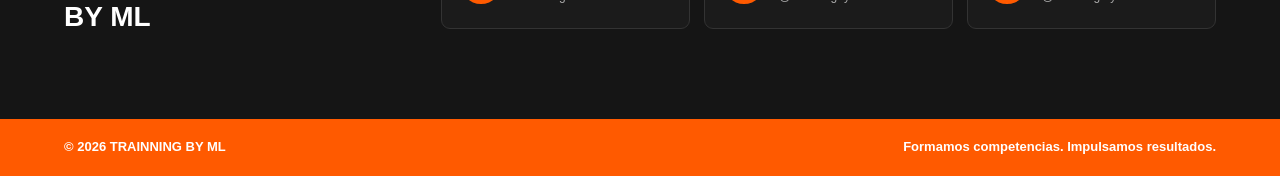
==== commit 9c3d6fe7: "Add files via upload" ====
--- a/index.html
+++ b/index.html
@@ -43,6 +43,11 @@
         }
     </style>
 
+
+<style>
+.brochure-cta{background:#fff;padding:64px 20px}.brochure-cta__inner{width:min(1180px,100%);margin:0 auto;display:flex;align-items:center;justify-content:space-between;gap:48px;padding:42px;border:1px solid #e8e8e8;border-radius:20px}.brochure-cta__copy{max-width:720px}.brochure-cta__eyebrow{display:block;margin-bottom:12px;color:#ff5200;font-weight:800;letter-spacing:.12em;font-size:.78rem}.brochure-cta h2{margin:0 0 14px;font-size:clamp(2rem,4vw,3.2rem);line-height:1.05;color:#111}.brochure-cta p{margin:0;color:#555;font-size:1.05rem;line-height:1.65}.brochure-cta__actions{display:flex;flex-direction:column;gap:12px;min-width:230px}.brochure-cta__btn{display:inline-flex;align-items:center;justify-content:center;min-height:52px;padding:0 22px;border-radius:8px;font-weight:700;text-decoration:none;transition:transform .2s ease,opacity .2s ease}.brochure-cta__btn:hover{transform:translateY(-2px)}.brochure-cta__btn--primary{background:#ff5200;color:#fff}.brochure-cta__btn--secondary{background:#111;color:#fff}@media(max-width:800px){.brochure-cta{padding:38px 14px}.brochure-cta__inner{flex-direction:column;align-items:stretch;padding:28px 22px;gap:28px}.brochure-cta__actions{min-width:0}}
+</style>
+
 </head>
 
 <body>
@@ -648,7 +653,22 @@
 
 
         
-    <section class="video-marca" aria-label="TRAINNING BY ML">
+    
+<section class="brochure-cta" aria-label="Brochure TRAINNING BY ML">
+  <div class="brochure-cta__inner">
+    <div class="brochure-cta__copy">
+      <span class="brochure-cta__eyebrow">CONOCE NUESTRA PROPUESTA</span>
+      <h2>Capacitación y soluciones para fortalecer tu operación.</h2>
+      <p>Descarga nuestro brochure corporativo y conoce nuestros cursos, modalidades de capacitación y servicios adicionales.</p>
+    </div>
+    <div class="brochure-cta__actions">
+      <a class="brochure-cta__btn brochure-cta__btn--primary" href="documentos/brochure-trainning-by-ml.pdf" download="brochure-trainning-by-ml.pdf">Descargar brochure</a>
+      <a class="brochure-cta__btn brochure-cta__btn--secondary" href="https://wa.me/593997177395?text=Hola%2C%20deseo%20informaci%C3%B3n%20sobre%20las%20capacitaciones%20de%20TRAINNING%20BY%20ML." target="_blank" rel="noopener">Solicitar cotización</a>
+    </div>
+  </div>
+</section>
+
+<section class="video-marca" aria-label="TRAINNING BY ML">
         <div class="contenedor-video-marca">
             <video class="video-marca-player" autoplay muted loop playsinline preload="auto">
                 <source src="videos/trainning-by-ml-logo.mp4" type="video/mp4">
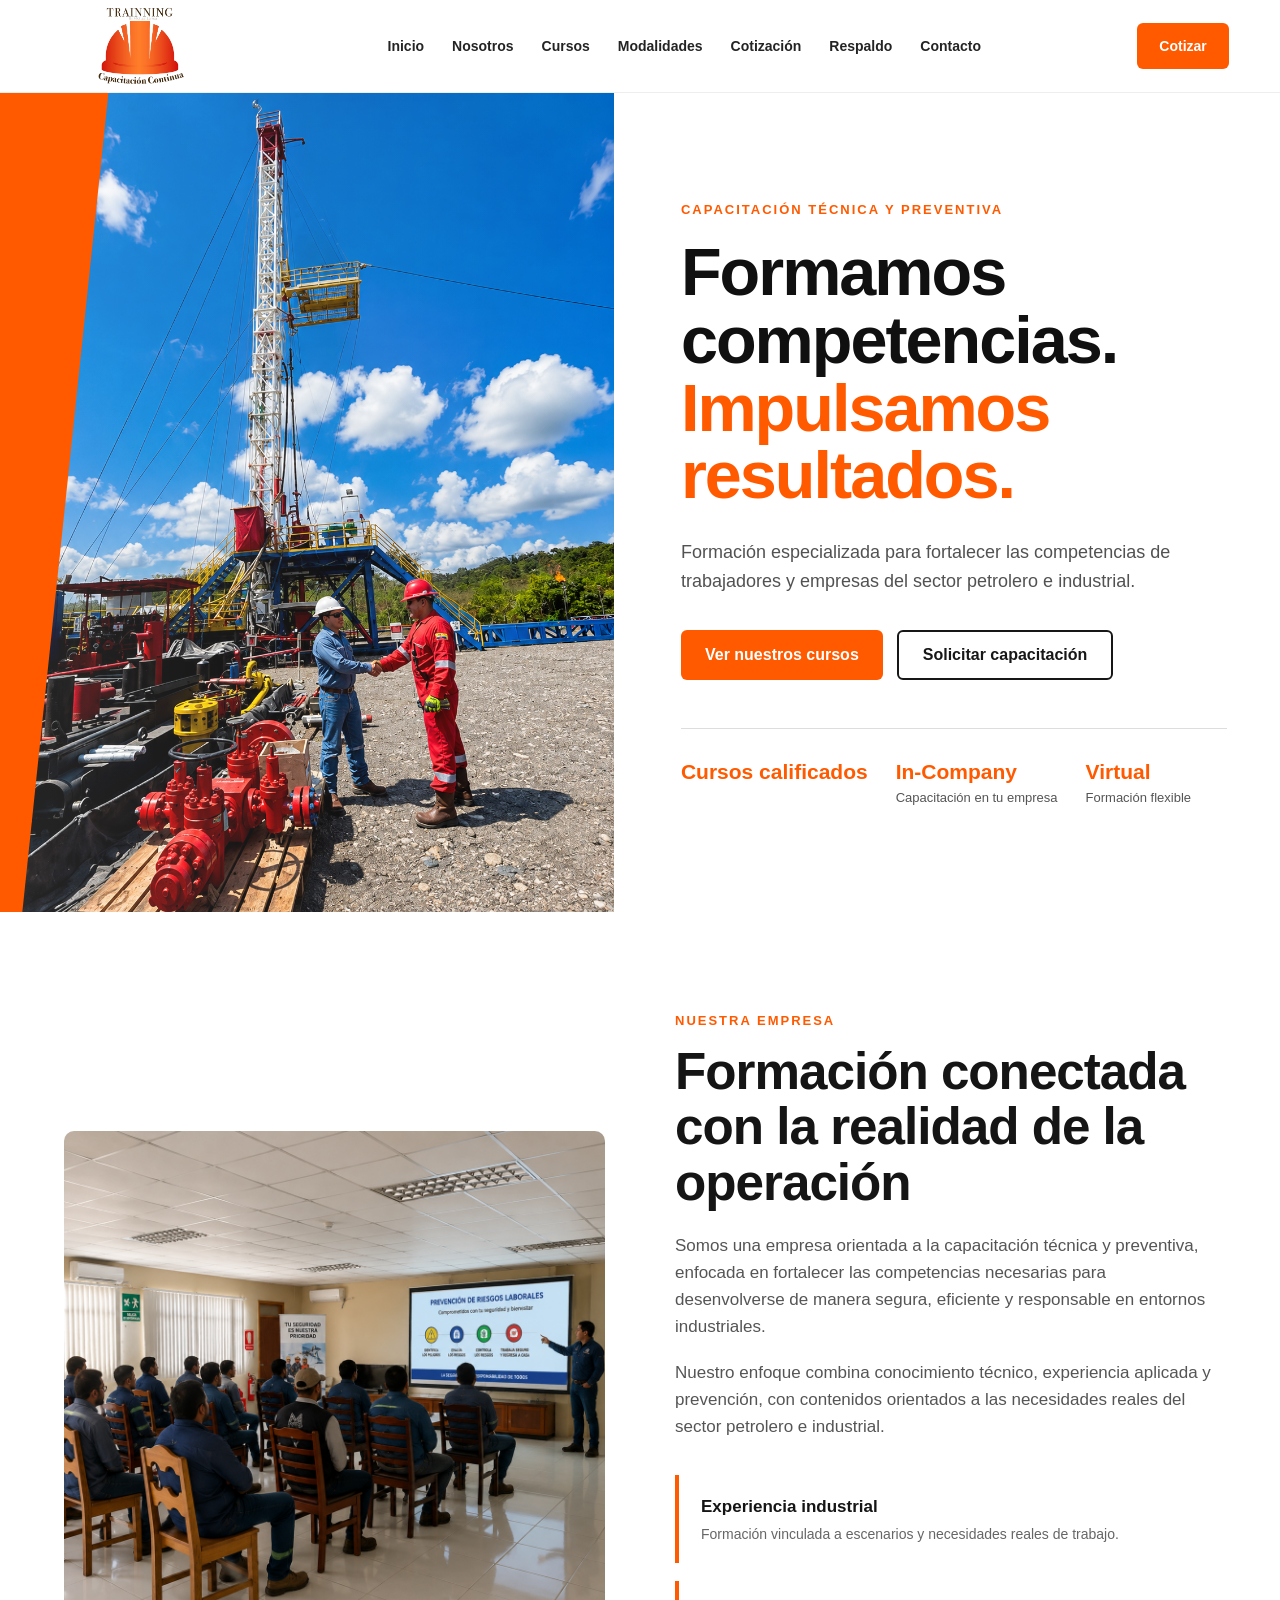
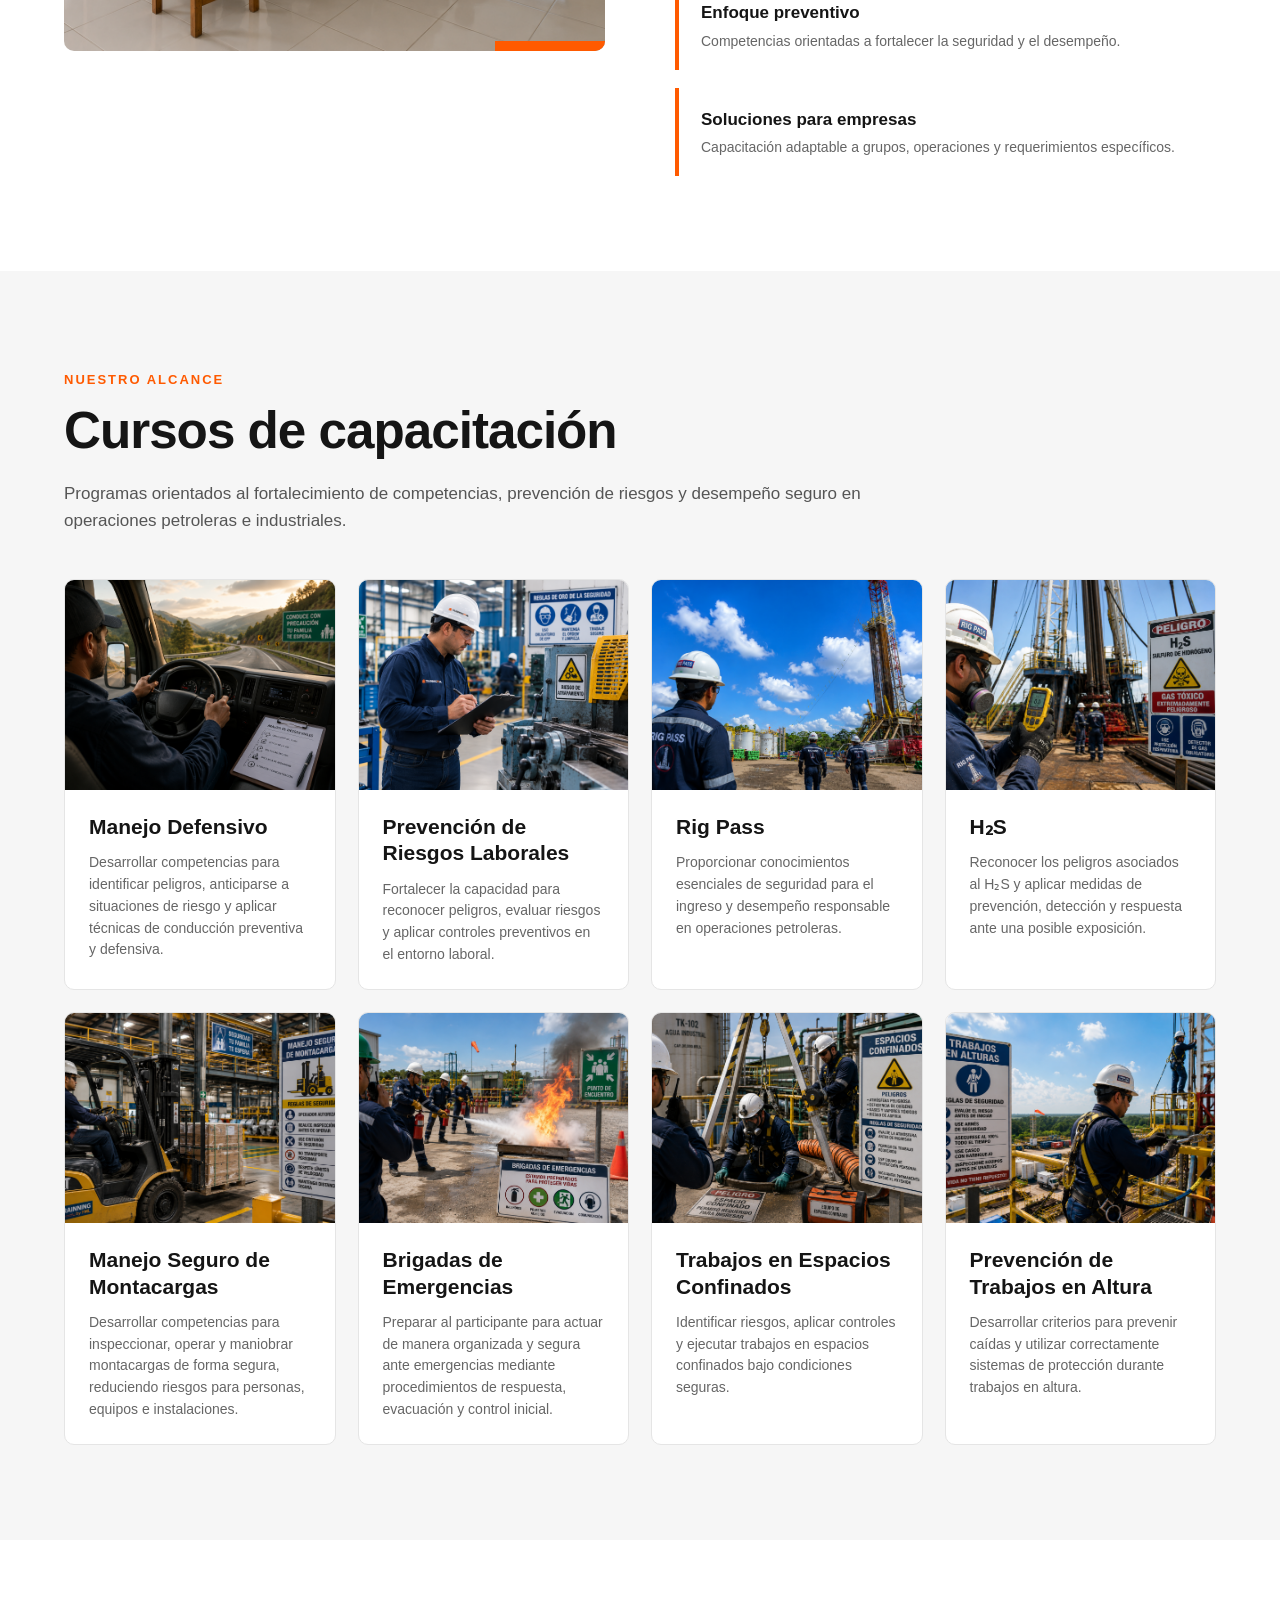
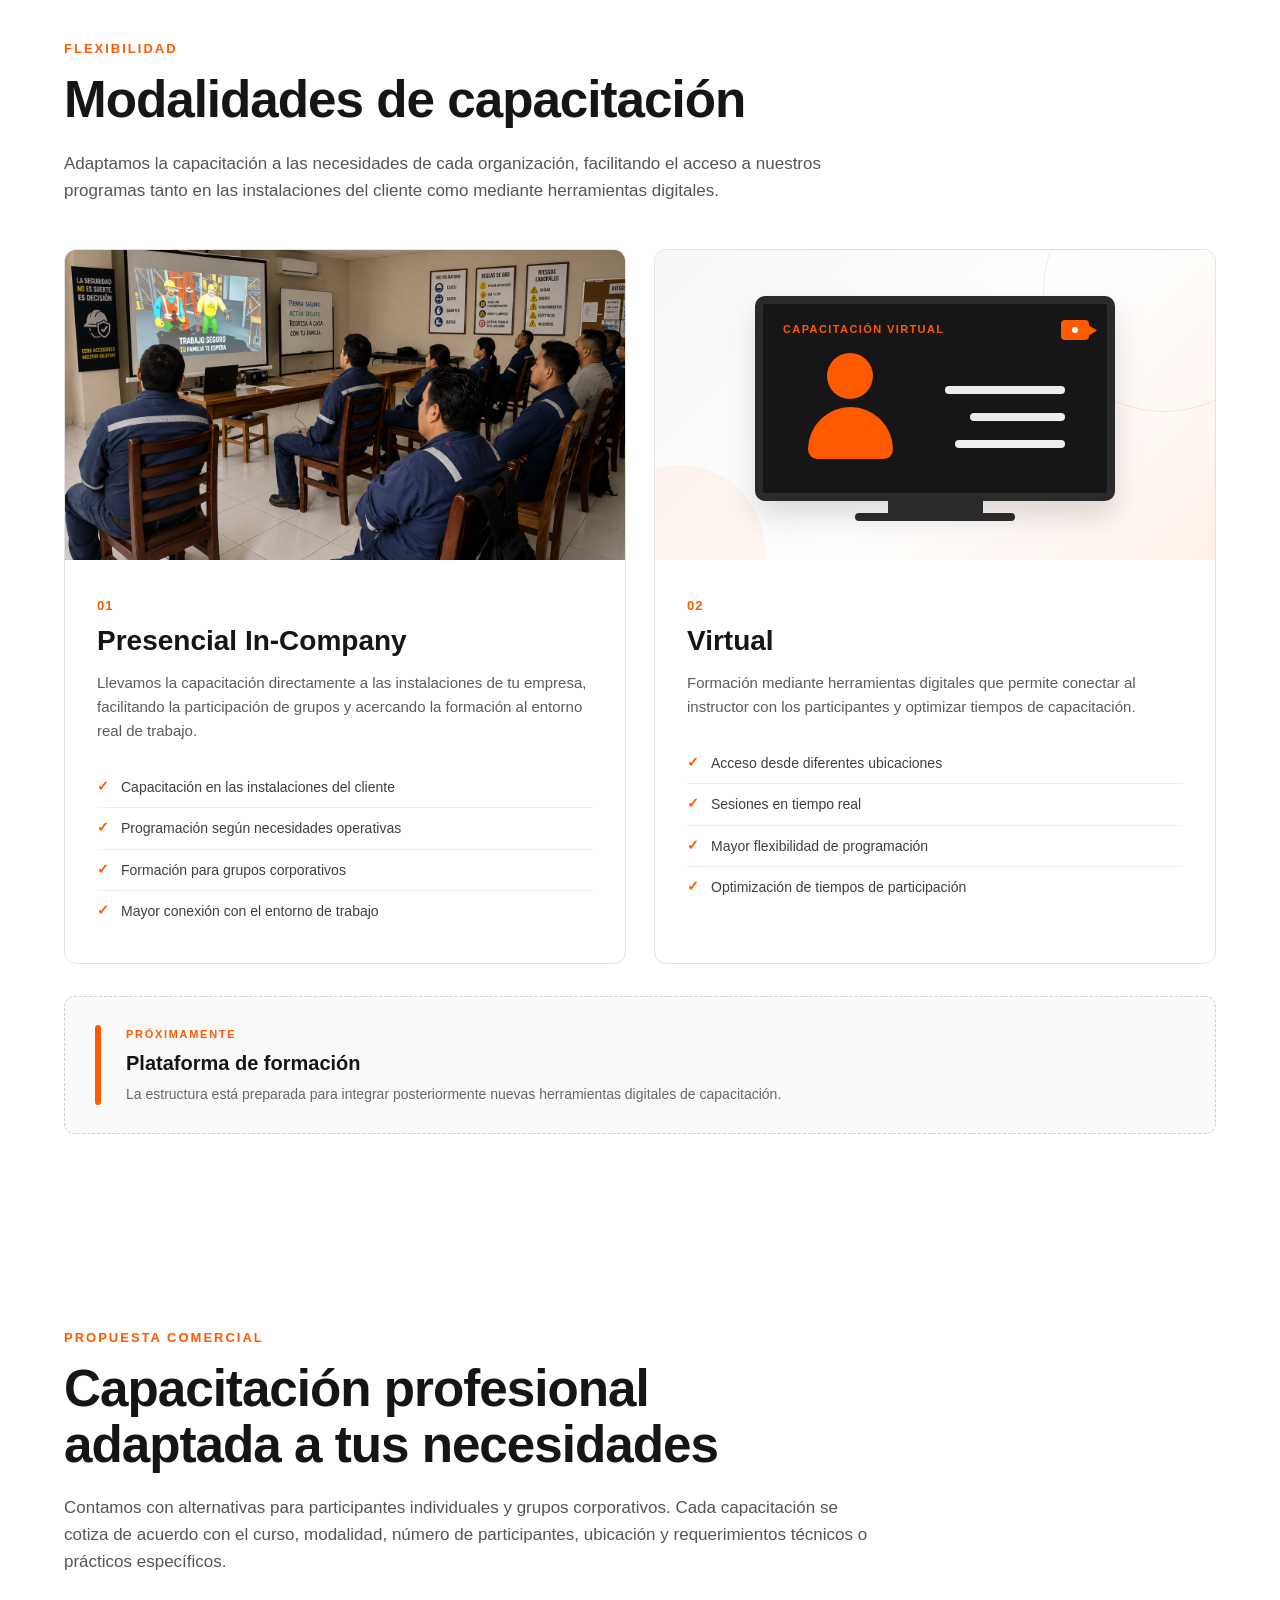
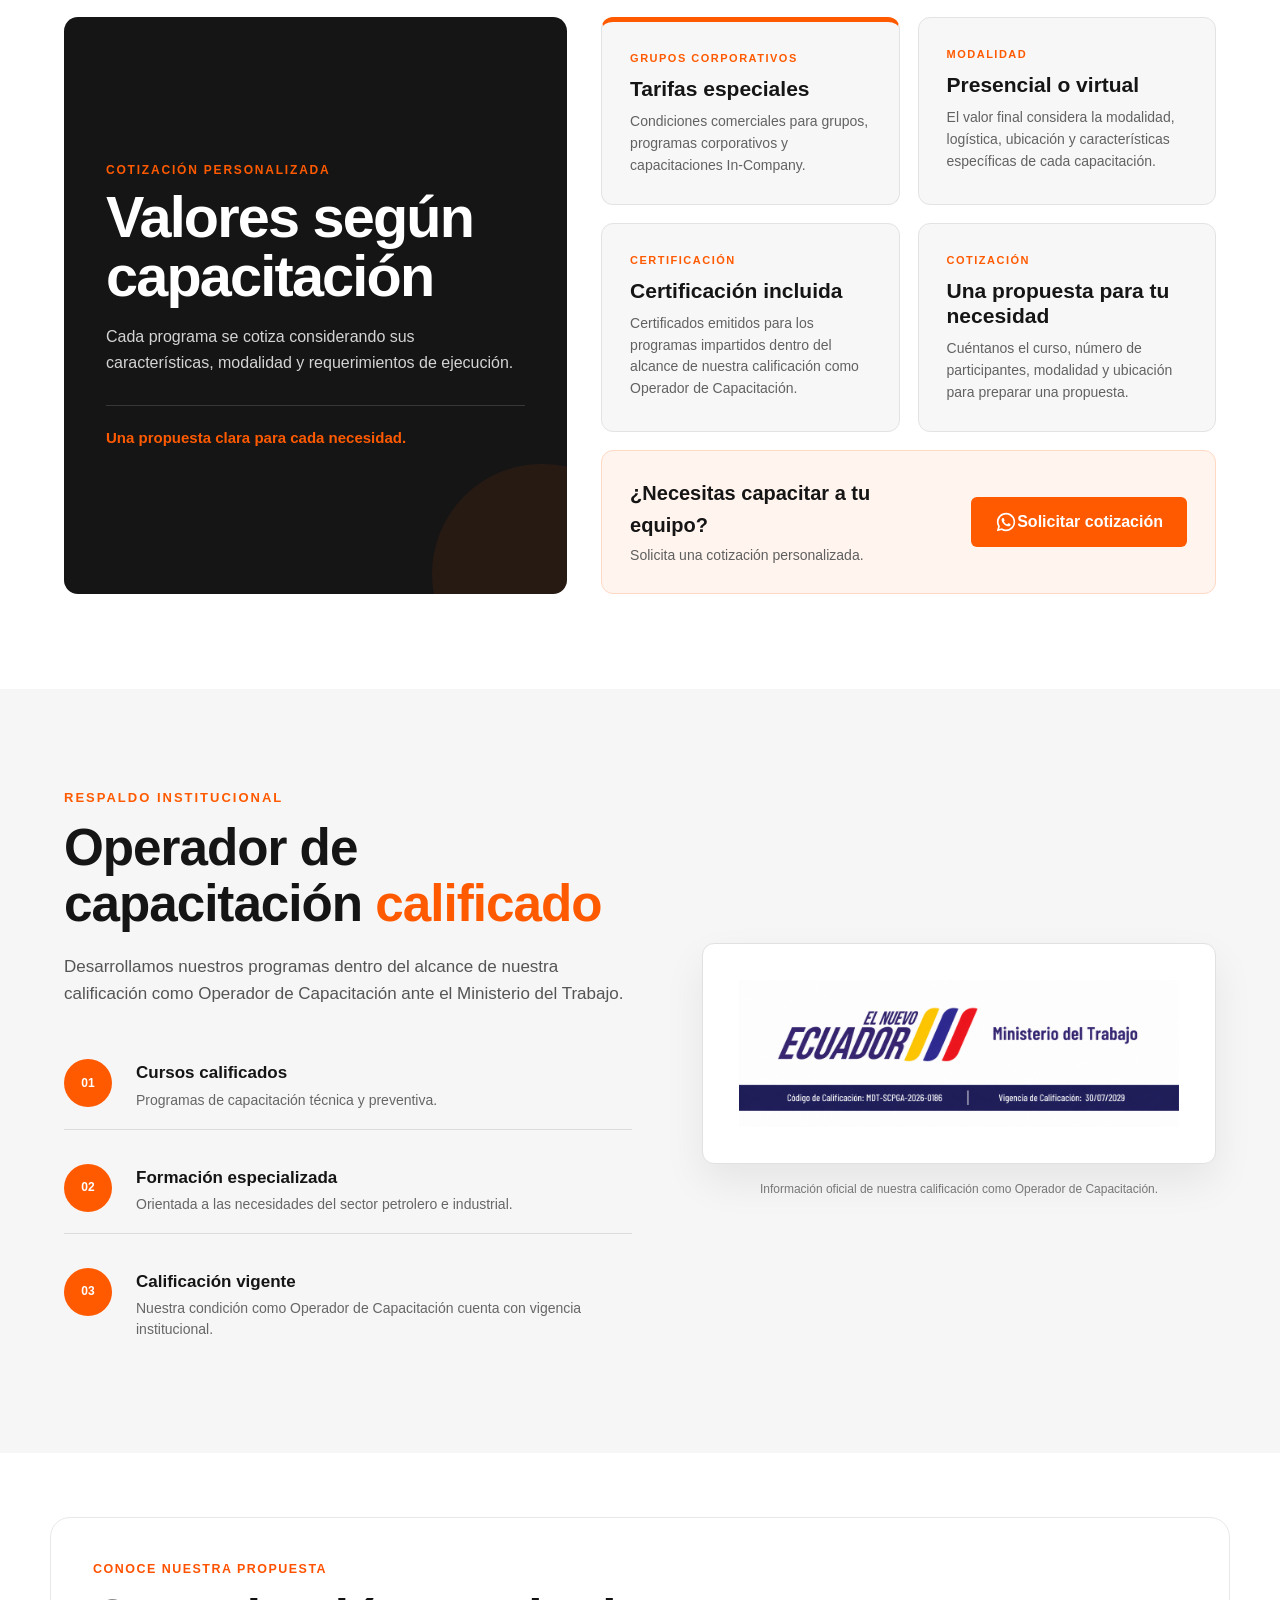
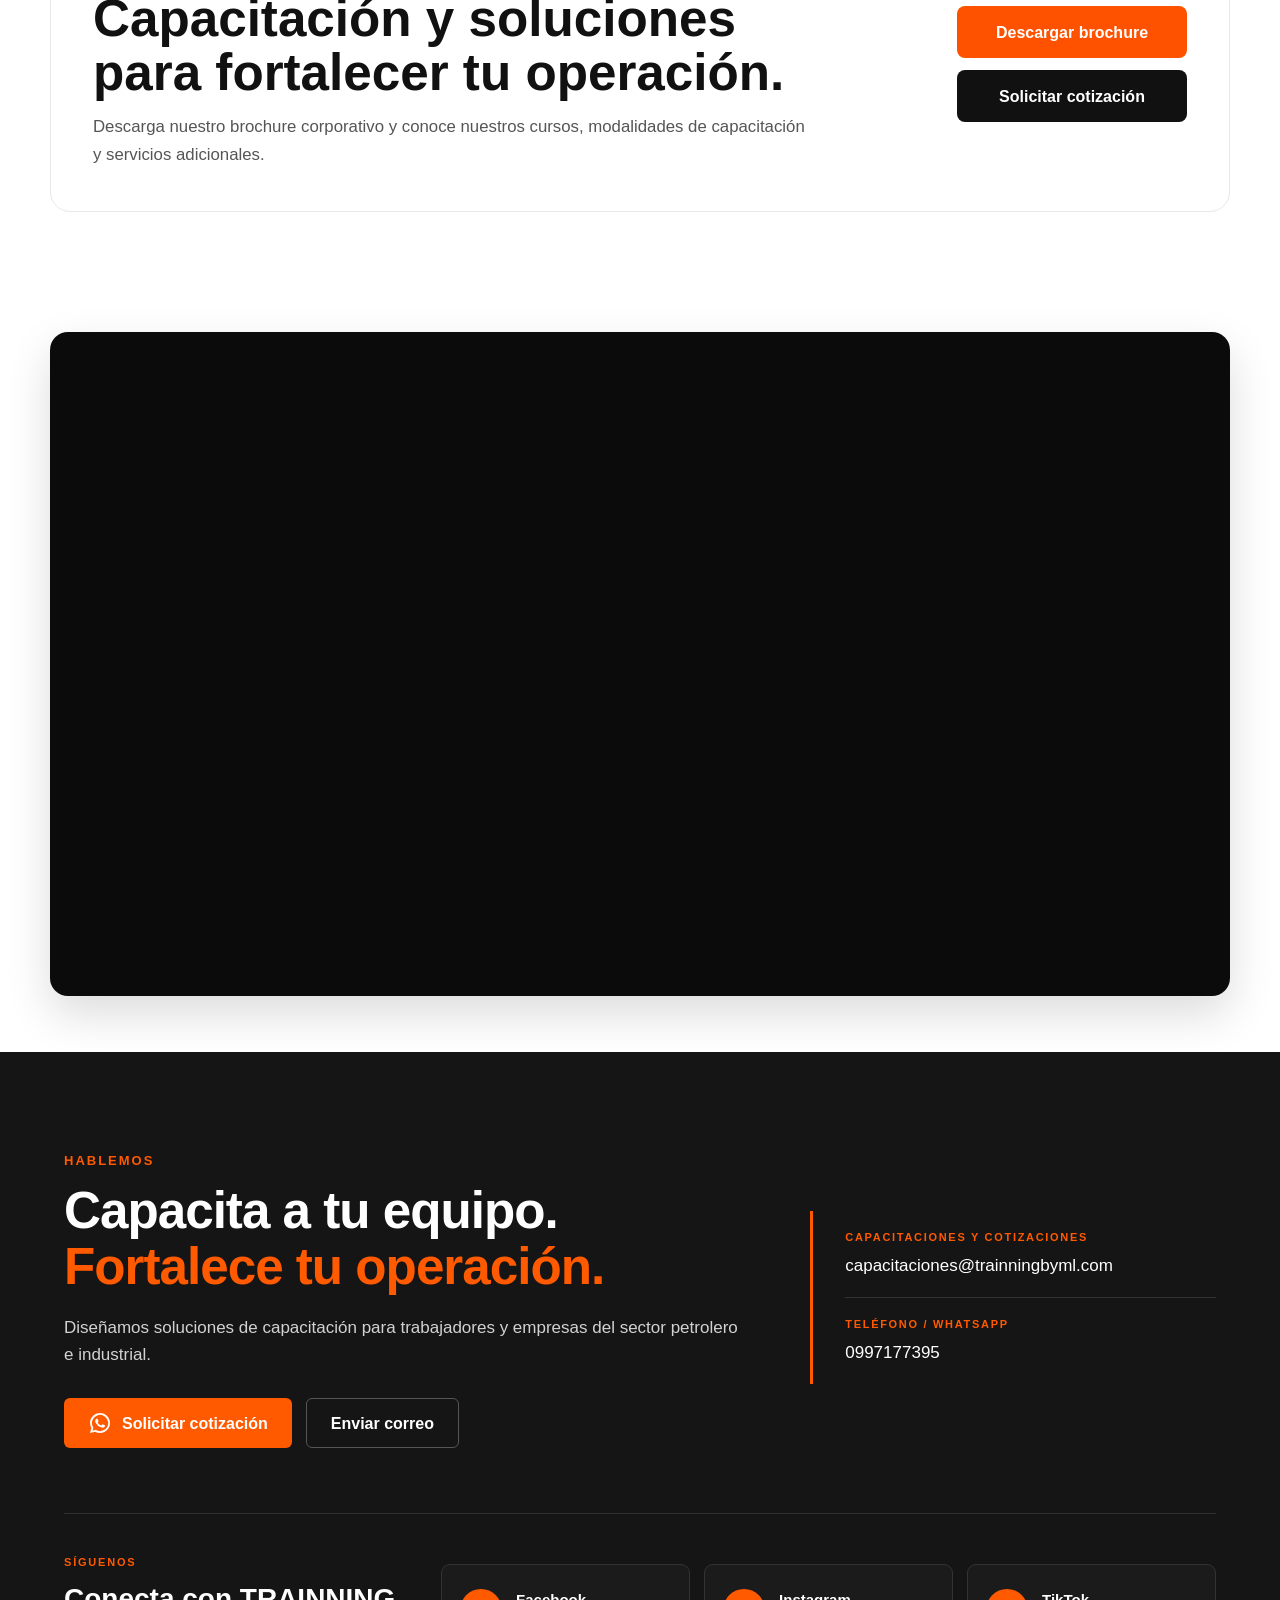
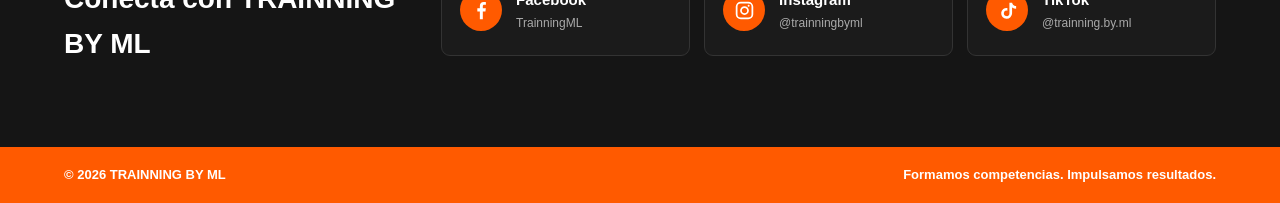
==== commit fb8dccb9: "Add files via upload" ====
--- a/index.html
+++ b/index.html
@@ -66,7 +66,7 @@
                 <a href="#nosotros">Nosotros</a>
                 <a href="#cursos">Cursos</a>
                 <a href="#modalidades">Modalidades</a>
-                <a href="#precios">Precios</a>
+                <a href="#precios">Cotización</a>
                 <a href="#respaldo">Respaldo</a>
                 <a href="#contacto">Contacto</a>
             </nav>
@@ -459,37 +459,37 @@
                     <span class="subtitulo">PROPUESTA COMERCIAL</span>
 
                     <h2>
-                        Capacitación profesional con una inversión accesible
+                        Capacitación profesional adaptada a tus necesidades
                     </h2>
 
                     <p>
                         Contamos con alternativas para participantes individuales
-                        y grupos corporativos. Los valores pueden variar según
-                        el curso, modalidad, número de participantes y
-                        requerimientos específicos.
+                        y grupos corporativos. Cada capacitación se cotiza de acuerdo
+                        con el curso, modalidad, número de participantes, ubicación
+                        y requerimientos técnicos o prácticos específicos.
                     </p>
 
                 </div>
 
                 <div class="precios-grid">
 
-                    <div class="precio-principal">
+                    <div class="precio-principal precio-principal-cotizacion">
 
                         <span class="precio-etiqueta">
-                            CAPACITACIONES DESDE
+                            COTIZACIÓN PERSONALIZADA
                         </span>
 
-                        <div class="precio-desde">
-                            <span class="precio-signo">$</span>
-                            <strong class="precio-valor">30</strong>
-                        </div>
-
-                        <p class="precio-persona">
-                            por participante
+                        <h3 class="cotizacion-titulo">
+                            Valores según capacitación
+                        </h3>
+
+                        <p class="cotizacion-descripcion">
+                            Cada programa se cotiza considerando sus características,
+                            modalidad y requerimientos de ejecución.
                         </p>
 
-                        <div class="precio-base">
-                            Precio base: <strong>$35 por participante</strong>
+                        <div class="precio-base cotizacion-base">
+                            <strong>Una propuesta clara para cada necesidad.</strong>
                         </div>
 
                     </div>
@@ -500,9 +500,8 @@
                             <span>GRUPOS CORPORATIVOS</span>
                             <h3>Tarifas especiales</h3>
                             <p>
-                                Condiciones comerciales disponibles para grupos,
-                                contratación de varios cursos y requerimientos
-                                corporativos.
+                                Condiciones comerciales para grupos, programas
+                                corporativos y capacitaciones In-Company.
                             </p>
                         </article>
 
@@ -510,9 +509,8 @@
                             <span>MODALIDAD</span>
                             <h3>Presencial o virtual</h3>
                             <p>
-                                El valor final considera la modalidad,
-                                logística necesaria y características
-                                específicas de la capacitación.
+                                El valor final considera la modalidad, logística,
+                                ubicación y características específicas de cada capacitación.
                             </p>
                         </article>
 
@@ -520,9 +518,9 @@
                             <span>CERTIFICACIÓN</span>
                             <h3>Certificación incluida</h3>
                             <p>
-                                Certificados emitidos para los programas
-                                impartidos dentro del alcance de nuestra
-                                calificación como Operador de Capacitación.
+                                Certificados emitidos para los programas impartidos
+                                dentro del alcance de nuestra calificación como
+                                Operador de Capacitación.
                             </p>
                         </article>
 
@@ -530,21 +528,21 @@
                             <span>COTIZACIÓN</span>
                             <h3>Una propuesta para tu necesidad</h3>
                             <p>
-                                Cuéntanos el curso, número de participantes
-                                y modalidad para preparar una propuesta.
+                                Cuéntanos el curso, número de participantes,
+                                modalidad y ubicación para preparar una propuesta.
                             </p>
                         </article>
 
                         <div class="precio-cta">
 
                             <div>
-                                <strong>¿Necesitas capacitar a un grupo?</strong>
+                                <strong>¿Necesitas capacitar a tu equipo?</strong>
                                 <p>
                                     Solicita una cotización personalizada.
                                 </p>
                             </div>
 
-                            <a href="https://wa.me/593997177395"
+                            <a href="https://wa.me/593997177395?text=Hola%2C%20deseo%20solicitar%20una%20cotizaci%C3%B3n%20de%20capacitaci%C3%B3n%20con%20TRAINNING%20by%20ML."
                                target="_blank"
                                rel="noopener noreferrer"
                                class="boton boton-principal">
--- a/estilos.css
+++ b/estilos.css
@@ -817,6 +817,36 @@
     color: #ff5a00;
 }
 
+
+.precio-principal-cotizacion {
+    justify-content: center;
+}
+
+.cotizacion-titulo {
+    margin: 0 0 18px;
+    max-width: 430px;
+    font-size: clamp(38px, 4.5vw, 64px);
+    line-height: 1.02;
+    letter-spacing: -1.8px;
+    color: #ffffff;
+}
+
+.cotizacion-descripcion {
+    margin: 0 0 20px;
+    max-width: 500px;
+    font-size: 16px !important;
+    line-height: 1.65;
+    color: #d4d4d4 !important;
+}
+
+.cotizacion-base {
+    max-width: 500px;
+}
+
+.cotizacion-base strong {
+    color: #ff5a00;
+}
+
 .precio-detalles {
     display: grid;
     grid-template-columns: 1fr 1fr;
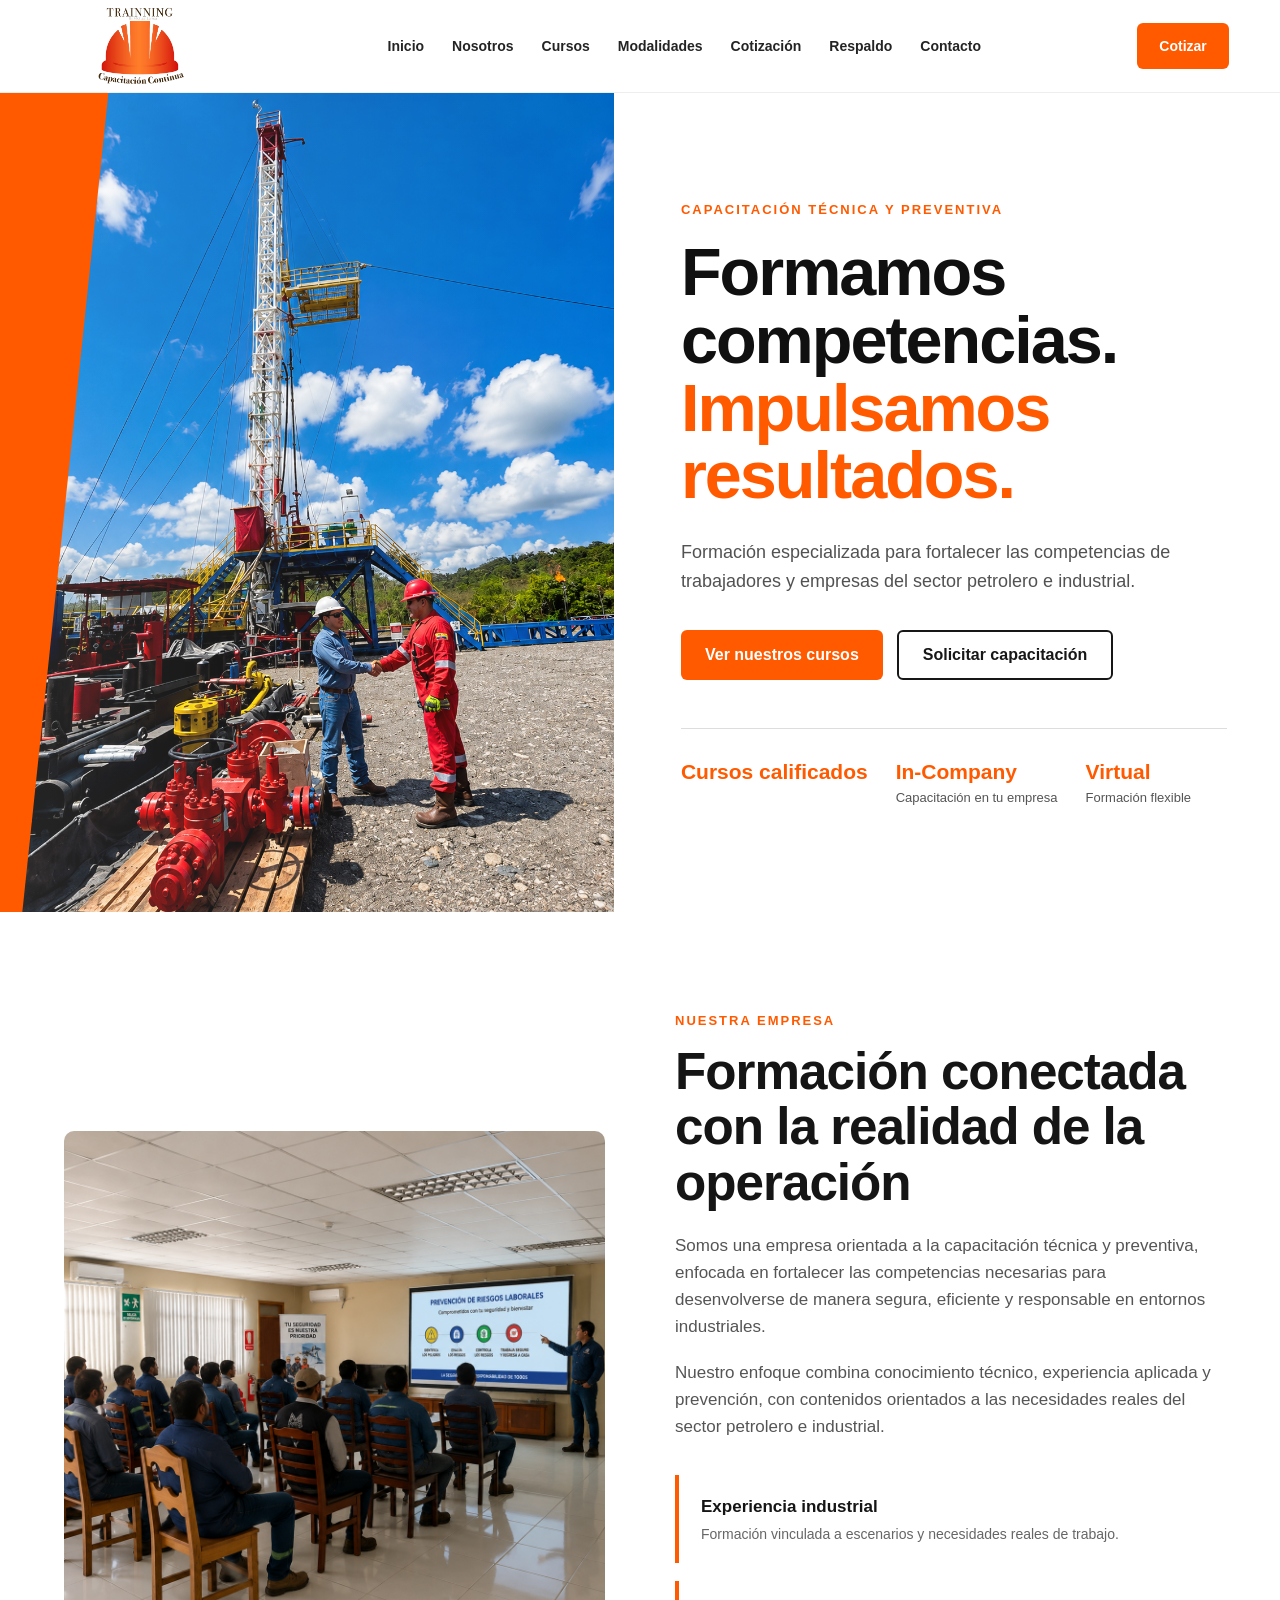
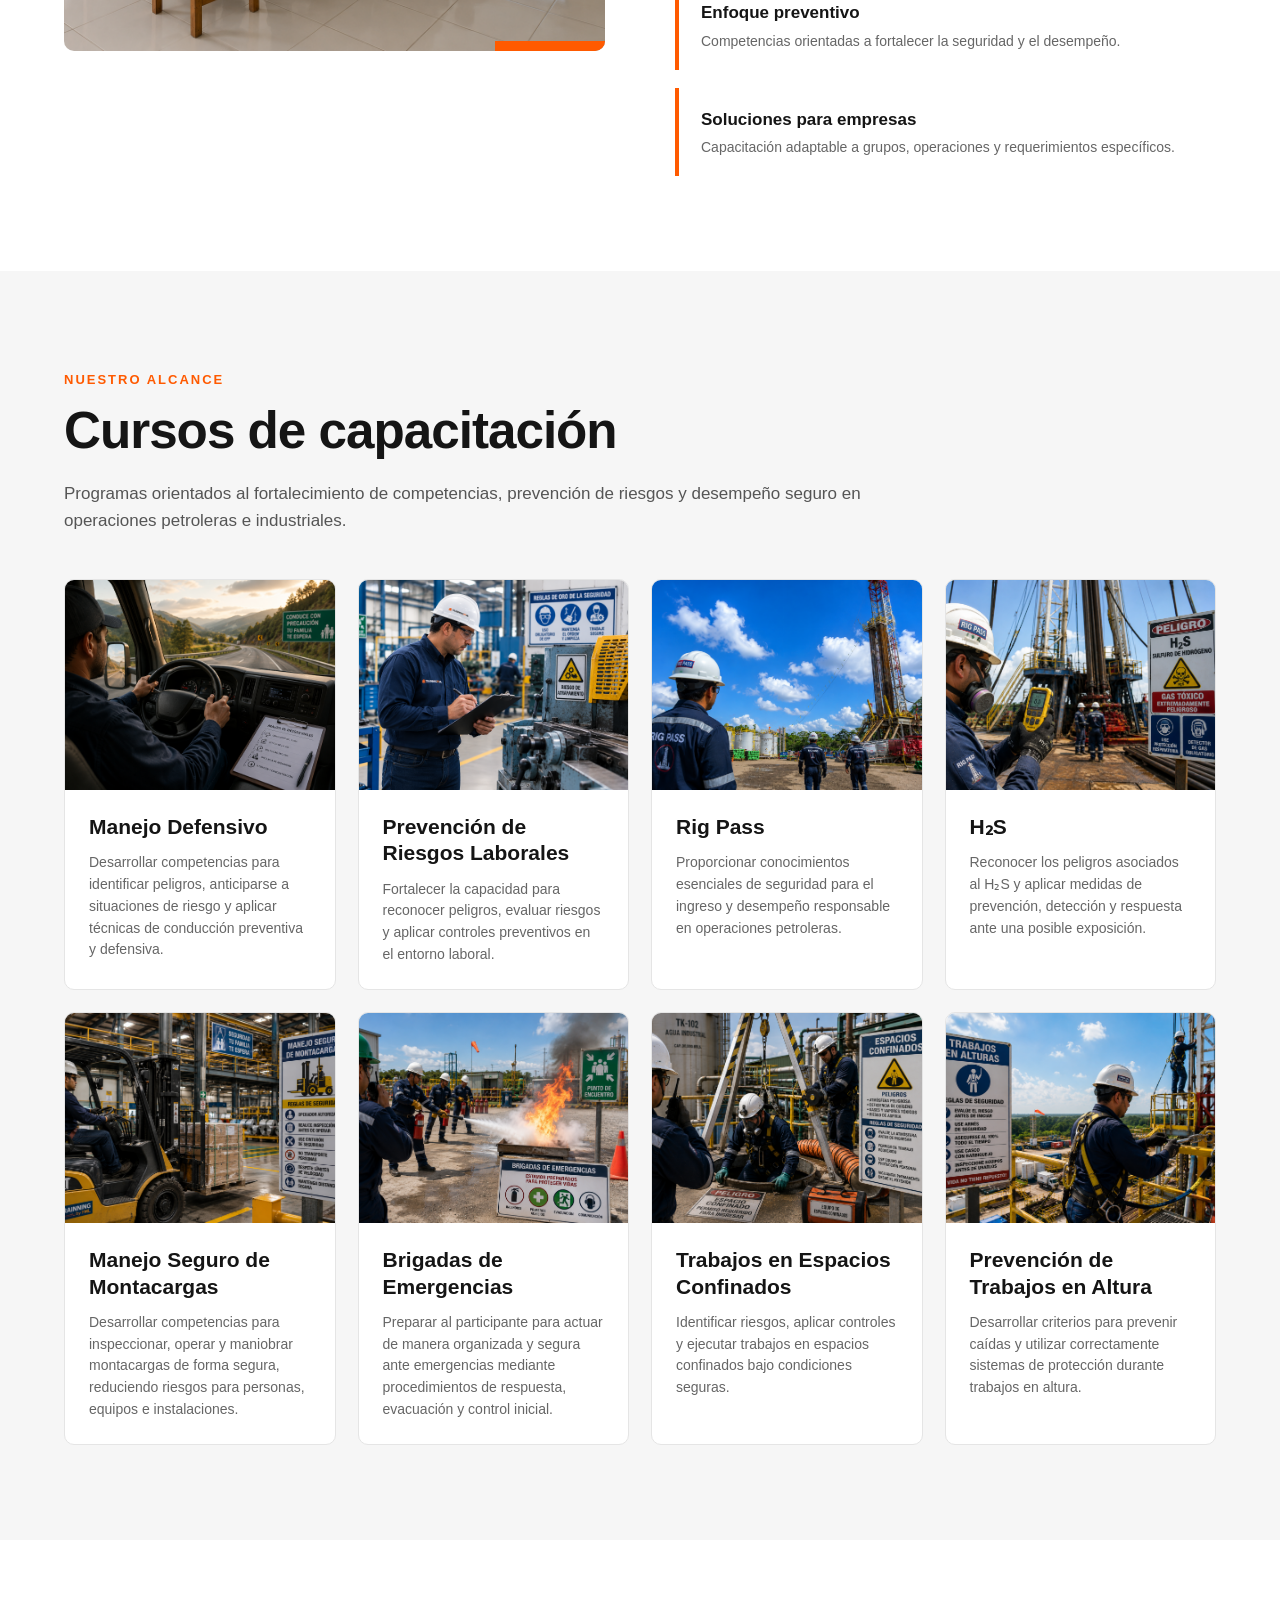
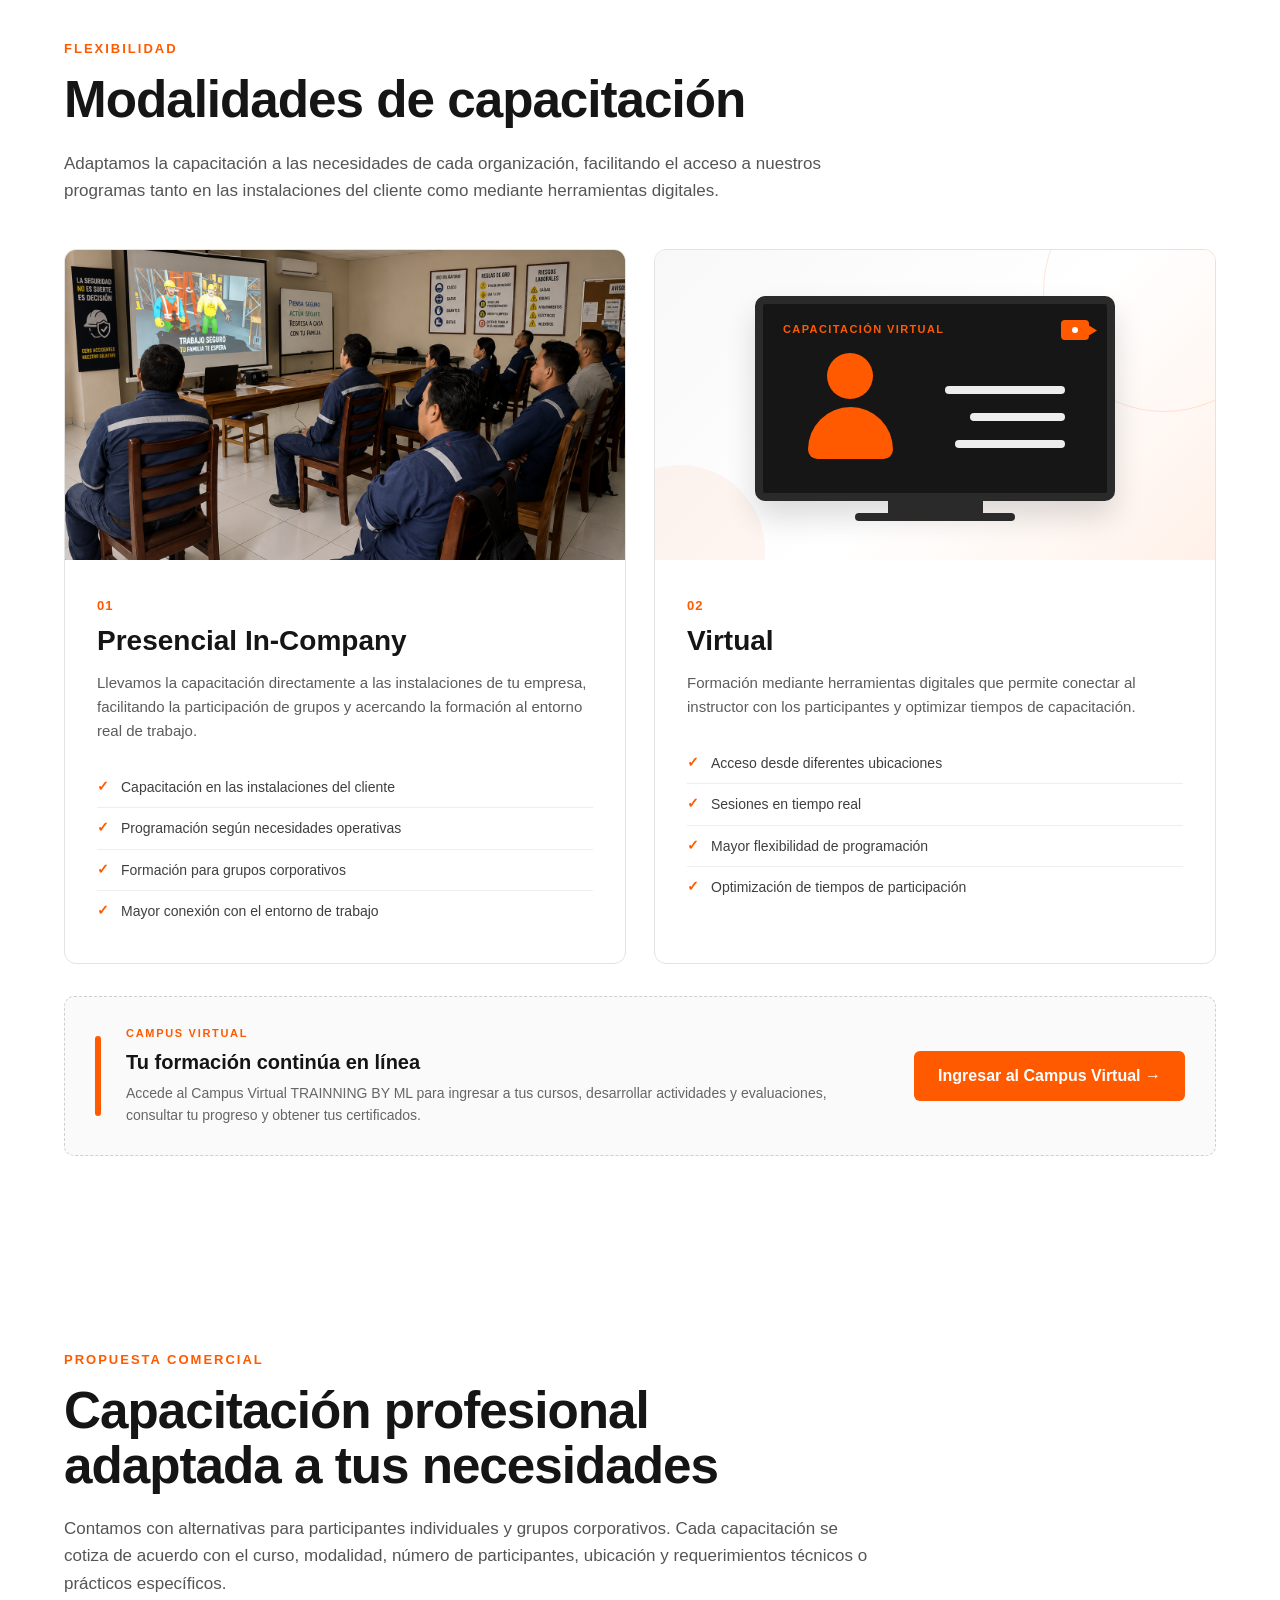
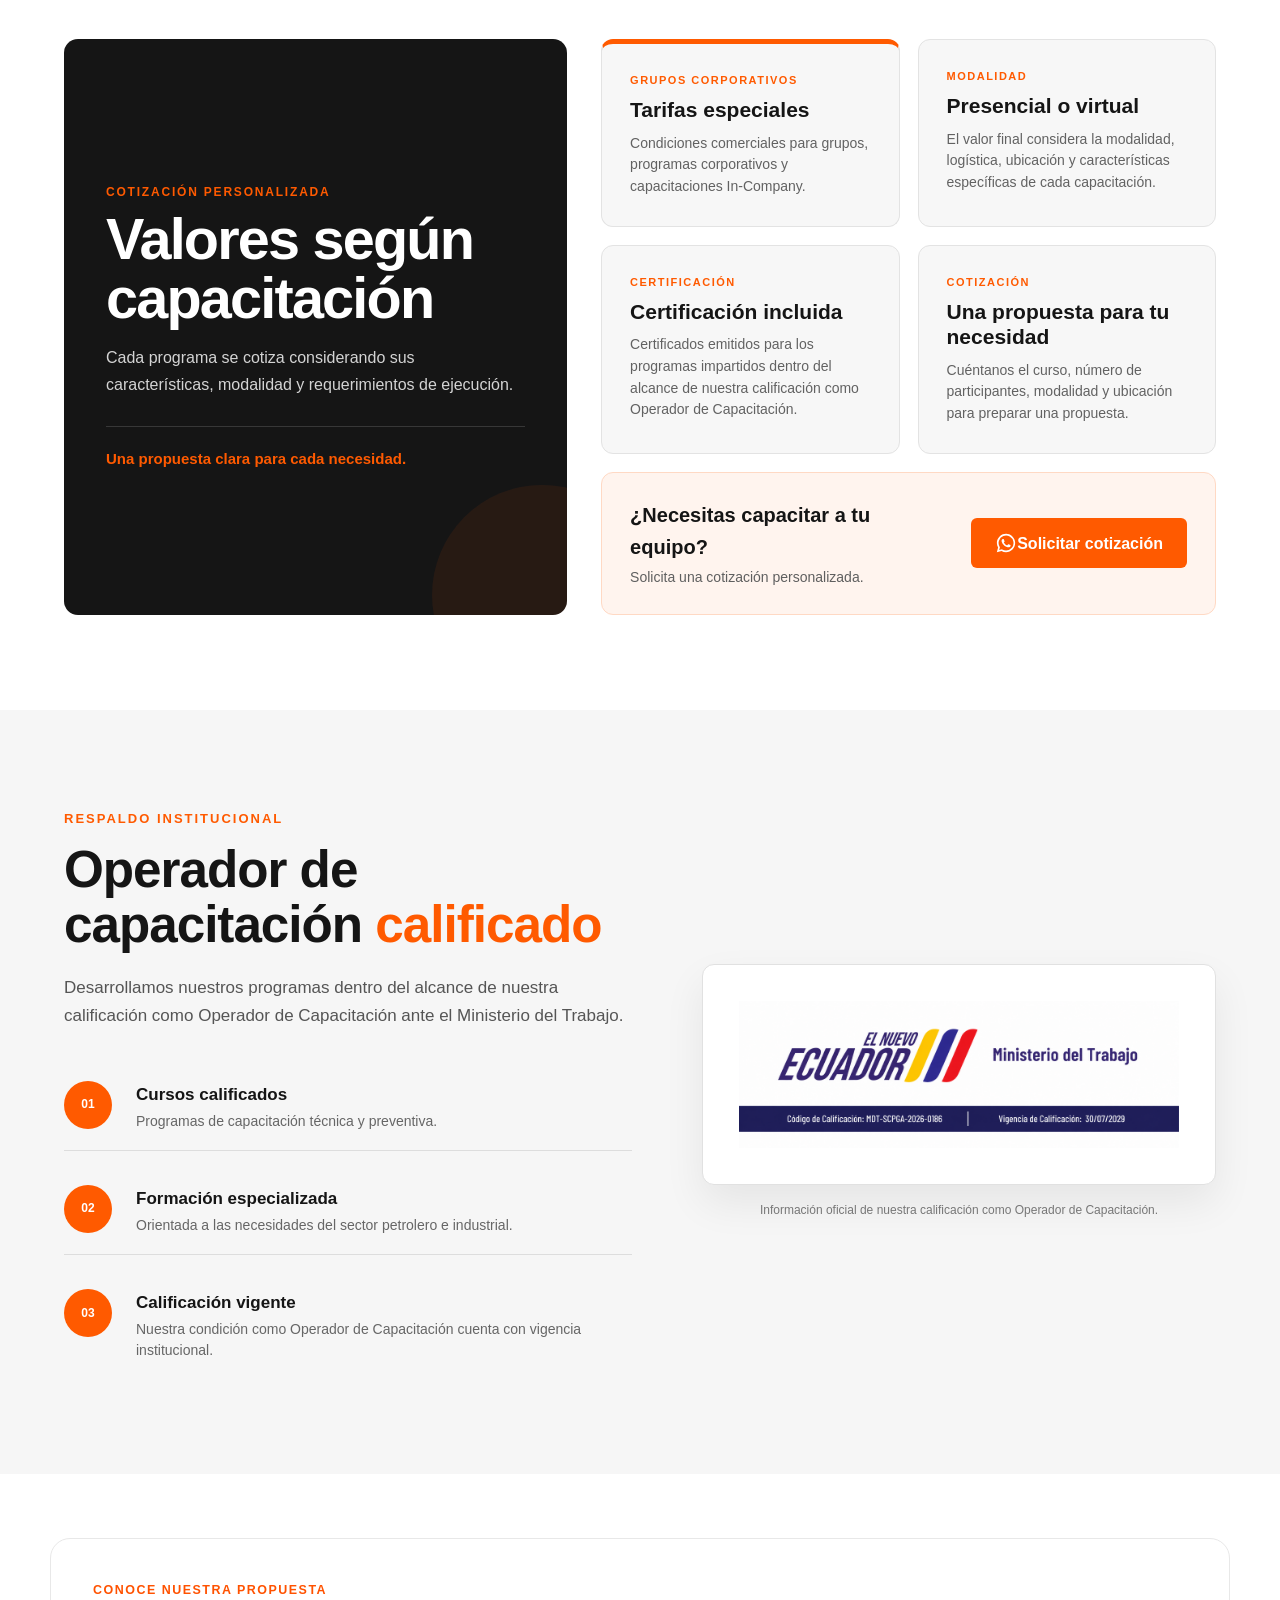
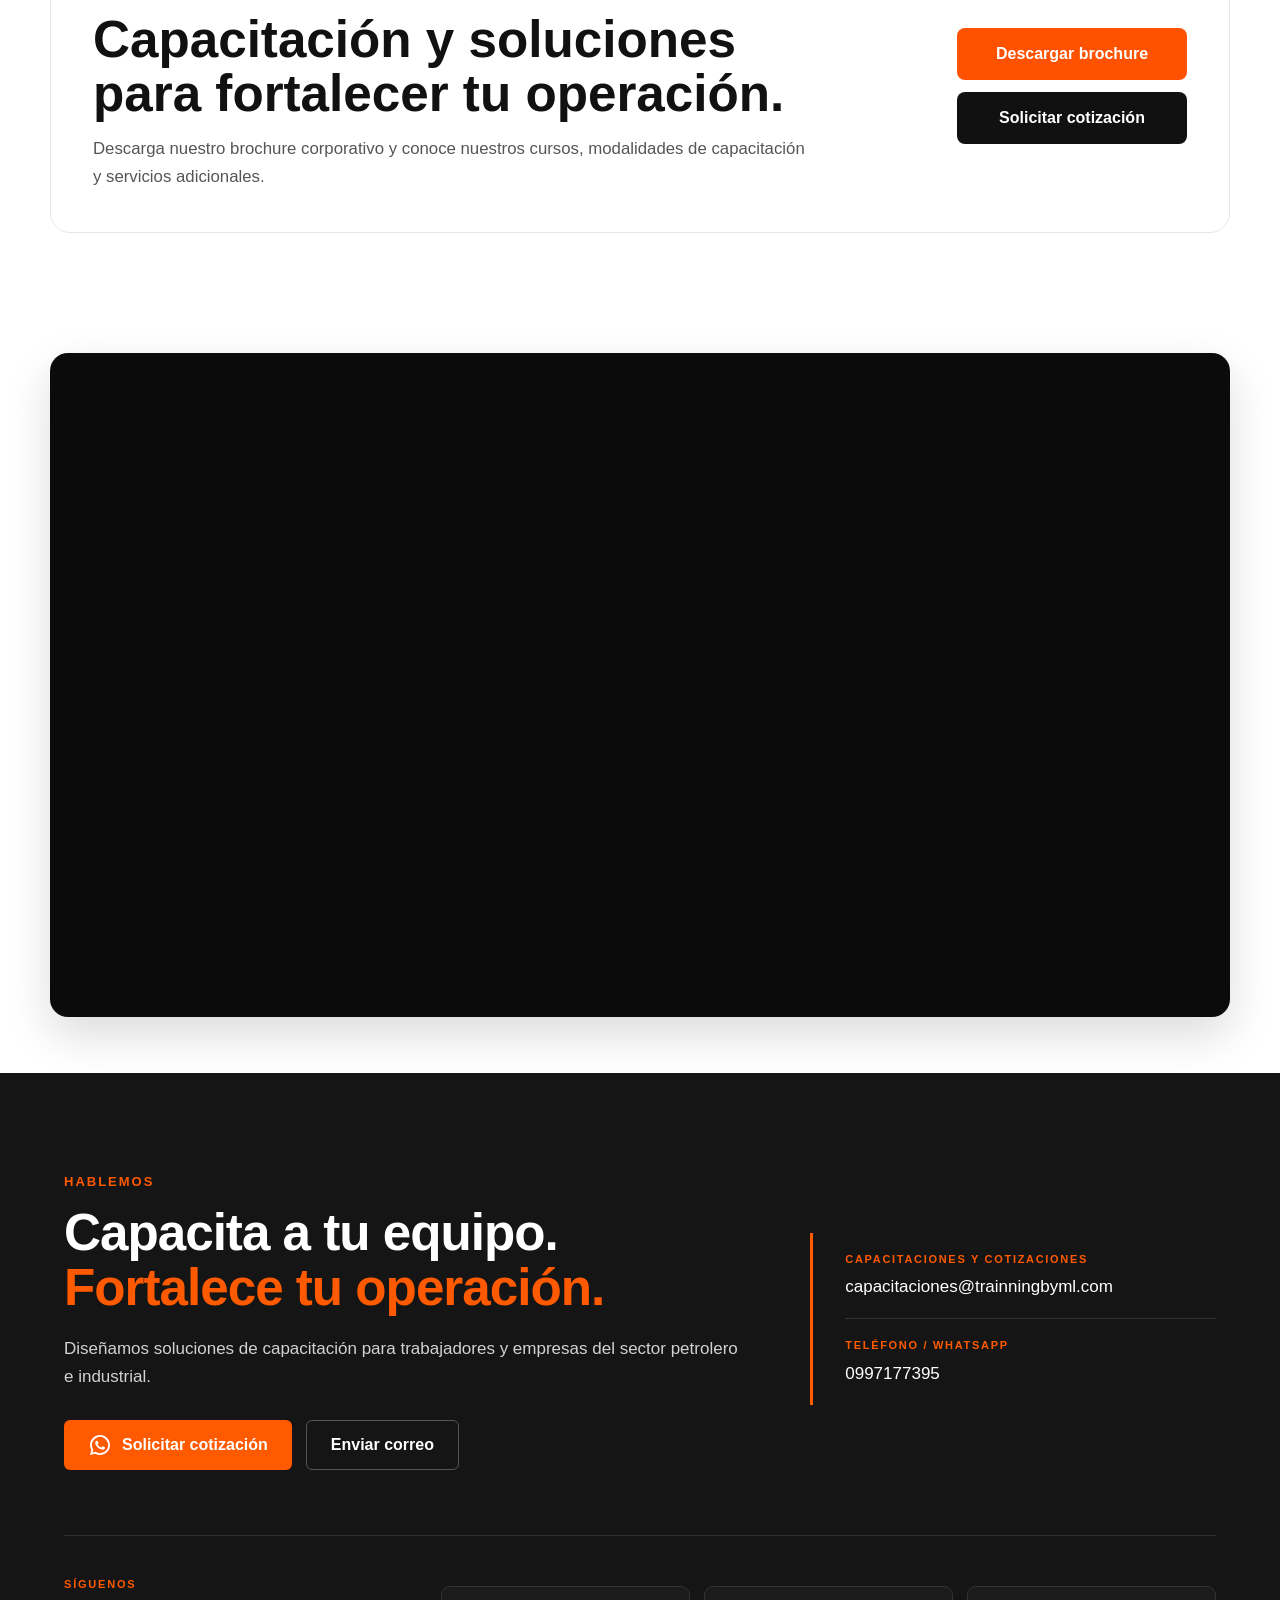
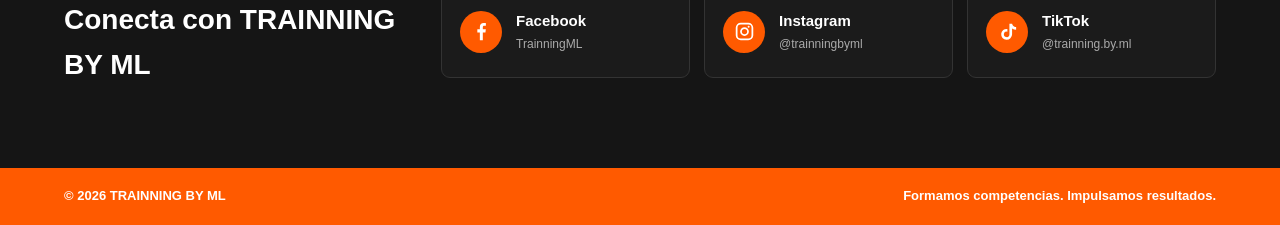
==== commit 3d42d2ac: "Add files via upload" ====
--- a/index.html
+++ b/index.html
@@ -429,19 +429,24 @@
 
                 </div>
 
-                <div class="modalidades-futuro">
+                <div class="modalidades-futuro campus-activo">
 
                     <div class="futuro-linea"></div>
 
-                    <div>
-                        <span>PRÓXIMAMENTE</span>
-                        <strong>Plataforma de formación</strong>
+                    <div class="campus-contenido">
+                        <span>CAMPUS VIRTUAL</span>
+                        <strong>Tu formación continúa en línea</strong>
                         <p>
-                            La estructura está preparada para integrar
-                            posteriormente nuevas herramientas digitales
-                            de capacitación.
+                            Accede al Campus Virtual TRAINNING BY ML para ingresar a tus cursos,
+                            desarrollar actividades y evaluaciones, consultar tu progreso
+                            y obtener tus certificados.
                         </p>
                     </div>
+
+                    <a href="https://campus.trainningbyml.com"
+                       class="boton boton-principal campus-boton">
+                        Ingresar al Campus Virtual →
+                    </a>
 
                 </div>
 
--- a/estilos.css
+++ b/estilos.css
@@ -723,6 +723,29 @@
 }
 
 
+/* =========================
+   ACCESO AL CAMPUS VIRTUAL
+========================= */
+
+.campus-activo {
+    justify-content: space-between;
+}
+
+.campus-contenido {
+    flex: 1 1 auto;
+    min-width: 0;
+}
+
+.campus-contenido p {
+    max-width: 720px;
+}
+
+.campus-boton {
+    flex: 0 0 auto;
+    white-space: nowrap;
+}
+
+
 
 /* =========================
    PRECIOS / PROPUESTA COMERCIAL
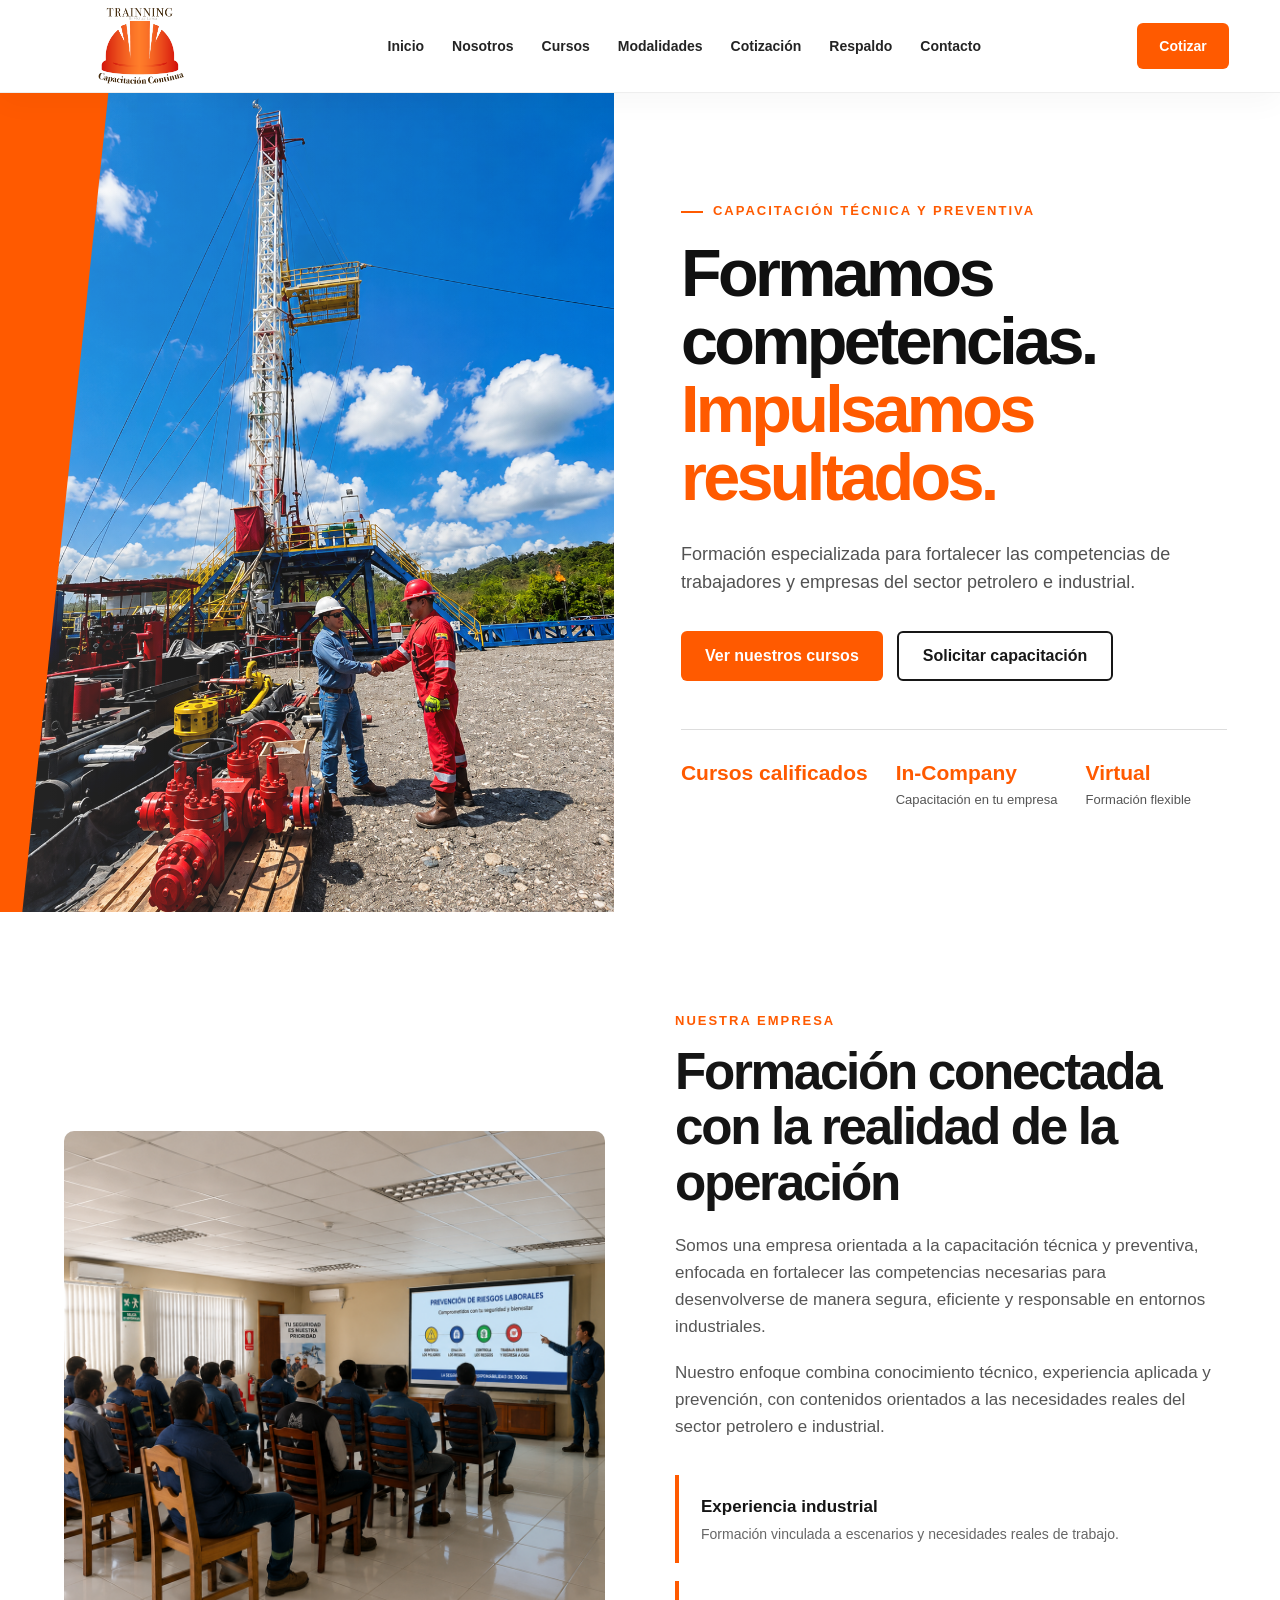
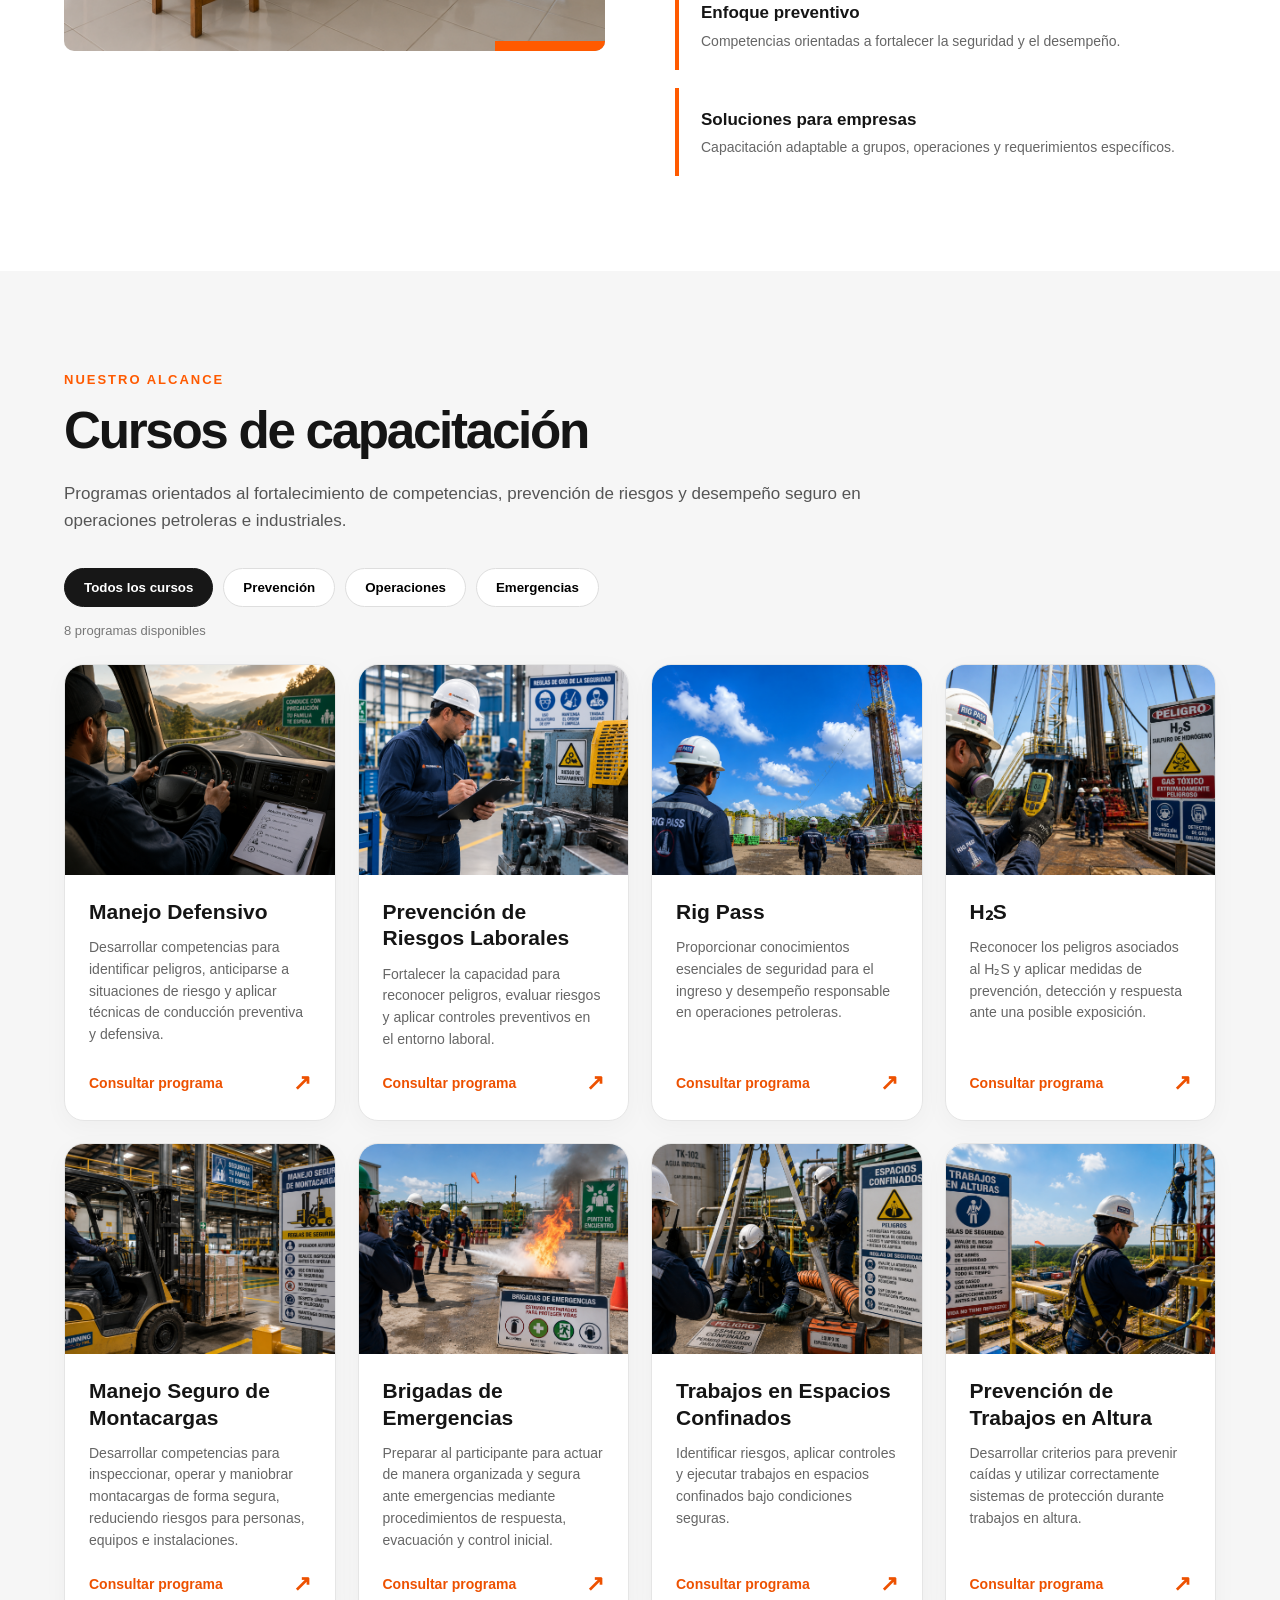
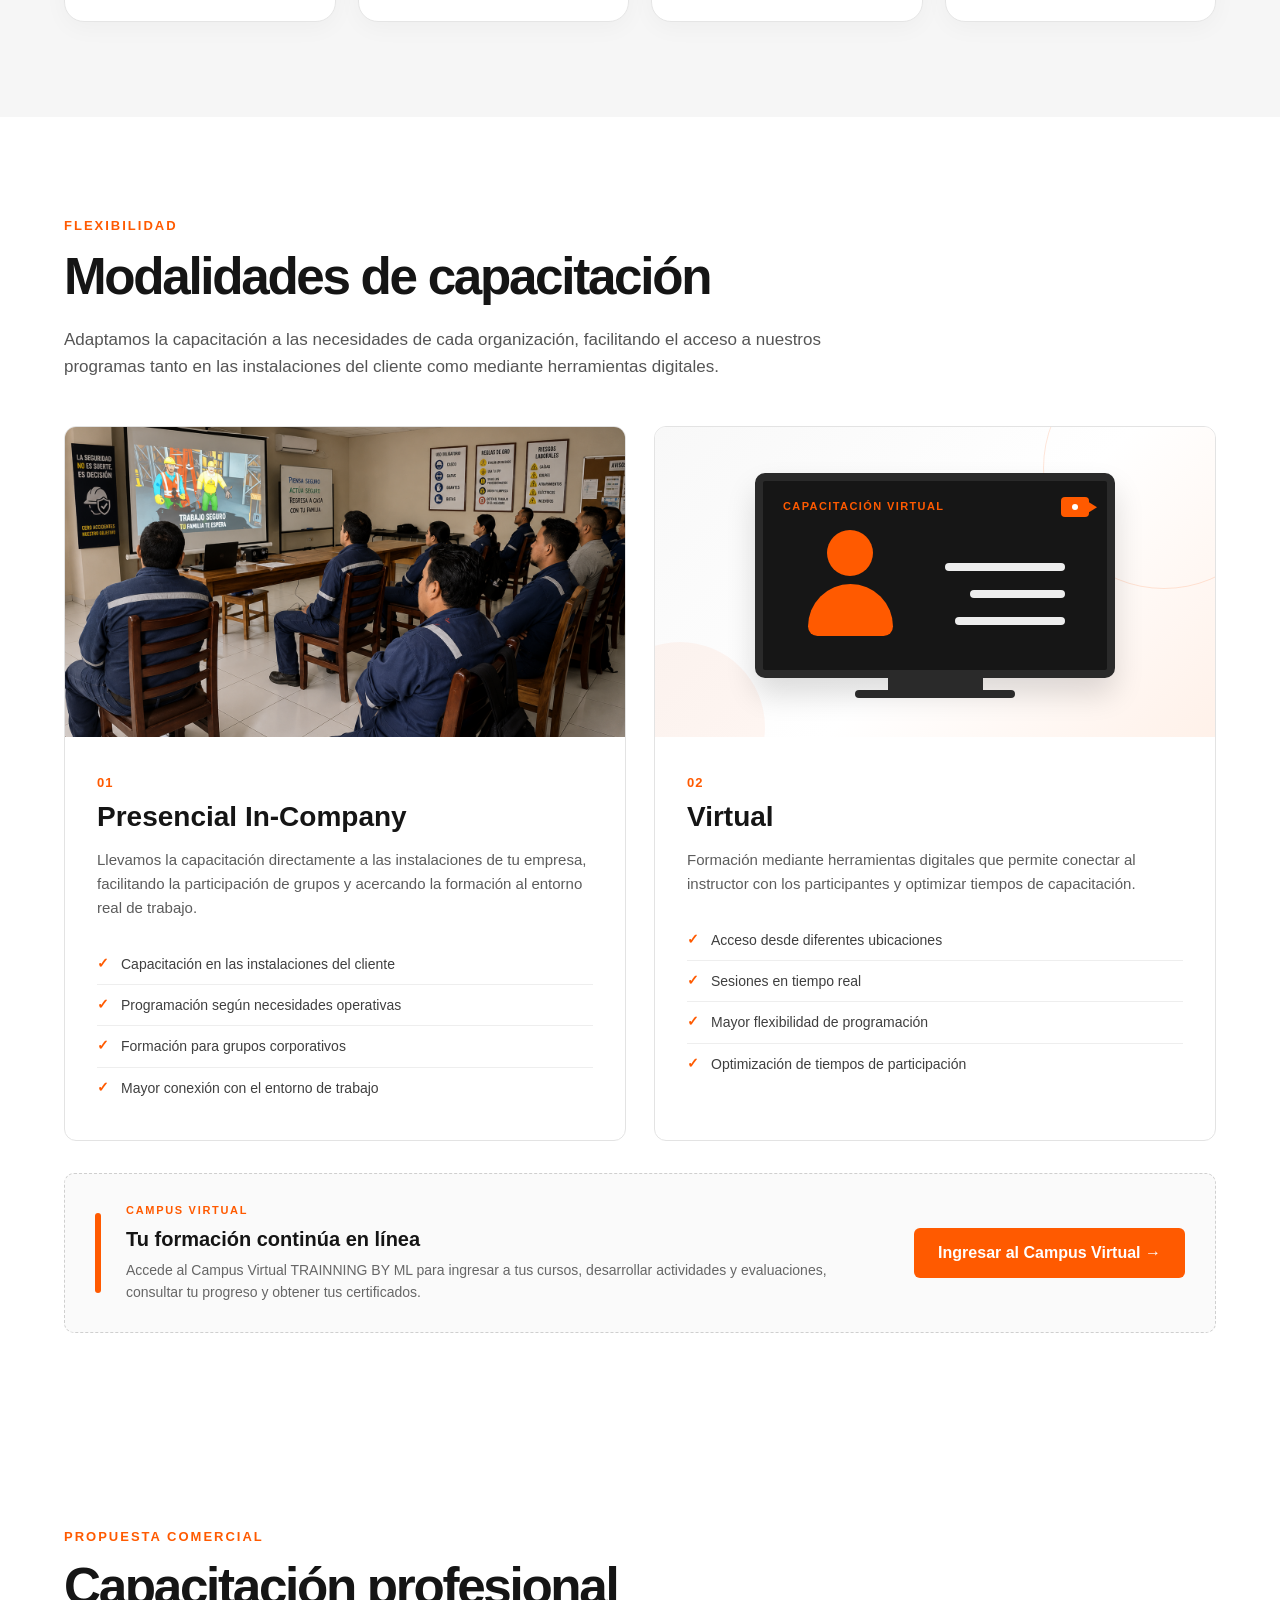
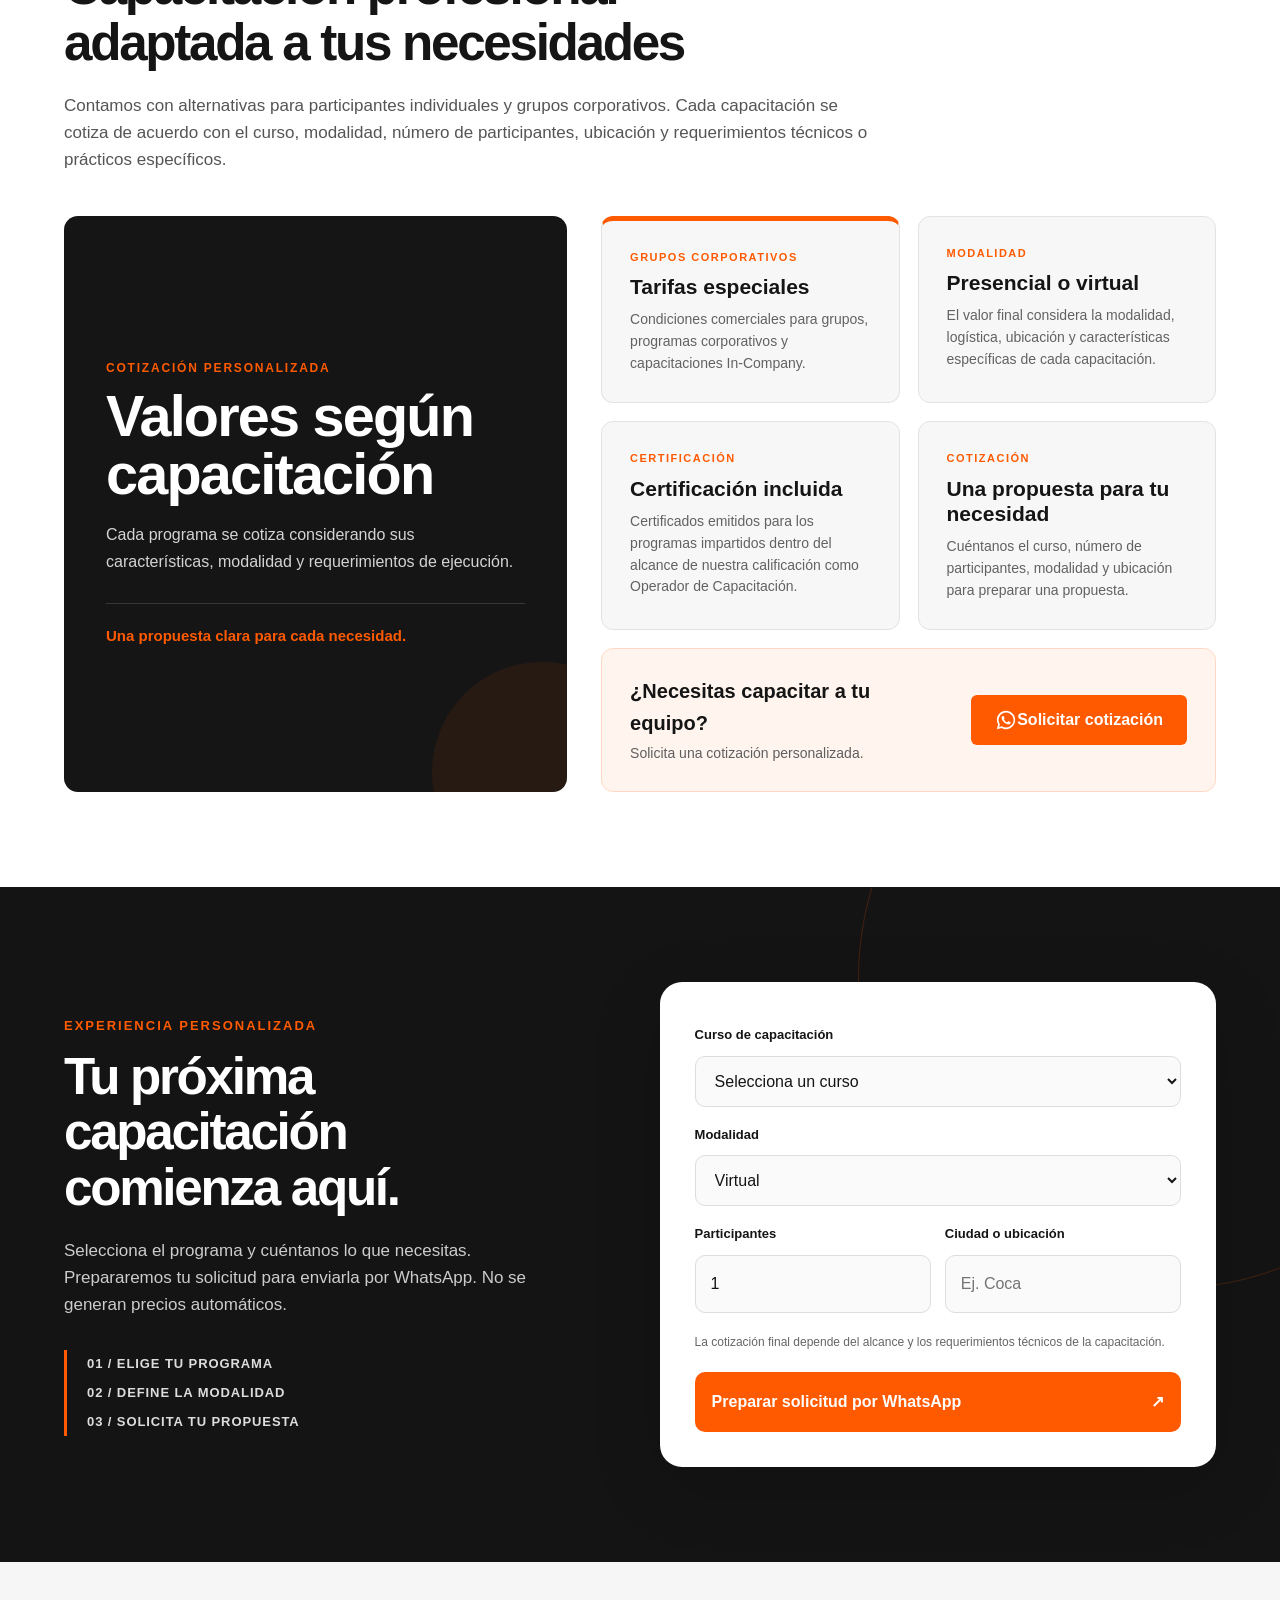
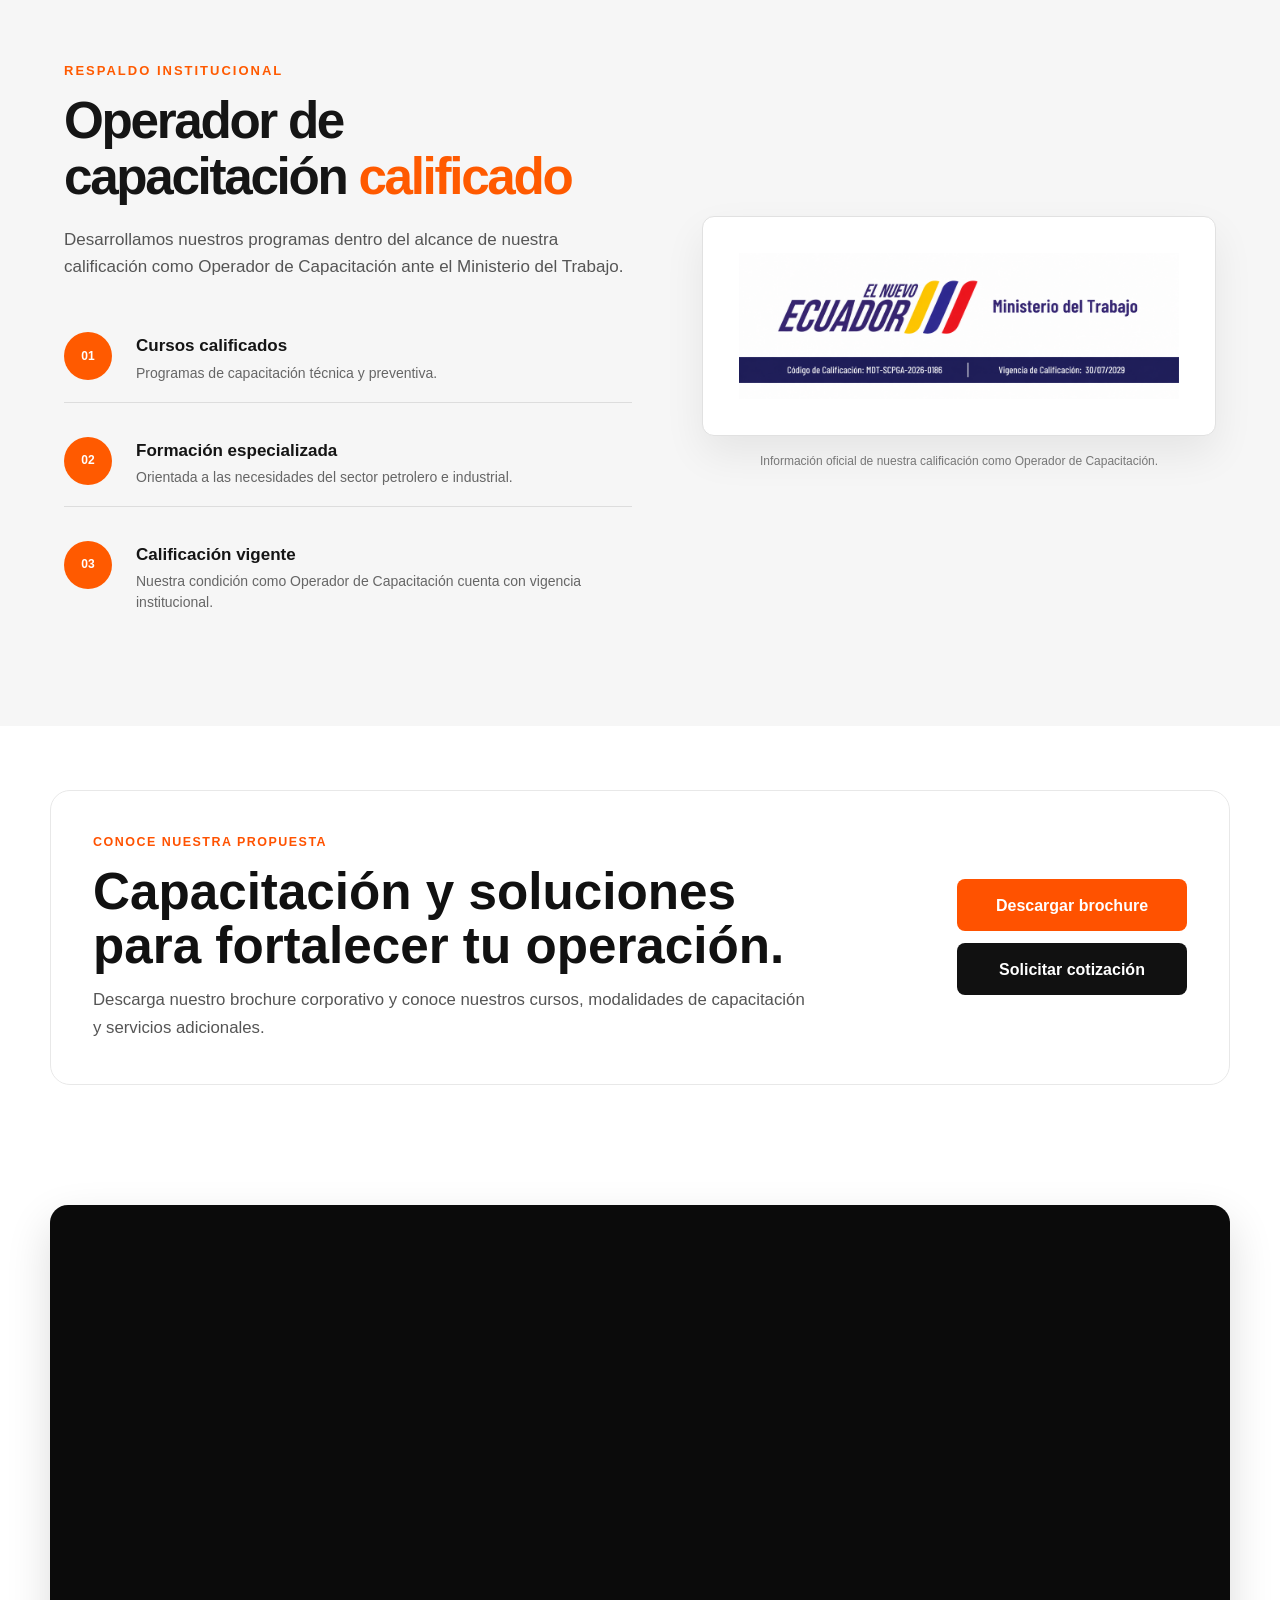
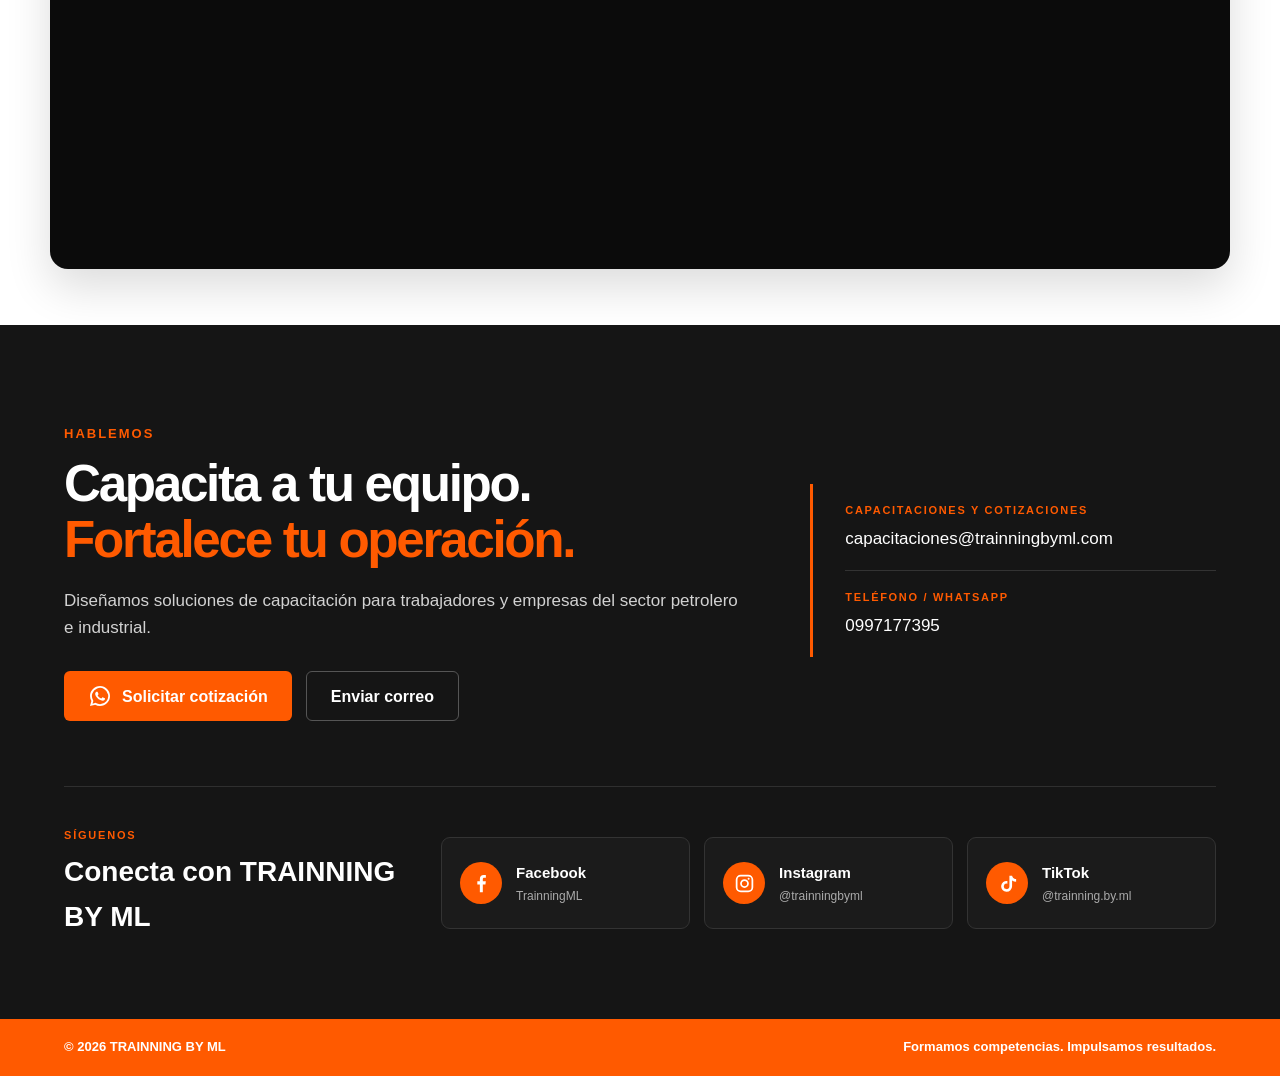
==== commit 08407441: "TRAINNING BY ML 2.0 - Primera version interactiva" ====
--- a/index.html
+++ b/index.html
@@ -8,6 +8,7 @@
     <title>TRAINNING BY ML | Capacitación Continua</title>
     <link rel="icon" type="image/png" href="imagenes/favicon.png">
     <link rel="stylesheet" href="estilos.css">
+    <link rel="stylesheet" href="experiencia-v2.css">
 
     <style>
         .video-marca {
@@ -61,7 +62,8 @@
                      class="logo">
             </a>
 
-            <nav class="menu">
+            <button class="menu-toggle" type="button" aria-label="Abrir menú" aria-expanded="false" aria-controls="navegacion-principal"><span></span><span></span><span></span></button>
+            <nav class="menu" id="navegacion-principal">
                 <a href="#inicio">Inicio</a>
                 <a href="#nosotros">Nosotros</a>
                 <a href="#cursos">Cursos</a>
@@ -229,9 +231,15 @@
                     petroleras e industriales.
                 </p>
 
-                <div class="cursos">
-
-                    <article class="curso curso-imagen">
+                <div class="filtros-cursos" role="group" aria-label="Filtrar cursos">
+<button type="button" class="filtro activo" data-filtro="todos" aria-pressed="true">Todos los cursos</button>
+<button type="button" class="filtro" data-filtro="prevencion" aria-pressed="false">Prevención</button>
+<button type="button" class="filtro" data-filtro="operaciones" aria-pressed="false">Operaciones</button>
+<button type="button" class="filtro" data-filtro="emergencias" aria-pressed="false">Emergencias</button>
+</div><p class="resultado-cursos" aria-live="polite">8 programas disponibles</p>
+<div class="cursos">
+
+                    <article class="curso curso-imagen" data-categoria="prevencion">
                         <img src="imagenes/manejo-defensivo.png"
                              alt="Curso de Manejo Defensivo">
                         <div class="curso-contenido">
@@ -239,10 +247,11 @@
                             <p>
                                 Desarrollar competencias para identificar peligros, anticiparse a situaciones de riesgo y aplicar técnicas de conducción preventiva y defensiva.
                             </p>
-                        </div>
-                    </article>
-
-                    <article class="curso curso-imagen">
+                            <button type="button" class="curso-consultar" aria-label="Consultar este curso">Consultar programa <span aria-hidden="true">↗</span></button>
+                        </div>
+                    </article>
+
+                    <article class="curso curso-imagen" data-categoria="prevencion">
                         <img src="imagenes/riesgos-laborales.png"
                              alt="Curso de Prevención de Riesgos Laborales">
                         <div class="curso-contenido">
@@ -250,10 +259,11 @@
                             <p>
                                 Fortalecer la capacidad para reconocer peligros, evaluar riesgos y aplicar controles preventivos en el entorno laboral.
                             </p>
-                        </div>
-                    </article>
-
-                    <article class="curso curso-imagen">
+                            <button type="button" class="curso-consultar" aria-label="Consultar este curso">Consultar programa <span aria-hidden="true">↗</span></button>
+                        </div>
+                    </article>
+
+                    <article class="curso curso-imagen" data-categoria="operaciones">
                         <img src="imagenes/rig-pass.png"
                              alt="Curso Rig Pass">
                         <div class="curso-contenido">
@@ -261,10 +271,11 @@
                             <p>
                                 Proporcionar conocimientos esenciales de seguridad para el ingreso y desempeño responsable en operaciones petroleras.
                             </p>
-                        </div>
-                    </article>
-
-                    <article class="curso curso-imagen">
+                            <button type="button" class="curso-consultar" aria-label="Consultar este curso">Consultar programa <span aria-hidden="true">↗</span></button>
+                        </div>
+                    </article>
+
+                    <article class="curso curso-imagen" data-categoria="prevencion">
                         <img src="imagenes/h2s.png"
                              alt="Curso H2S Sulfuro de Hidrógeno">
                         <div class="curso-contenido">
@@ -272,10 +283,11 @@
                             <p>
                                 Reconocer los peligros asociados al H₂S y aplicar medidas de prevención, detección y respuesta ante una posible exposición.
                             </p>
-                        </div>
-                    </article>
-
-                    <article class="curso curso-imagen">
+                            <button type="button" class="curso-consultar" aria-label="Consultar este curso">Consultar programa <span aria-hidden="true">↗</span></button>
+                        </div>
+                    </article>
+
+                    <article class="curso curso-imagen" data-categoria="operaciones">
                         <img src="imagenes/montacargas.png"
                              alt="Curso Manejo Seguro de Montacargas">
                         <div class="curso-contenido">
@@ -283,10 +295,11 @@
                             <p>
                                 Desarrollar competencias para inspeccionar, operar y maniobrar montacargas de forma segura, reduciendo riesgos para personas, equipos e instalaciones.
                             </p>
-                        </div>
-                    </article>
-
-                    <article class="curso curso-imagen">
+                            <button type="button" class="curso-consultar" aria-label="Consultar este curso">Consultar programa <span aria-hidden="true">↗</span></button>
+                        </div>
+                    </article>
+
+                    <article class="curso curso-imagen" data-categoria="emergencias">
                         <img src="imagenes/brigadas.png"
                              alt="Curso Brigadas de Emergencias">
                         <div class="curso-contenido">
@@ -294,10 +307,11 @@
                             <p>
                                 Preparar al participante para actuar de manera organizada y segura ante emergencias mediante procedimientos de respuesta, evacuación y control inicial.
                             </p>
-                        </div>
-                    </article>
-
-                    <article class="curso curso-imagen">
+                            <button type="button" class="curso-consultar" aria-label="Consultar este curso">Consultar programa <span aria-hidden="true">↗</span></button>
+                        </div>
+                    </article>
+
+                    <article class="curso curso-imagen" data-categoria="operaciones">
                         <img src="imagenes/espacios-confinados.png"
                              alt="Curso Trabajos en Espacios Confinados">
                         <div class="curso-contenido">
@@ -305,10 +319,11 @@
                             <p>
                                 Identificar riesgos, aplicar controles y ejecutar trabajos en espacios confinados bajo condiciones seguras.
                             </p>
-                        </div>
-                    </article>
-
-                    <article class="curso curso-imagen">
+                            <button type="button" class="curso-consultar" aria-label="Consultar este curso">Consultar programa <span aria-hidden="true">↗</span></button>
+                        </div>
+                    </article>
+
+                    <article class="curso curso-imagen" data-categoria="prevencion">
                         <img src="imagenes/trabajos-altura.png"
                              alt="Curso Prevención de Trabajos en Altura">
                         <div class="curso-contenido">
@@ -316,6 +331,7 @@
                             <p>
                                 Desarrollar criterios para prevenir caídas y utilizar correctamente sistemas de protección durante trabajos en altura.
                             </p>
+                            <button type="button" class="curso-consultar" aria-label="Consultar este curso">Consultar programa <span aria-hidden="true">↗</span></button>
                         </div>
                     </article>
 
@@ -570,6 +586,9 @@
         </section>
 
 
+<section class="cotizador-v2 seccion" id="cotizador" aria-labelledby="cotizador-titulo">
+<div class="contenedor cotizador-v2__grid"><div class="cotizador-v2__intro"><span class="subtitulo">EXPERIENCIA PERSONALIZADA</span><h2 id="cotizador-titulo">Tu próxima capacitación comienza aquí.</h2><p>Selecciona el programa y cuéntanos lo que necesitas. Prepararemos tu solicitud para enviarla por WhatsApp. No se generan precios automáticos.</p><div class="cotizador-v2__sello">01 / ELIGE TU PROGRAMA<br>02 / DEFINE LA MODALIDAD<br>03 / SOLICITA TU PROPUESTA</div></div>
+<form class="cotizador-v2__form" id="form-cotizador"><label for="v2-curso">Curso de capacitación</label><select id="v2-curso" required><option value="">Selecciona un curso</option><option>Manejo Defensivo</option><option>Prevención de Riesgos Laborales</option><option>Rig Pass</option><option>H₂S</option><option>Manejo Seguro de Montacargas</option><option>Brigadas de Emergencias</option><option>Trabajos en Espacios Confinados</option><option>Prevención de Trabajos en Altura</option></select><label for="v2-modalidad">Modalidad</label><select id="v2-modalidad" required><option>Virtual</option><option>Presencial In-Company</option></select><div class="cotizador-v2__campos"><div><label for="v2-participantes">Participantes</label><input id="v2-participantes" type="number" min="1" max="10000" value="1" required></div><div><label for="v2-ciudad">Ciudad o ubicación</label><input id="v2-ciudad" type="text" maxlength="100" placeholder="Ej. Coca" required></div></div><p class="cotizador-v2__nota">La cotización final depende del alcance y los requerimientos técnicos de la capacitación.</p><button class="cotizador-v2__enviar" type="submit">Preparar solicitud por WhatsApp <span aria-hidden="true">↗</span></button></form></div></section>
         <section id="respaldo" class="seccion seccion-gris">
 
             <div class="contenedor respaldo-contenido">
@@ -836,6 +855,7 @@
         </div>
 
     </footer>
+    <script src="experiencia-v2.js" defer></script>
 
 </body>
 
--- a/estilos.css
+++ b/estilos.css
@@ -1461,6 +1461,47 @@
         padding: 24px;
     }
 
+    .campus-activo {
+        display: grid;
+        grid-template-columns: 6px minmax(0, 1fr);
+        gap: 18px;
+    }
+
+    .campus-activo .futuro-linea {
+        grid-column: 1;
+        grid-row: 1 / span 2;
+        width: 6px;
+        min-width: 6px;
+        height: 100%;
+        min-height: 150px;
+    }
+
+    .campus-contenido {
+        grid-column: 2;
+        width: 100%;
+        min-width: 0;
+    }
+
+    .campus-contenido strong {
+        font-size: 20px;
+        line-height: 1.25;
+    }
+
+    .campus-contenido p {
+        width: 100%;
+        max-width: none;
+        font-size: 14px;
+        line-height: 1.6;
+    }
+
+    .campus-boton {
+        grid-column: 2;
+        width: 100%;
+        white-space: normal;
+        text-align: center;
+        padding: 14px 18px;
+    }
+
     .futuro-linea {
         height: 100px;
     }
--- a/experiencia-v2.css
+++ b/experiencia-v2.css
@@ -0,0 +1,14 @@
+/* TRAINNING BY ML · Experiencia 2.0 — capa visual no destructiva */
+:root{--v2-naranja:#ff5a00;--v2-tinta:#141414;--v2-radio:20px}
+html{scroll-padding-top:105px}body{overflow-x:hidden}::selection{background:#ff5a00;color:white}
+.encabezado{backdrop-filter:blur(18px);-webkit-backdrop-filter:blur(18px);box-shadow:0 8px 30px rgba(0,0,0,.035)}
+.menu a{position:relative}.menu a::after{content:"";position:absolute;left:0;right:100%;bottom:-8px;height:2px;background:var(--v2-naranja);transition:right .25s}.menu a:hover::after,.menu a[aria-current="location"]::after{right:0}
+.hero h1{letter-spacing:-.055em}.hero .etiqueta{display:inline-flex;align-items:center;gap:10px}.hero .etiqueta::before{content:"";width:22px;height:2px;background:currentColor}.hero-imagen img{transition:transform 1.4s ease}.hero:hover .hero-imagen img{transform:scale(1.035)}
+.boton,.boton-menu,.contacto-boton{transition:transform .25s,box-shadow .25s}.boton:hover,.boton-menu:hover,.contacto-boton:hover{box-shadow:0 14px 30px rgba(255,90,0,.18)}
+.seccion h2,.contacto h2{letter-spacing:-.045em}.curso{border-radius:var(--v2-radio);box-shadow:0 6px 25px rgba(0,0,0,.035)}.curso-imagen{display:flex;flex-direction:column}.curso-imagen>img{transition:transform .65s ease}.curso-imagen:hover>img{transform:scale(1.045)}.curso-contenido{display:flex;flex:1;flex-direction:column}.curso-consultar{margin-top:auto;padding:20px 0 0;display:flex;align-items:center;justify-content:space-between;border:0;background:none;color:#ed5100;font-weight:800;font-size:14px;cursor:pointer;text-align:left}.curso-consultar span{font-size:22px;transition:transform .2s}.curso-consultar:hover span{transform:translate(3px,-3px)}
+.filtros-cursos{display:flex;flex-wrap:wrap;gap:10px;margin-top:34px}.filtro{border:1px solid #dedede;background:white;border-radius:999px;padding:11px 19px;font-weight:700;cursor:pointer;transition:all .2s}.filtro:hover,.filtro.activo{background:#171717;color:white;border-color:#171717}.resultado-cursos{font-size:13px!important;color:#777!important;margin:14px 0 -23px}.curso[hidden]{display:none!important}
+.cotizador-v2{background:#141414;color:#fff;position:relative;overflow:hidden}.cotizador-v2::before{content:"";position:absolute;right:-200px;top:-220px;width:620px;height:620px;border:1px solid rgba(255,90,0,.2);border-radius:50%;pointer-events:none}.cotizador-v2__grid{display:grid;grid-template-columns:.95fr 1.05fr;gap:8%;align-items:center;position:relative}.cotizador-v2 h2{color:#fff}.cotizador-v2__intro p{color:#ccc}.cotizador-v2__sello{border-left:3px solid #ff5a00;padding-left:20px;margin-top:32px;line-height:2.2;font-size:13px;font-weight:800;letter-spacing:.07em;color:#ddd}.cotizador-v2__form{background:#fff;color:#151515;padding:35px;border-radius:22px;display:grid;gap:10px;box-shadow:0 20px 70px rgba(0,0,0,.15)}.cotizador-v2__form label{font-size:13px;font-weight:800;margin-top:8px}.cotizador-v2__form input,.cotizador-v2__form select{width:100%;min-width:0;border:1px solid #ddd;background:#fafafa;border-radius:10px;padding:15px;font:inherit;color:#151515}.cotizador-v2__form :is(input,select):focus{outline:2px solid #ff5a00;outline-offset:2px}.cotizador-v2__campos{display:grid;grid-template-columns:1fr 1fr;gap:14px}.cotizador-v2__campos>div{display:grid;gap:10px}.cotizador-v2__nota{font-size:12px!important;color:#666!important;margin:10px 0!important}.cotizador-v2__enviar{background:#ff5a00;color:#fff;border:0;border-radius:10px;padding:17px;font:inherit;font-weight:800;cursor:pointer;display:flex;justify-content:space-between;gap:12px}.cotizador-v2__enviar:hover{background:#e84d00}
+.menu-toggle{display:none}.v2-visible{animation:v2-rise .75s both}@keyframes v2-rise{from{opacity:0;transform:translateY(24px)}to{opacity:1;transform:translateY(0)}}
+@media(max-width:980px){.cotizador-v2__grid{grid-template-columns:1fr;gap:30px}.menu-toggle{display:flex;flex-direction:column;gap:5px;justify-content:center;background:#fff;border:1px solid #ddd;border-radius:9px;padding:11px;cursor:pointer;order:3}.menu-toggle span{width:23px;height:2px;background:#171717;display:block}.contenedor-menu{position:relative;gap:14px}.menu{display:none;position:absolute;top:calc(100% + 1px);left:0;right:0;background:#fff;box-shadow:0 20px 35px rgba(0,0,0,.12);padding:20px;flex-direction:column;align-items:stretch;gap:0;z-index:50;border-radius:0 0 16px 16px}.menu.menu-abierto{display:flex}.menu a{padding:13px 5px;border-bottom:1px solid #eee}.menu a::after{display:none}}
+@media(max-width:600px){.cotizador-v2__form{padding:22px}.cotizador-v2__campos{grid-template-columns:1fr}.filtros-cursos{gap:7px}.filtro{font-size:12px;padding:9px 12px}.resultado-cursos{margin-bottom:0}.logo{max-width:145px}.contenedor-menu{min-height:76px}}
+@media(prefers-reduced-motion:reduce){html{scroll-behavior:auto!important}*,*::before,*::after{animation-duration:.01ms!important;transition-duration:.01ms!important}}
